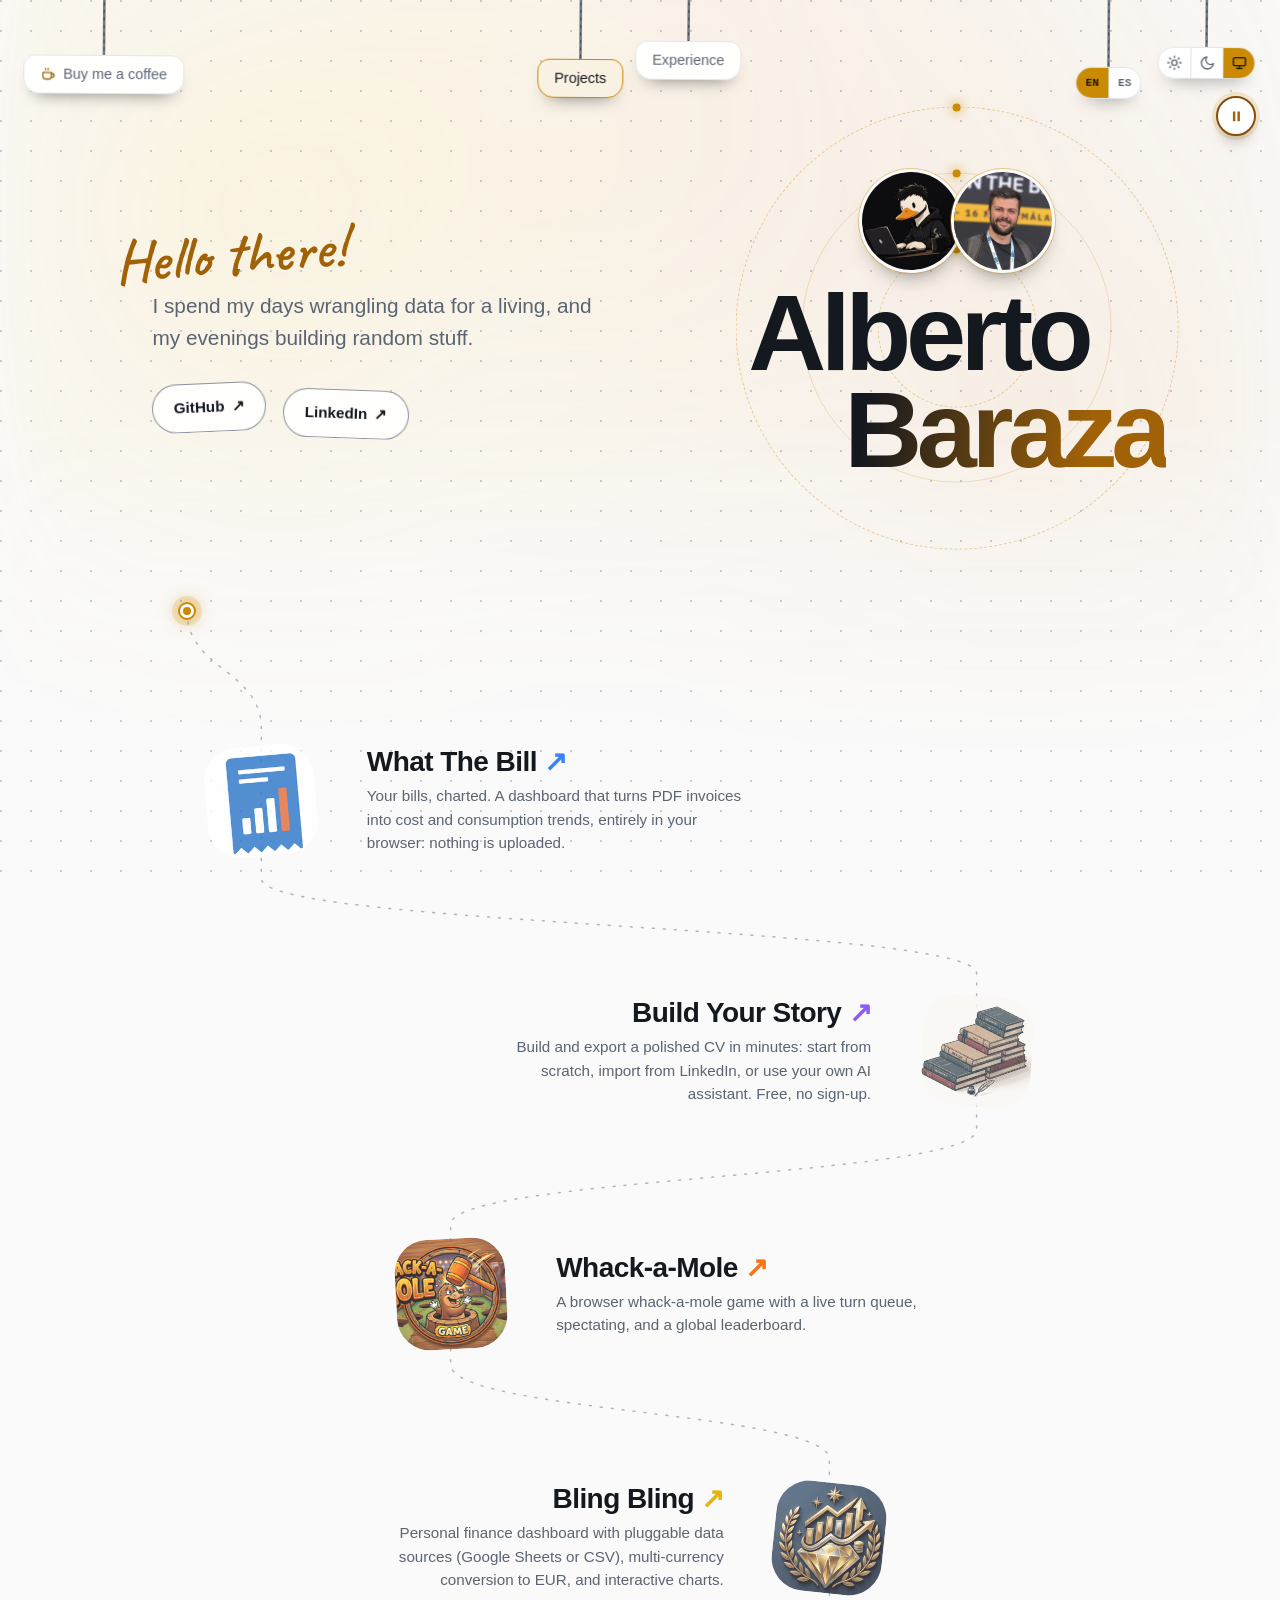
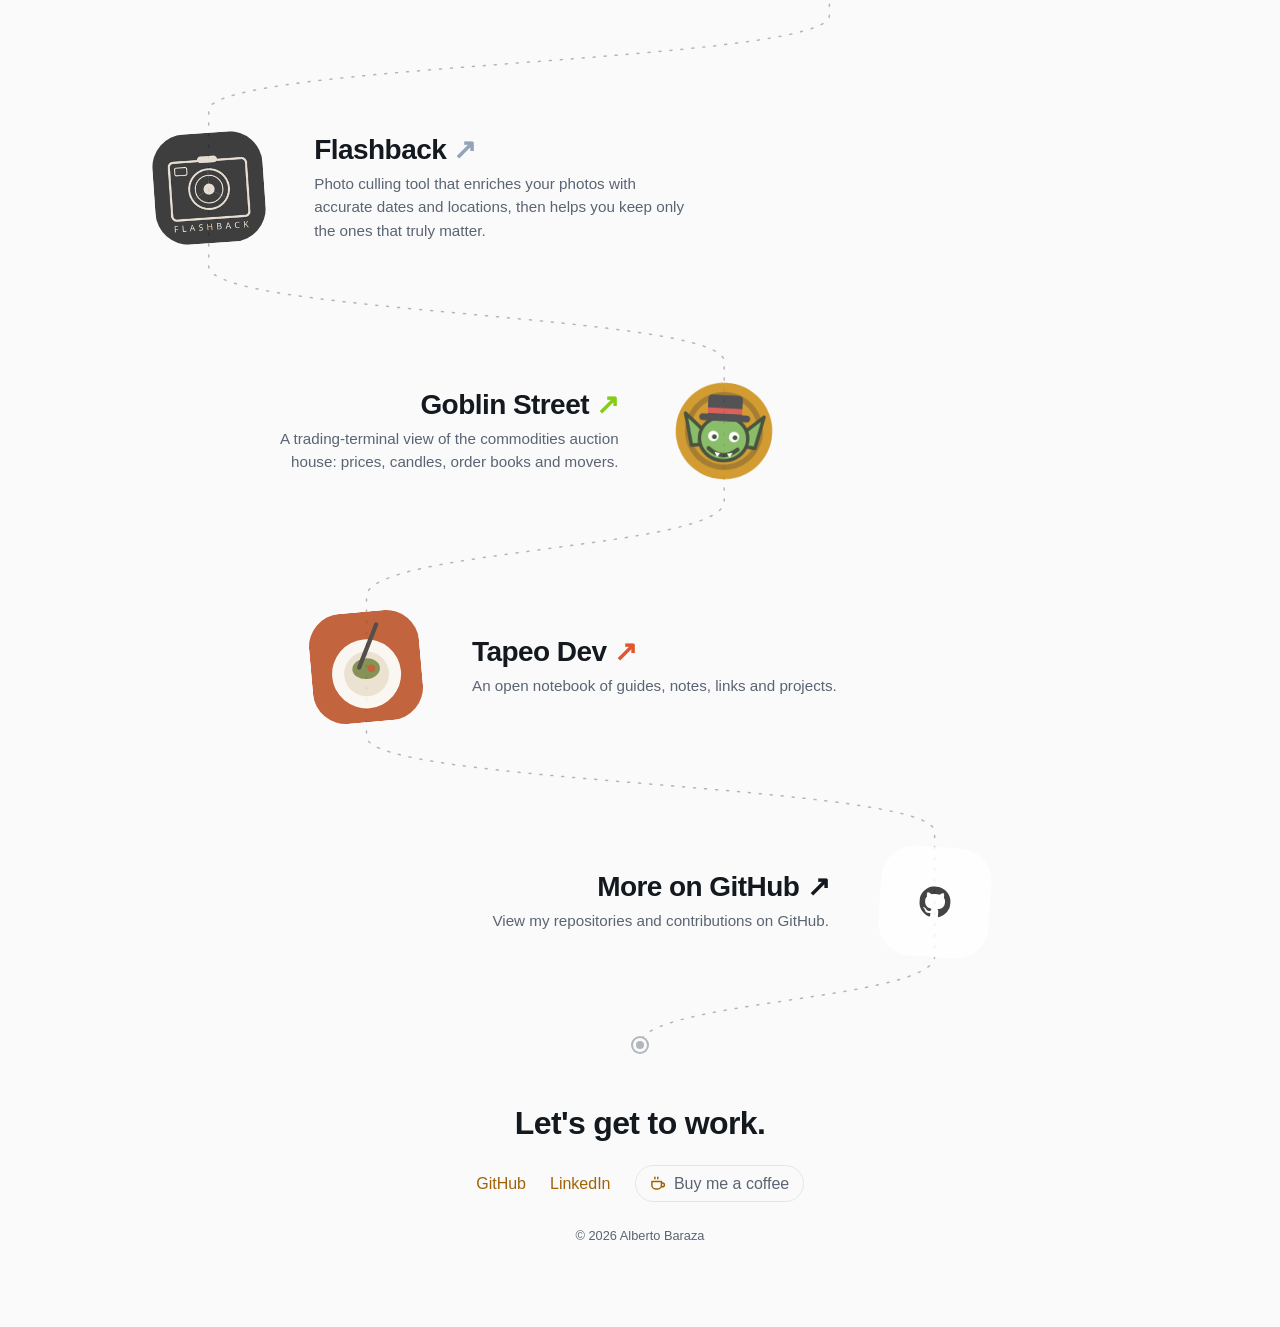
==== index.html @ 27800bb8 "feat: Home nav tag renamed to Projects (Inicio to Proyectos)" ====
<!doctype html>
<html lang="en">
<head>
  <meta charset="UTF-8">
  <meta name="viewport" content="width=device-width, initial-scale=1.0">
  <title data-i18n="meta-title">Alberto Baraza</title>
  <meta name="description" data-i18n-content="meta-description" content="Alberto Baraza, Senior Data Engineer. Clean pipelines, solid architecture, and systems that don't break.">
  <link rel="icon" href="https://github.com/albertobaraza.png?size=64" type="image/png">
  <link rel="stylesheet" href="css/style.css">
  <link rel="stylesheet" href="css/hero.css">
  <link rel="stylesheet" href="css/home.css">
  <noscript><style>
    .reveal{opacity:1!important;transform:none!important;}
  </style></noscript>
  <script>
    (function () {
      // About, Experience and Stack moved to their own page; keep old
      // single-page links (e.g. /#experience, /#exp-glovo-1) working.
      if (/^#(about|experience|stack|exp-[\w-]+)$/.test(location.hash)) {
        location.replace("experience.html" + location.hash);
        return;
      }

      // Storage can be blocked (strict privacy settings make it throw): then use the defaults
      var stored = null;
      var lang = null;
      try {
        stored = localStorage.getItem("theme");
        lang = localStorage.getItem("lang");
      } catch (e) {}

      if (stored === "light" || stored === "dark") {
        document.documentElement.setAttribute("data-theme", stored);
      }

      if (lang !== "en" && lang !== "es") {
        var nav = (navigator.language || (navigator.languages && navigator.languages[0]) || "en").toLowerCase();
        lang = nav.indexOf("es") === 0 ? "es" : "en";
      }
      document.documentElement.setAttribute("lang", lang);
    })();
  </script>
  <script data-goatcounter="https://albertobaraza.goatcounter.com/count"
          async src="//gc.zgo.at/count.js"></script>
</head>
<body class="home">
  <!-- Fixed dot grid; a second, accent-colored layer is revealed around the pointer. -->
  <div class="home-bg" aria-hidden="true"></div>

  <header class="nav">
    <svg class="nav__ropes" aria-hidden="true" focusable="false"></svg>
    <div class="nav__right">
      <a class="nav-tag nav-coffee hang hang--coffee" href="https://buymeacoffee.com/albertoww0y" target="_blank" rel="noopener noreferrer" data-i18n-aria="coffee-label" aria-label="Buy me a coffee (opens in a new tab)">
        <svg class="coffee-icon" viewBox="0 0 24 24" aria-hidden="true" focusable="false"><path d="M4 9h13v5a5 5 0 0 1-5 5H9a5 5 0 0 1-5-5z"/><path d="M17 11h1.5a2.5 2.5 0 0 1 0 5H17"/><path d="M8 3v2"/><path d="M12 3v2"/></svg>
        <span data-i18n="coffee-short">Buy me a coffee</span>
      </a>
      <nav class="nav__links" aria-label="Pages">
        <a href="index.html" class="nav-tag hang" data-i18n="nav-projects" aria-current="page">Projects</a>
        <a href="experience.html" class="nav-tag hang" data-i18n="nav-experience">Experience</a>
        <a class="nav-tag nav-coffee hang hang--coffee-compact" href="https://buymeacoffee.com/albertoww0y" target="_blank" rel="noopener noreferrer" data-i18n-aria="coffee-label" aria-label="Buy me a coffee (opens in a new tab)">
          <svg class="coffee-icon" viewBox="0 0 24 24" aria-hidden="true" focusable="false"><path d="M4 9h13v5a5 5 0 0 1-5 5H9a5 5 0 0 1-5-5z"/><path d="M17 11h1.5a2.5 2.5 0 0 1 0 5H17"/><path d="M8 3v2"/><path d="M12 3v2"/></svg>
        </a>
      </nav>
      <div class="nav__toggles">
        <div class="hang hang--lang">
          <div class="lang-toggle" id="lang-toggle" role="group" aria-label="Language">
            <button type="button" class="lang-toggle__btn" data-lang="en" aria-label="English" title="English">EN</button>
            <button type="button" class="lang-toggle__btn" data-lang="es" aria-label="Español" title="Español">ES</button>
          </div>
        </div>
        <div class="hang hang--theme">
          <div class="theme-toggle" id="theme-toggle" role="group" aria-label="Theme">
            <button type="button" class="theme-toggle__btn" data-theme-value="light" data-i18n-aria="theme-light" title="Light theme">
              <svg viewBox="0 0 24 24" fill="none" stroke="currentColor" stroke-width="2" stroke-linecap="round"><circle cx="12" cy="12" r="4"/><path d="M12 2v2M12 20v2M4.9 4.9l1.4 1.4M17.7 17.7l1.4 1.4M2 12h2M20 12h2M4.9 19.1l1.4-1.4M17.7 6.3l1.4-1.4"/></svg>
            </button>
            <button type="button" class="theme-toggle__btn" data-theme-value="dark" data-i18n-aria="theme-dark" title="Dark theme">
              <svg viewBox="0 0 24 24" fill="none" stroke="currentColor" stroke-width="2" stroke-linecap="round" stroke-linejoin="round"><path d="M21 12.8A9 9 0 1 1 11.2 3 7 7 0 0 0 21 12.8Z"/></svg>
            </button>
            <button type="button" class="theme-toggle__btn" data-theme-value="system" data-i18n-aria="theme-system" title="System theme">
              <svg viewBox="0 0 24 24" fill="none" stroke="currentColor" stroke-width="2" stroke-linecap="round" stroke-linejoin="round"><rect x="3" y="4" width="18" height="12" rx="2"/><path d="M8 20h8M12 16v4"/></svg>
            </button>
          </div>
        </div>
      </div>
    </div>
  </header>

  <main class="home-main">
    <!-- The pipeline: drawn by home.js through the hero pin, every app icon and the projects pin. -->
    <svg class="flow" aria-hidden="true" focusable="false">
      <path class="flow__track"/>
      <path class="flow__glow" pathLength="1"/>
      <path class="flow__line" pathLength="1"/>
      <circle class="flow__beam" r="5"/>
    </svg>

    <section id="top" class="hero">
      <div class="hero__deco" aria-hidden="true">
        <div class="hero__glow"></div>
      </div>

      <!-- The name hangs in the middle of the orbit rings; the greeting sits on the bio, so it reads as being said by Alberto -->
      <div class="hero__stage">
        <div class="hero__orbit" aria-hidden="true"><i></i><i></i><i></i></div>
        <!-- This page is the merge of the GitHub and LinkedIn profiles, so both pictures sit together above the name -->
        <div class="hero__avatars" aria-hidden="true">
          <img class="hero__avatar hero__avatar--github" src="assets/profile/github.webp" alt="" width="256" height="256" decoding="async">
          <img class="hero__avatar hero__avatar--linkedin" src="assets/profile/linkedin.webp" alt="" width="256" height="256" decoding="async">
        </div>
        <h1 class="hero__name"><span class="hero__first reveal" style="--i:0">Alberto</span> <span class="hero__last reveal" style="--i:1">Baraza</span></h1>
      </div>

      <div class="hero__intro">
        <div class="hero__hello reveal" style="--i:2">
          <p class="hero__note" data-i18n="hero-hi">Hello there!</p>
        </div>
        <p class="hero__lede reveal" style="--i:3" data-i18n="hero-lede">
          I spend my days wrangling data for a living, and my evenings building random stuff.
        </p>
        <div class="hero__links reveal" style="--i:4">
        <a href="https://github.com/albertobaraza" target="_blank" rel="noopener" class="btn">GitHub <span class="btn__arrow" aria-hidden="true">↗</span></a>
        <a href="https://www.linkedin.com/in/alberto-baraza-barnes" target="_blank" rel="noopener" class="btn">LinkedIn <span class="btn__arrow" aria-hidden="true">↗</span></a>
        </div>
      </div>

      <span class="flow-pin hero__pin" aria-hidden="true"></span>
    </section>

    <section class="journey">
      <div class="journey__map">
        <a class="station" style="--i:1; --node-color:#3b82f6" href="https://what-the-bill.app" data-lang-key="what-the-bill" data-version-url="https://what-the-bill.app/version.json" target="_blank" rel="noopener">
          <span class="station__icon">
            <span class="station__orbit"></span>
            <img src="assets/projects/what-the-bill.png" alt="" loading="lazy">
          </span>
          <div class="station__body reveal">
            <span class="station__date"></span>
            <h2 class="station__title">What The Bill <span class="station__arrow">↗</span></h2>
            <p data-i18n="apps-what-the-bill-desc">Your bills, charted. A dashboard that turns PDF invoices into cost and consumption trends, entirely in your browser: nothing is uploaded.</p>
          </div>
        </a>
        <a class="station" style="--i:2; --node-color:#8b5cf6" href="https://build-your-story.app" data-lang-key="build-your-story" data-version-url="https://build-your-story.app/version.json" target="_blank" rel="noopener">
          <span class="station__icon">
            <span class="station__orbit"></span>
            <img src="assets/projects/build-your-story.png" alt="" loading="lazy">
          </span>
          <div class="station__body reveal">
            <span class="station__date"></span>
            <h2 class="station__title">Build Your Story <span class="station__arrow">↗</span></h2>
            <p data-i18n="apps-build-your-story-desc">Build and export a polished CV in minutes: start from scratch, import from LinkedIn, or use your own AI assistant. Free, no sign-up.</p>
          </div>
        </a>
        <a class="station" style="--i:3; --node-color:#f97316" href="https://whack-a-mole.app" data-lang-key="whack-a-mole" data-version-url="https://whack-a-mole.app/version.json" target="_blank" rel="noopener">
          <span class="station__icon">
            <span class="station__orbit"></span>
            <img src="assets/projects/whack-a-mole.png" alt="" loading="lazy">
          </span>
          <div class="station__body reveal">
            <span class="station__date"></span>
            <h2 class="station__title">Whack-a-Mole <span class="station__arrow">↗</span></h2>
            <p data-i18n="apps-whack-a-mole-desc">A browser whack-a-mole game with a live turn queue, spectating, and a global leaderboard.</p>
          </div>
        </a>
        <a class="station" style="--i:4; --node-color:#eab308" href="https://bling-bling.app" data-lang-key="bling-bling" data-version-url="https://bling-bling.app/version.json" target="_blank" rel="noopener">
          <span class="station__icon">
            <span class="station__orbit"></span>
            <img src="assets/projects/bling-bling.png" alt="" loading="lazy">
          </span>
          <div class="station__body reveal">
            <span class="station__date"></span>
            <h2 class="station__title">Bling Bling <span class="station__arrow">↗</span></h2>
            <p data-i18n="apps-bling-bling-desc">Personal finance dashboard with pluggable data sources (Google Sheets or CSV), multi-currency conversion to EUR, and interactive charts.</p>
          </div>
        </a>
        <a class="station" style="--i:5; --node-color:#94a3b8" href="https://flash-back.app" data-lang-key="flash-back" data-version-url="https://flash-back.app/version.json" target="_blank" rel="noopener">
          <span class="station__icon">
            <span class="station__orbit"></span>
            <img src="assets/projects/flashback.png" alt="" loading="lazy">
          </span>
          <div class="station__body reveal">
            <span class="station__date"></span>
            <h2 class="station__title">Flashback <span class="station__arrow">↗</span></h2>
            <p data-i18n="apps-flashback-desc">Photo culling tool that enriches your photos with accurate dates and locations, then helps you keep only the ones that truly matter.</p>
          </div>
        </a>
        <a class="station" style="--i:6; --node-color:#84cc16" href="https://goblin-street.app" data-lang-key="goblin-street" data-version-url="https://goblin-street.app/version.json" target="_blank" rel="noopener">
          <span class="station__icon">
            <span class="station__orbit"></span>
            <img src="assets/projects/goblin-street.png" alt="" loading="lazy">
          </span>
          <div class="station__body reveal">
            <span class="station__date"></span>
            <h2 class="station__title">Goblin Street <span class="station__arrow">↗</span></h2>
            <p data-i18n="apps-goblin-street-desc">A trading-terminal view of the commodities auction house: prices, candles, order books and movers.</p>
          </div>
        </a>
        <a class="station station--project" style="--i:7; --node-color:#e2572b" href="https://tapeo.dev" data-lang-key="tapeo-dev" target="_blank" rel="noopener">
          <span class="station__icon">
            <span class="station__orbit"></span>
            <img src="assets/projects/tapeo-dev.svg" alt="" loading="lazy">
          </span>
          <div class="station__body reveal">
            <span class="station__date"></span>
            <h2 class="station__title">Tapeo Dev <span class="station__arrow">↗</span></h2>
            <p data-i18n="proj-tapeo-dev-desc">An open notebook of guides, notes, links and projects.</p>
          </div>
        </a>
        <!-- home.js inserts the live GitHub repo stations here, just before this last stop -->
        <a class="station station--more" style="--i:8; --node-color:var(--text)" href="https://github.com/albertobaraza" target="_blank" rel="noopener">
          <span class="station__icon">
            <span class="station__orbit"></span>
            <span class="station__thumb" style="background:#fff">
              <svg width="34" height="34" viewBox="0 0 16 16" fill="#181717"><path d="M8 0C3.58 0 0 3.58 0 8c0 3.54 2.29 6.53 5.47 7.59.4.07.55-.17.55-.38 0-.19-.01-.82-.01-1.49-2.01.37-2.53-.49-2.69-.94-.09-.23-.48-.94-.82-1.13-.28-.15-.68-.52-.01-.53.63-.01 1.08.58 1.23.82.72 1.21 1.87.87 2.33.66.07-.52.28-.87.51-1.07-1.78-.2-3.64-.89-3.64-3.95 0-.87.31-1.59.82-2.15-.08-.2-.36-1.02.08-2.12 0 0 .67-.21 2.2.82.64-.18 1.32-.27 2-.27.68 0 1.36.09 2 .27 1.53-1.04 2.2-.82 2.2-.82.44 1.1.16 1.92.08 2.12.51.56.82 1.27.82 2.15 0 3.07-1.87 3.75-3.65 3.95.29.25.54.73.54 1.48 0 1.07-.01 1.93-.01 2.2 0 .21.15.46.55.38A8.013 8.013 0 0 0 16 8c0-4.42-3.58-8-8-8z"/></svg>
            </span>
          </span>
          <div class="station__body reveal">
            <span class="station__date"></span>
            <h2 class="station__title" data-i18n="proj-more-title">More on GitHub <span class="station__arrow">↗</span></h2>
            <p data-i18n="proj-more-desc">View my repositories and contributions on GitHub.</p>
          </div>
        </a>
      </div>
    </section>

    <!-- The journey ends here, right above the footer call to action -->
    <span class="flow-pin journey__pin" aria-hidden="true"></span>
  </main>

  <footer id="contact" class="footer">
    <p data-i18n="footer-cta">Let's talk data.</p>
    <div class="footer__links">
      <a href="https://github.com/albertobaraza" target="_blank" rel="noopener">GitHub</a>
      <a href="https://www.linkedin.com/in/alberto-baraza-barnes" target="_blank" rel="noopener">LinkedIn</a>
      <a class="footer__coffee" href="https://buymeacoffee.com/albertoww0y" target="_blank" rel="noopener noreferrer" data-i18n-aria="coffee-label" aria-label="Buy me a coffee (opens in a new tab)">
        <svg class="coffee-icon" viewBox="0 0 24 24" aria-hidden="true" focusable="false"><path d="M4 9h13v5a5 5 0 0 1-5 5H9a5 5 0 0 1-5-5z"/><path d="M17 11h1.5a2.5 2.5 0 0 1 0 5H17"/><path d="M8 3v2"/><path d="M12 3v2"/></svg>
        <span data-i18n="coffee-short">Buy me a coffee</span>
      </a>
    </div>
    <p class="footer__copy">© <span id="year"></span> Alberto Baraza</p>
    <p class="footer__count" id="visit-count" hidden></p>
  </footer>

  <script src="js/i18n.js"></script>
  <script src="js/main.js"></script>
  <script src="js/nav.js"></script>
  <script src="js/home.js"></script>
</body>
</html>
---- css/style.css ----
:root {
  --bg: #0b0f14;
  --bg-elevated: #111722;
  --border: #1e2732;
  --text: #e6edf3;
  /* Grey text on dark was hard to read, most of all the bio over the amber glow (4.8:1), so it is
     lighter than it was (#8b98a5); about 7.6:1 there, and still clearly softer than --text. */
  --text-muted: #b8c2cd;
  /* the old grey, kept for what is only decoration (dots, tracks, ropes, button outlines) */
  --deco-grey: #8b98a5;
  --accent: #fbbf24;
  --accent-ink: #fbbf24;
  --accent-dim: #c8920a;
  --accent-line: #fbbf24; /* outlines that must stand out from the page */
  --btn-primary-text: #1c1400;
  --hero-glow-opacity: 1;
  --radius: 10px;
  --max-width: 780px;
  --font: -apple-system, BlinkMacSystemFont, "Segoe UI", Roboto, Helvetica, Arial, sans-serif;
  --font-mono: ui-monospace, SFMono-Regular, "SF Mono", Menlo, Consolas, monospace;
  --font-hand: "Caveat", "Segoe Print", "Bradley Hand", cursive;
  /* Tap feedback: how far a pressed control dips, and the springy curve it returns on */
  --press: 0.94;
  --press-icon: 0.86;
  --spring: cubic-bezier(0.34, 1.56, 0.64, 1);
}

@font-face {
  font-family: "Caveat";
  font-style: normal;
  font-weight: 600;
  font-display: swap;
  src: url("../assets/fonts/caveat-600.woff2") format("woff2");
}

* {
  box-sizing: border-box;
}

html {
  scroll-behavior: smooth;
  overflow-x: hidden;
  /* Phones paint a hard-edged box over whatever is tapped. Off everywhere (the property is
     inherited); a pressed control answers with its own :active style instead. */
  -webkit-tap-highlight-color: transparent;
}

body {
  margin: 0;
  background: var(--bg);
  color: var(--text);
  font-family: var(--font);
  line-height: 1.6;
  -webkit-font-smoothing: antialiased;
}

a {
  color: var(--accent-ink);
  text-decoration: none;
}

a:hover {
  text-decoration: underline;
}

/* Nav: there is no bar. Every control hangs from the top edge of the window on its own rope.
   nav.js simulates the ropes (and moves the controls); without JS the ropes are plain CSS lines
   and the controls just hang still. The controls are ordinary links and buttons either way. */

body {
  padding-top: 4.5rem;
}

.nav {
  --rope-color: color-mix(in srgb, var(--deco-grey) 85%, var(--bg));
  --tag-shadow: 0 10px 18px -12px color-mix(in srgb, #000 60%, transparent);
  position: fixed;
  top: 0;
  left: 0;
  right: 0;
  z-index: 20;
  display: flex;
  align-items: flex-start;
  justify-content: space-between;
  height: 0;
  /* On a wide window the nav lives in a centered 1500px frame, so the toggles hang a little in
     from the edge instead of in the corner (the page tags are centered either way). Narrower
     windows keep the plain 1.5rem. */
  padding: 0 max(1.5rem, calc((100vw - 1500px) / 2));
  pointer-events: none; /* only the hanging controls take pointer events */
}

/* Three columns: empty | page tags (centered in the window) | toggles (right) */
.nav__right {
  flex: 1;
  display: grid;
  grid-template-columns: 1fr auto 1fr;
  align-items: start;
}

.nav__links,
.nav__toggles {
  display: flex;
  align-items: flex-start;
}

.nav__links {
  grid-column: 2;
  gap: 0.75rem;
}

.nav__toggles {
  grid-column: 3;
  justify-self: end;
  gap: 1rem;
}

.nav__ropes {
  position: absolute;
  top: 0;
  left: 0;
  width: 100%;
  height: 320px;
  overflow: visible;
  pointer-events: none;
}

.nav__ropes .rope {
  fill: none;
  stroke: var(--rope-color);
  stroke-width: calc(2.6px * var(--thin, 1)); /* nav.js thins a stretched rope */
  stroke-linecap: round;
  stroke-linejoin: round;
}

/* a lighter, dashed strand on top of the rope gives it a twisted-thread look */
.nav__ropes .rope--twist {
  stroke: color-mix(in srgb, var(--text) 40%, transparent);
  stroke-width: calc(1.3px * var(--thin, 1));
  stroke-dasharray: calc(2px * var(--stretch, 1)) calc(5.5px * var(--stretch, 1));
}

/* A hanging control. Its top edge is where the rope attaches; --rope is how far below the top of
   the window that is. nav.js rotates/translates it around that point. */
.hang {
  position: relative;
  margin-top: var(--rope, 40px);
  transform-origin: 50% 0;
  pointer-events: auto;
  user-select: none;
  -webkit-user-select: none;
  -webkit-touch-callout: none; /* no link preview sheet on a long press (iOS) */
  touch-action: none; /* a finger on a control drags it instead of scrolling the page */
  will-change: transform;
}

/* no-JS fallback: a straight rope up to the top edge */
.nav:not(.has-ropes) .hang::after {
  content: "";
  position: absolute;
  bottom: 100%;
  left: 50%;
  width: 1.5px;
  height: var(--rope, 40px);
  margin-left: -0.75px;
  background: var(--rope-color);
  pointer-events: none;
}

.nav__links .hang:nth-child(1) { --rope: 58px; }
.nav__links .hang:nth-child(2) { --rope: 40px; }
.hang--lang { --rope: 66px; }
.hang--theme { --rope: 46px; }

.nav-tag {
  display: block;
  padding: 0.45rem 1rem;
  border: 1px solid var(--border);
  border-radius: 12px 12px 16px 16px;
  background: color-mix(in srgb, var(--bg-elevated) 94%, transparent);
  box-shadow: var(--tag-shadow);
  backdrop-filter: blur(6px);
  color: var(--text-muted);
  font-size: 0.9rem;
  font-weight: 500;
  transition: color 0.15s ease, border-color 0.15s ease, background 0.15s ease;
}

.nav-tag:hover,
.nav-tag:focus-visible {
  color: var(--text);
  border-color: var(--accent);
  text-decoration: none;
}

/* Pressed: the tag takes the colours of the current page. No scale here, because nav.js owns the
   tag's transform and a finger pressing it is usually about to drag it. */
.nav-tag:active {
  color: var(--text);
  border-color: var(--accent);
  background: color-mix(in srgb, var(--accent) 22%, var(--bg-elevated));
}

.nav-tag[aria-current="page"] {
  color: var(--text);
  border-color: var(--accent);
  background: color-mix(in srgb, var(--accent) 12%, var(--bg-elevated));
}

.hang .theme-toggle,
.hang .lang-toggle {
  box-shadow: var(--tag-shadow);
}

/* Buy me a coffee. It is only a link out: nothing from that site is loaded into this page. Wide
   screens hang a tag with the cup and the words in the nav's empty left column, mirroring the
   toggles on the right; narrow screens hang the cup alone as a third page tag instead (only one of
   the two is ever shown). The footer has the same link as a pill. */
.coffee-icon {
  flex: none;
  width: 1.1em;
  height: 1.1em;
  fill: none;
  stroke: currentColor;
  stroke-width: 2;
  stroke-linecap: round;
  stroke-linejoin: round;
  color: var(--accent-ink);
}

.nav-coffee {
  display: inline-flex;
  align-items: center;
  gap: 0.45rem;
}

.hang--coffee {
  grid-column: 1;
  justify-self: start;
  --rope: 54px;
}

.hang--coffee-compact {
  display: none; /* narrow screens only, see the media query below */
}

/* Still ropes (the motion switched off, or reduced motion asked for): a finger on a tag is just a
   finger on a link, so it must still be able to scroll the page */
.nav-still .hang {
  touch-action: auto;
}

/* The small floating switch for the hanging buttons' motion (nav.js makes it). It shows what
   pressing it does: pause while the buttons swing, play while they are still. It sits right under
   the hanging toggles, at their right edge (the same frame as the nav), so it reads as theirs. */
.motion-toggle {
  position: fixed;
  top: 6rem;
  right: max(1.5rem, calc((100vw - 1500px) / 2));
  z-index: 15;
  display: grid;
  place-items: center;
  width: 2.5rem;
  height: 2.5rem;
  padding: 0;
  /* A clear outline in the accent colour (the strong one: --accent-line), and a soft halo, so it is
     plainly a button and not part of the page */
  border: 2px solid var(--accent-line);
  border-radius: 50%;
  background: var(--bg-elevated);
  box-shadow:
    0 0 0 4px color-mix(in srgb, var(--accent) 16%, transparent),
    0 10px 18px -10px color-mix(in srgb, #000 60%, transparent);
  color: var(--accent-ink);
  cursor: pointer;
  transition: box-shadow 0.15s ease, color 0.15s ease, scale var(--press-time, 0.4s) var(--spring);
}

.motion-toggle svg {
  width: 1.05rem;
  height: 1.05rem;
  fill: currentColor;
}

.motion-toggle__play,
.motion-toggle[aria-pressed="false"] .motion-toggle__pause {
  display: none;
}

.motion-toggle[aria-pressed="false"] .motion-toggle__play {
  display: block;
}

/* switched off: the outline stays (it is still a button), the icon goes quiet */
.motion-toggle[aria-pressed="false"] {
  color: var(--text);
}

.motion-toggle:hover,
.motion-toggle:focus-visible {
  box-shadow:
    0 0 0 6px color-mix(in srgb, var(--accent) 26%, transparent),
    0 10px 18px -10px color-mix(in srgb, #000 60%, transparent);
}

.motion-toggle:focus-visible {
  outline: 2px solid var(--accent);
  outline-offset: 2px;
}

.motion-toggle:active {
  scale: var(--press);
  --press-time: 0.09s;
}

@media print {
  .motion-toggle {
    display: none;
  }
}

/* While a control is being dragged with the mouse or a finger */
.is-dragging-hang,
.is-dragging-hang * {
  cursor: grabbing !important;
}

/* Segmented controls (theme, language): a shared pill-shaped outer border
   with no gap between segments, so they read as one connected control
   rather than independent buttons. The container owns the rounding and
   clips its children via overflow-hidden; each button contributes only a
   fill color plus a divider (skipped on the first segment). */
.theme-toggle,
.lang-toggle {
  display: inline-flex;
  height: 32px;
  flex-shrink: 0;
  border: 1px solid var(--border);
  border-radius: 999px;
  background: var(--bg-elevated);
  overflow: hidden;
}

.theme-toggle__btn,
.lang-toggle__btn {
  display: inline-flex;
  align-items: center;
  justify-content: center;
  width: 32px;
  border: none;
  border-left: 1px solid var(--border);
  background: transparent;
  color: var(--text-muted);
  cursor: pointer;
  padding: 0;
  appearance: none;
  transition: background-color 0.15s ease, color 0.15s ease;
}

.theme-toggle__btn:first-child,
.lang-toggle__btn:first-child {
  border-left: none;
}

.theme-toggle__btn:hover,
.lang-toggle__btn:hover {
  color: var(--text);
}

/* Pressed: a wash of the accent. Before .is-active so the selected segment stays solid. */
.theme-toggle__btn:active,
.lang-toggle__btn:active {
  background-color: color-mix(in srgb, var(--accent) 35%, transparent);
  color: var(--text);
}

.theme-toggle__btn.is-active,
.lang-toggle__btn.is-active {
  background: var(--accent);
  color: var(--btn-primary-text);
}

.theme-toggle__btn svg {
  width: 16px;
  height: 16px;
}

.lang-toggle__btn {
  font-family: var(--font-mono);
  font-size: 0.68rem;
  font-weight: 700;
  letter-spacing: 0.02em;
}

/* Layout */

main {
  max-width: var(--max-width);
  margin: 0 auto;
  padding: 0 1.5rem;
}

.section {
  padding: 3.5rem 0;
  border-top: 1px solid var(--border);
}

.section__title {
  font-size: 0.85rem;
  text-transform: uppercase;
  letter-spacing: 0.12em;
  color: var(--accent-ink);
  margin: 0 0 1.75rem;
  font-family: var(--font-mono);
}

/* About */

.about__text {
  color: var(--text-muted);
  font-size: 1.1rem;
}

.pipeline-bleed {
  position: relative;
  width: 100vw;
  margin-top: 2.25rem;
  margin-left: calc(50% - 50vw);
  margin-right: calc(50% - 50vw);
}

.pipeline {
  position: relative;
  display: flex;
  align-items: center;
  max-width: 1000px;
  margin: 0 auto;
  overflow-x: auto;
  padding: 6px 1.5rem 0.25rem;
}

@media (min-width: 901px) {
  .pipeline {
    /* Content fits with no scrolling at this width (verified), so let overflow
       go back to fully visible - an element can't clip one axis without also
       clipping the other, which would cut off the annotation above the current node. */
    overflow-x: visible;
  }
}

.pipeline__node {
  position: relative;
  z-index: 1;
  flex-shrink: 0;
  font-family: var(--font-mono);
  font-size: 0.75rem;
  color: var(--text-muted);
  border: 1px solid var(--border);
  border-radius: var(--radius);
  background: var(--bg-elevated);
  padding: 0.5rem 0.85rem;
  white-space: nowrap;
  cursor: pointer;
  appearance: none;
  transition: border-color 0.15s ease, color 0.15s ease, transform 0.15s ease, scale var(--press-time, 0.4s) var(--spring);
}

.pipeline__node:hover {
  border-color: var(--accent);
  color: var(--text);
  transform: translateY(-1px);
}

.pipeline__node:active {
  scale: var(--press);
  --press-time: 0.09s; /* dips quickly, springs back slowly */
}

.pipeline__link {
  flex: 1 1 32px;
  min-width: 24px;
  height: 2px;
  background: var(--border);
}

.pipeline__beam {
  position: absolute;
  z-index: 0;
  top: 50%;
  left: 0;
  width: 9px;
  height: 9px;
  margin-top: -4px;
  border-radius: 50%;
  background: var(--accent);
  box-shadow: 0 0 6px 2px var(--accent), 0 0 16px 4px color-mix(in srgb, var(--accent) 45%, transparent);
  animation: pipelineBeam 5s linear infinite;
  pointer-events: none;
}

.pipeline__hint {
  margin: 0.6rem 0 0;
  font-size: 0.8rem;
  color: var(--text-muted);
  font-style: italic;
}

@keyframes pipelineBeam {
  0%, 3% {
    left: 0;
    opacity: 0;
  }
  8% {
    opacity: 1;
  }
  92% {
    opacity: 1;
  }
  97%, 100% {
    left: calc(100% - 9px);
    opacity: 0;
  }
}

@keyframes pipelineBeamVertical {
  0%, 3% {
    top: 0;
    opacity: 0;
  }
  8% {
    opacity: 1;
  }
  92% {
    opacity: 1;
  }
  97%, 100% {
    top: calc(100% - 9px);
    opacity: 0;
  }
}

/* Applied by JS the moment the horizontal row would overflow, regardless of
   viewport width - a long browser-zoom or a wide-but-short window can trigger
   it just as easily as a narrow phone. See updatePipelineLayout in main.js. */
.pipeline--vertical {
  /* Stacked, the newest role comes first, like the timeline below it. The wide row stays oldest
     to newest, left to right. (The markup is oldest first, so this only changes how it is drawn.) */
  flex-direction: column-reverse;
  align-items: center;
  max-width: none;
  overflow-x: visible;
  padding: 0.25rem 0;
}

.pipeline--vertical .pipeline__link {
  width: 2px;
  height: 28px;
  flex: 0 0 auto;
  min-width: 0;
}

.pipeline--vertical .pipeline__beam {
  top: 0;
  left: 50%;
  margin-top: 0;
  margin-left: -4px;
  animation-name: pipelineBeamVertical;
  animation-direction: reverse; /* still travels from the oldest role towards the current one, now upwards */
}

.pipeline-annotation {
  position: absolute;
  left: 50%;
  bottom: calc(100% + 10px);
  width: 0;
  height: 0;
  color: var(--text-muted);
  pointer-events: none;
}

.pipeline-annotation__text {
  position: absolute;
  left: 34px;
  bottom: 16px;
  font-family: var(--font-hand);
  font-size: 1.2rem;
  line-height: 1;
  white-space: nowrap;
  transform: rotate(4deg);
}

.pipeline-annotation__arrow {
  position: absolute;
  left: 0;
  bottom: 0;
  width: 30px;
  height: 37px;
}

/* Timeline */

.timeline {
  list-style: none;
  margin: 0;
  padding: 0;
  display: flex;
  flex-direction: column;
  gap: 2.25rem;
}

.timeline__item {
  display: grid;
  grid-template-columns: 140px 1fr;
  gap: 1.5rem;
  transition: opacity 0.3s ease;
}

.timeline.has-filter .timeline__item {
  opacity: 0.35;
}

.timeline.has-filter .timeline__item.is-match {
  opacity: 1;
}

.timeline__stack mark {
  background: none;
  color: var(--accent-ink);
  font-weight: 700;
}

.timeline__item.is-jumped {
  border-radius: var(--radius);
  animation: timelineJumpPulse 1.1s ease;
}

@keyframes timelineJumpPulse {
  0%, 100% {
    box-shadow: none;
  }
  30% {
    box-shadow: 0 0 0 4px color-mix(in srgb, var(--accent) 30%, transparent);
  }
}

.timeline__meta {
  /* Optical alignment: the heading's line-height leaves more space above its
     glyphs than the smaller mono date text, so the date visually sits a few
     px higher than the heading despite both boxes sharing the same grid row
     start. Nudge down to compensate (measured, not a guess). */
  margin-top: 3px;
}

.timeline__period {
  display: flex;
  flex-direction: column;
  align-items: center;
  gap: 0.3rem;
  font-family: var(--font-mono);
  font-size: 0.8rem;
  line-height: 1.3;
  color: var(--text-muted);
}

.timeline__period-arrow {
  font-size: 1rem;
  line-height: 1;
  opacity: 0.6;
}

.timeline__body h3 {
  margin: 0 0 0.15rem;
  font-size: 1.05rem;
}

.timeline__org {
  margin: 0 0 0.6rem;
  font-size: 0.9rem;
  color: var(--text-muted);
}

.timeline__body ul {
  margin: 0 0 0.75rem;
  padding-left: 1.1rem;
  color: var(--text-muted);
  font-size: 0.92rem;
}

.timeline__body li {
  margin-bottom: 0.35rem;
}

.timeline__stack {
  margin: 0;
  font-family: var(--font-mono);
  font-size: 0.78rem;
  color: var(--text-muted);
}

.timeline__toggle {
  display: inline-flex;
  align-items: center;
  gap: 0.3rem;
  margin: 0 0 0.5rem;
  padding: 0;
  border: none;
  background: none;
  color: var(--accent-dim);
  font-family: var(--font);
  font-size: 0.85rem;
  cursor: pointer;
  appearance: none;
  transition: color 0.15s ease, scale var(--press-time, 0.4s) var(--spring);
}

.timeline__toggle:hover {
  color: var(--accent-ink);
}

.timeline__toggle:active {
  color: var(--accent-ink);
  scale: var(--press);
  --press-time: 0.09s;
}

.timeline__chevron {
  width: 14px;
  height: 14px;
  transition: transform 0.25s ease;
}

.timeline__item.is-expanded .timeline__chevron {
  transform: rotate(180deg);
}

.timeline__collapsible {
  display: grid;
  grid-template-rows: 0fr;
  transition: grid-template-rows 0.35s ease;
}

.timeline__collapsible-inner {
  overflow: hidden;
  min-height: 0;
}

.timeline__item.is-expanded .timeline__collapsible {
  grid-template-rows: 1fr;
}

.timeline__badge {
  display: inline-block;
  font-size: 0.65rem;
  text-transform: uppercase;
  letter-spacing: 0.06em;
  color: var(--text-muted);
  border: 1px solid var(--border);
  border-radius: 4px;
  padding: 0.1rem 0.4rem;
  margin-left: 0.4rem;
  vertical-align: middle;
}

/* Stack */

.stack {
  display: flex;
  flex-direction: column;
  gap: 1.25rem;
}

.stack__group {
  display: flex;
  flex-direction: column;
  gap: 0.6rem;
}

.stack__group-label {
  margin: 0;
  font-family: var(--font-mono);
  font-size: 0.7rem;
  text-transform: uppercase;
  letter-spacing: 0.1em;
  color: var(--text-muted);
  font-weight: 600;
}

.stack__chips {
  display: flex;
  flex-wrap: wrap;
  gap: 0.6rem;
}

.chip {
  font-family: var(--font-mono);
  font-size: 0.8rem;
  padding: 0.4rem 0.75rem;
  border: 1px solid var(--border);
  border-radius: 999px;
  color: var(--text-muted);
  background: var(--bg-elevated);
  cursor: pointer;
  appearance: none;
  transition: border-color 0.15s ease, color 0.15s ease, opacity 0.25s ease, transform 0.15s ease, scale var(--press-time, 0.4s) var(--spring);
}

.chip:hover {
  border-color: var(--accent);
  color: var(--text);
}

.chip:active {
  scale: var(--press);
  --press-time: 0.09s;
}

.chip.is-active {
  border-color: var(--accent);
  background: var(--accent);
  color: var(--btn-primary-text);
  font-weight: 600;
}

.stack.has-active .chip:not(.is-active) {
  opacity: 0.5;
}

.stack__hint {
  margin: 0.75rem 0 0;
  font-size: 0.8rem;
  color: var(--text-muted);
  font-style: italic;
}

/* Footer */

.footer {
  max-width: var(--max-width);
  margin: 0 auto;
  padding: 3rem 1.5rem 4rem;
  border-top: 1px solid var(--border);
  text-align: center;
}

.footer p {
  color: var(--text-muted);
  margin: 0 0 1rem;
}

.footer__links {
  display: flex;
  align-items: center;
  justify-content: center;
  gap: 1.5rem;
  margin-bottom: 1.5rem;
  flex-wrap: wrap;
}

/* Plain text links just fade while pressed */
.footer__links a,
.timeline__org a {
  transition: opacity 0.15s ease;
}

.footer__links a:active,
.timeline__org a:active {
  opacity: 0.55;
}

.footer__links .footer__coffee {
  display: inline-flex;
  align-items: center;
  gap: 0.45rem;
  padding: 0.3rem 0.85rem;
  border: 1px solid var(--border);
  border-radius: 999px;
  color: var(--text-muted);
  transition: border-color 0.15s ease, color 0.15s ease, scale var(--press-time, 0.4s) var(--spring);
}

.footer__links .footer__coffee:hover {
  border-color: var(--accent);
  color: var(--text);
  text-decoration: none;
}

.footer__links .footer__coffee:active {
  opacity: 1; /* a pill dips instead of fading like the plain links */
  scale: var(--press);
  --press-time: 0.09s;
}

.footer__copy {
  font-size: 0.8rem;
  margin: 0;
}

/* The visit counter, very small, under the copyright line. That line keeps the footer's 1rem
   bottom margin (so nothing changes while the counter is hidden); pulling the counter up by 0.7rem
   collapses the two margins to the 0.3rem that is wanted between them. */
.footer .footer__count {
  margin: -0.7rem 0 0;
  font-size: 0.7rem;
  opacity: 0.75;
  font-variant-numeric: tabular-nums;
}

/* Responsive */

@media (max-width: 600px) {
  .timeline__item {
    /* Switch from grid to a float layout: a grid column reserves its width
       for the full row height, leaving a tall empty gutter next to the
       bullet list below. Floating the date lets it sit beside just the
       title/company (which wrap around it) while everything after clears
       it and spans the full width. flow-root keeps the float contained
       within this list item instead of bleeding into the next one. */
    display: flow-root;
  }

  .timeline__meta {
    float: right;
    width: 68px;
    margin: 3px 0 0.5rem 0.75rem;
  }

  .timeline__period {
    font-size: 0.72rem;
  }

  /* Narrow screens, two tiers: the toggles hang from short ropes at the far left and right, and
     the two page tags hang centered between them on longer ropes. The tags' ropes pass through the
     free gap between the toggles. display: contents lets the toggles join the nav's grid. */
  body {
    padding-top: 6.4rem;
  }

  .nav {
    padding: 0 1rem;
  }

  .nav__right {
    grid-template-columns: auto 1fr auto;
  }

  .nav__toggles {
    display: contents;
  }

  .nav__links {
    grid-column: 1 / -1;
    grid-row: 1;
    justify-self: center;
    gap: 0.5rem;
  }

  .hang--lang {
    grid-column: 1;
    grid-row: 1;
  }

  .hang--theme {
    grid-column: 3;
    grid-row: 1;
    justify-self: end;
  }

  .nav-tag {
    padding: 0.38rem 0.8rem;
    font-size: 0.82rem;
  }

  .nav__links .hang:nth-child(1) { --rope: 58px; }
  .nav__links .hang:nth-child(2) { --rope: 70px; }
  .nav__links .hang:nth-child(3) { --rope: 62px; }

  .hang--coffee {
    display: none;
  }

  /* the toggles hang on shorter ropes here, so the switch sits closer under them */
  .motion-toggle {
    top: 4.6rem;
    right: 1rem;
  }

  /* Hangs at the left end of the row (the room beside the language toggle), but stays last in the
     tab order, after the two pages. */
  .hang--coffee-compact {
    display: inline-flex;
    order: -1;
    margin-right: 0.6rem; /* on top of the row's gap, so the cup is clearly apart from Home */
    padding: 0.38rem 0.65rem;
  }
  .hang--lang { --rope: 22px; }
  .hang--theme { --rope: 34px; }

  .theme-toggle,
  .lang-toggle {
    height: 30px;
  }

  .theme-toggle__btn,
  .lang-toggle__btn {
    width: 28px;
  }
}

@media (max-width: 380px) {
  .nav {
    padding: 0 0.75rem;
  }

  .nav__links {
    gap: 0.35rem;
  }

  .hang--coffee-compact {
    margin-right: 0.4rem;
  }

  .motion-toggle {
    right: 0.75rem;
  }

  .nav-tag {
    padding: 0.32rem 0.6rem;
    font-size: 0.78rem;
  }

  .theme-toggle__btn,
  .lang-toggle__btn {
    width: 26px;
  }
}

@media (max-width: 1180px) {
  .pipeline-annotation {
    /* Below this, the last node sits too close to the viewport edge for the
       mirrored text to have room, regardless of font-size/offset tuning. */
    display: none;
  }
}

/* Theme: light (manual toggle) */

:root[data-theme="light"] {
  --bg: #fafafa;
  --bg-elevated: #ffffff;
  --border: #e2e5e9;
  --text: #14181f;
  --text-muted: #5a6472;
  --deco-grey: #5a6472;
  --accent: #ca8a04;
  --accent-ink: #a16207;
  --accent-dim: #854d0e;
  --accent-line: #854d0e;
  --btn-primary-text: #1c1400;
  --hero-glow-opacity: 0.6;
}

/* Theme: dark (manual toggle, forces dark even when OS prefers light) */

:root[data-theme="dark"] {
  --bg: #0b0f14;
  --bg-elevated: #111722;
  --border: #1e2732;
  --text: #e6edf3;
  --text-muted: #b8c2cd;
  --deco-grey: #8b98a5;
  --accent: #fbbf24;
  --accent-ink: #fbbf24;
  --accent-dim: #c8920a;
  --accent-line: #fbbf24;
  --btn-primary-text: #1c1400;
  --hero-glow-opacity: 1;
}

/* Theme: no manual choice yet, follow OS preference */

@media (prefers-color-scheme: light) {
  :root:not([data-theme="dark"]) {
    --bg: #fafafa;
    --bg-elevated: #ffffff;
    --border: #e2e5e9;
    --text: #14181f;
    --text-muted: #5a6472;
    --deco-grey: #5a6472;
    --accent: #ca8a04;
    --accent-ink: #a16207;
    --accent-dim: #854d0e;
    --accent-line: #854d0e;
    --btn-primary-text: #1c1400;
    --hero-glow-opacity: 0.6;
  }
}

/* Scroll reveal */

.reveal {
  opacity: 0;
  transform: translateY(24px);
  transition: opacity 0.6s ease, transform 0.6s ease;
  transition-delay: calc(var(--i, 0) * 80ms);
}

.reveal.is-visible {
  opacity: 1;
  transform: translateY(0);
}

@media (prefers-reduced-motion: reduce) {
  /* A pressed control still changes colour, but doesn't dip */
  :root {
    --press: 1;
    --press-icon: 1;
  }

  .reveal {
    transition: none;
    opacity: 1;
    transform: none;
  }

  .pipeline__beam {
    animation: none;
    opacity: 0;
  }

  .timeline__item.is-jumped {
    animation: none;
  }

  html {
    scroll-behavior: auto;
  }
}
---- css/hero.css ----
/* Shared hero: the big name, the role line and the one-sentence lede. Used by the home page
   (with extra playful pieces from home.css) and by the Experience page. Every color is derived
   from the theme tokens. */

/* Hero */

.hero {
  position: relative;
  z-index: 1;
  padding: 2.5rem 0 3.5rem;
  --indent: clamp(0rem, 11vw, 9rem);
}

/* A page hero with no greeting note above the name (Experience) needs a little more air on top */
.hero--page {
  padding-top: clamp(3.5rem, 8vw, 5.5rem);
}

/* The glow of the hero bleeds a little past its bottom edge; make sure the sections that
   follow paint above it instead of being tinted by it. */
.hero ~ .section {
  position: relative;
  z-index: 1;
}

.hero__name,
.hero__title,
.hero__lede {
  position: relative;
  z-index: 1;
}

/* Full-bleed layer behind the hero. It clips its own contents, so the glow can fill the
   viewport (and the home page's orbit can hang off the edge) without widening the page. */
.hero__deco {
  position: absolute;
  z-index: 0;
  top: -40%;
  bottom: -20%;
  left: 50%;
  width: 100vw;
  margin-left: -50vw;
  overflow: hidden;
  overflow: clip;
  pointer-events: none;
  /* fade out at the bottom so the glow never ends in a visible edge */
  -webkit-mask-image: linear-gradient(to bottom, #000 62%, transparent);
  mask-image: linear-gradient(to bottom, #000 62%, transparent);
}

.hero__glow {
  position: absolute;
  inset: 0;
  background:
    radial-gradient(circle at 22% 40%, rgba(251, 191, 36, 0.2), transparent 52%),
    radial-gradient(circle at 80% 60%, rgba(217, 119, 6, 0.15), transparent 50%),
    radial-gradient(circle at 58% 14%, rgba(251, 146, 60, 0.11), transparent 42%);
  filter: blur(40px);
  opacity: var(--hero-glow-opacity);
  animation: heroGlowDrift 16s ease-in-out infinite alternate;
}

@keyframes heroGlowDrift {
  0% {
    transform: translate(0, 0) scale(1);
  }
  100% {
    transform: translate(3%, -4%) scale(1.08);
  }
}



.hero__name {
  margin: 0;
  font-size: clamp(3rem, 11.5vw, 7.75rem);
  font-weight: 800;
  line-height: 0.9;
  letter-spacing: -0.05em;
}

.hero__first,
.hero__last {
  display: block;
  width: fit-content;
}

.hero__last {
  margin-left: clamp(1rem, 7.5vw, 6rem);
  background: linear-gradient(100deg, var(--text) 8%, var(--accent-ink) 75%);
  -webkit-background-clip: text;
  background-clip: text;
  color: transparent;
  /* the descender of "z" would be clipped by the tight line-height otherwise */
  padding-bottom: 0.08em;
}

.hero__title {
  display: flex;
  align-items: center;
  gap: 0.8rem;
  margin: 1.4rem 0 0;
  font-family: var(--font-mono);
  font-size: clamp(0.95rem, 2.3vw, 1.15rem);
  color: var(--text-muted);
}

.hero__title::before {
  content: "";
  flex: none;
  width: 0.6rem;
  height: 0.6rem;
  border-radius: 50%;
  background: var(--accent);
  box-shadow: 0 0 0 4px color-mix(in srgb, var(--accent) 22%, transparent);
}

.hero__title::after {
  content: "";
  flex: none;
  width: clamp(48px, 12vw, 140px);
  height: 8px;
  background: var(--accent);
  opacity: 0.75;
  -webkit-mask: url("data:image/svg+xml,%3Csvg xmlns='http://www.w3.org/2000/svg' viewBox='0 0 140 8' preserveAspectRatio='none'%3E%3Cpath d='M0 4Q8.75 0 17.5 4T35 4T52.5 4T70 4T87.5 4T105 4T122.5 4T140 4' fill='none' stroke='black' stroke-width='1.8' stroke-linecap='round'/%3E%3C/svg%3E") center / 100% 100% no-repeat;
  mask: url("data:image/svg+xml,%3Csvg xmlns='http://www.w3.org/2000/svg' viewBox='0 0 140 8' preserveAspectRatio='none'%3E%3Cpath d='M0 4Q8.75 0 17.5 4T35 4T52.5 4T70 4T87.5 4T105 4T122.5 4T140 4' fill='none' stroke='black' stroke-width='1.8' stroke-linecap='round'/%3E%3C/svg%3E") center / 100% 100% no-repeat;
}

.hero__lede {
  max-width: 38ch;
  margin: 1.6rem 0 0 var(--indent);
  font-size: clamp(1.05rem, 2.2vw, 1.3rem);
  line-height: 1.55;
  color: var(--text-muted);
}

@media (prefers-reduced-motion: reduce) {
  .hero__glow {
    animation: none;
  }
}
---- css/home.css ----
/* Home page only (loaded after style.css). The Experience page deliberately
   keeps the plain, structured CV look from style.css; everything expressive
   lives here, scoped under body.home or to home-only class names. Every color
   is derived from the theme tokens, so light/dark/system all work. */

.home {
  --dot: color-mix(in srgb, var(--deco-grey) 30%, transparent);
  --track: color-mix(in srgb, var(--deco-grey) 45%, transparent);
  --glow: color-mix(in srgb, var(--accent) 70%, transparent);
}

/* Background: dot grid + accent dots revealed around the pointer */

.home-bg {
  position: fixed;
  inset: 0;
  z-index: -1;
  pointer-events: none;
  background-image: radial-gradient(circle at 1px 1px, var(--dot) 1px, transparent 1.6px);
  background-size: 30px 30px;
}

.home-bg::after {
  content: "";
  position: absolute;
  inset: 0;
  background-image: radial-gradient(circle at 1px 1px, var(--accent) 1.5px, transparent 2.1px);
  background-size: 30px 30px;
  -webkit-mask-image: radial-gradient(circle 200px at var(--mx, -400px) var(--my, -400px), #000 0%, transparent 100%);
  mask-image: radial-gradient(circle 200px at var(--mx, -400px) var(--my, -400px), #000 0%, transparent 100%);
}

/* Layout */

.home-main {
  position: relative;
  max-width: 1100px;
  /* room for the closing pin of the journey, right above the footer */
  padding-bottom: 7rem;
}

/* Flow: the pipeline that runs through the page */

.flow {
  position: absolute;
  top: 0;
  left: 0;
  z-index: 0;
  overflow: visible;
  pointer-events: none;
}

.flow__track {
  fill: none;
  stroke: var(--track);
  stroke-width: 1.5;
  stroke-dasharray: 2 9;
  stroke-linecap: round;
}

.flow__line,
.flow__glow {
  fill: none;
  stroke: var(--accent);
  stroke-dasharray: 1;
  stroke-dashoffset: 1;
}

.flow__line {
  stroke-width: 2.5;
}

/* A wide faint stroke under the line; much cheaper to repaint on scroll than a blur filter
   over the full height of the page. */
.flow__glow {
  stroke-width: 9;
  opacity: 0.16;
}

.flow__beam {
  fill: var(--accent);
  opacity: 0;
  filter: drop-shadow(0 0 5px var(--accent)) drop-shadow(0 0 12px var(--accent));
}

.flow-pin {
  position: absolute;
  z-index: 2;
  width: 18px;
  height: 18px;
  border-radius: 50%;
  border: 2px solid var(--track);
  background: var(--bg);
  transition: border-color 0.4s ease, box-shadow 0.4s ease;
}

.flow-pin::after {
  content: "";
  position: absolute;
  inset: 3px;
  border-radius: 50%;
  background: var(--track);
  transition: background 0.4s ease;
}

.hero__pin,
.flow-pin.is-lit {
  border-color: var(--accent);
  box-shadow: 0 0 0 6px color-mix(in srgb, var(--accent) 16%, transparent), 0 0 18px var(--glow);
}

.hero__pin::after,
.flow-pin.is-lit::after {
  background: var(--accent);
}

/* Hero extras that only the home page has (the shared hero is in hero.css). */

/* The name hangs in the middle of the orbit rings, and the greeting sits right above the bio, so
   "Hello there!" reads as Alberto saying it and not as someone greeting him. Wide: the intro
   (greeting, bio, buttons) on the left and the name with its rings on the right. Narrow: stacked,
   the name first, then the greeting and the bio. */
.home .hero {
  display: grid;
  gap: 1.75rem;
  /* Room below the buttons for the flow's starting pin */
  padding-bottom: 7rem;
  /* how far the bio and the buttons step in from the greeting's edge */
  --intro-indent: clamp(0rem, 3vw, 2.5rem);
}

.hero__stage {
  position: relative;
  display: grid;
  align-content: center;
  justify-items: start;
  width: fit-content;
  /* The size of the name (it takes this size, below), so the rings can be sized in em and always wrap it */
  font-size: clamp(2.6rem, 10vw, 6.75rem);
  min-height: 3.4em;
  /* The rings spin, and a spinning circle's box swings out to its corners, which would widen the
     page on narrower windows. Clipping sideways stops that; the padding (taken back by the
     margin) leaves the rings, which overhang the name a little, room to show in full. */
  overflow-x: clip;
  --bleed: min(0.2em, 1.4rem); /* never more than the page's own side padding, or the stage would stick out of it */
  padding-inline: var(--bleed);
  margin-inline: calc(var(--bleed) * -1);
}

/* The two profile pictures, overlapping like two circles that merge, just above the name */
.hero__avatars {
  position: relative;
  z-index: 1;
  display: flex;
  align-items: center;
  /* centered above the name, whichever side of the page the name is on */
  justify-self: center;
  margin-bottom: 0.1em;
  /* its own size, not the name's, so making the name smaller doesn't shrink the faces; never too
     small to read as a face */
  --avatar: max(3.5rem, min(9.66vw, 6.51rem));
}

.hero__avatar {
  width: var(--avatar);
  height: var(--avatar);
  border-radius: 50%;
  object-fit: cover;
  background: var(--bg-elevated);
  border: 3px solid var(--bg);
  box-shadow:
    0 0 0 1px color-mix(in srgb, var(--accent) 40%, transparent),
    0 12px 22px -12px color-mix(in srgb, #000 55%, transparent);
}

.hero__avatar--github {
  rotate: -6deg;
}

/* in front of the first, just touching it */
.hero__avatar--linkedin {
  margin-left: calc(var(--avatar) * -0.12);
  rotate: 5deg;
}

.home .hero__name {
  font-size: 1em; /* the stage's size, not the larger one the Experience page's hero uses */
}

.hero__intro {
  position: relative;
  z-index: 1;
  display: flex;
  flex-direction: column;
  align-items: flex-start;
}

/* the bio follows straight on from the greeting above it */
.home .hero__lede {
  margin: 0 0 0 var(--intro-indent);
}

.hero__orbit {
  position: absolute;
  left: 50%;
  top: 50%;
  width: 4.1em;
  aspect-ratio: 1;
  translate: -50% -50%;
  opacity: 0.75;
  pointer-events: none;
}

/* Too narrow for the two side by side: the name, with its pictures and rings, hugs the right edge,
   and the greeting, the bio and the buttons stay on the left below it. */
@media (max-width: 720px) {
  .hero__stage {
    justify-self: end;
    justify-items: end;
  }
}

@media (min-width: 721px) {
  .home .hero {
    grid-template-columns: minmax(0, 1fr) auto;
    align-items: center;
    column-gap: clamp(1rem, 3vw, 3rem);
  }

  .hero__stage {
    grid-column: 2;
    grid-row: 1;
    min-height: 4em;
  }

  .hero__intro {
    grid-column: 1;
    grid-row: 1;
  }

  .hero__orbit {
    opacity: 1;
  }
}

.hero__orbit i {
  position: absolute;
  inset: 0;
  border-radius: 50%;
  border: 1px dashed color-mix(in srgb, var(--accent) 38%, transparent);
  animation: orbitSpin 70s linear infinite;
}

.hero__orbit i:nth-child(2) {
  inset: 15%;
  border-style: solid;
  border-color: color-mix(in srgb, var(--accent) 22%, transparent);
  animation-duration: 44s;
  animation-direction: reverse;
}

.hero__orbit i:nth-child(3) {
  inset: 32%;
  animation-duration: 30s;
}

.hero__orbit i::after {
  content: "";
  position: absolute;
  top: -4px;
  left: 50%;
  width: 8px;
  height: 8px;
  margin-left: -4px;
  border-radius: 50%;
  background: var(--accent);
  box-shadow: 0 0 12px var(--accent);
}

@keyframes orbitSpin {
  to {
    transform: rotate(360deg);
  }
}

.hero__hello,
.hero__links {
  position: relative;
  z-index: 1;
}

.hero__hello {
  display: flex;
  align-items: flex-end;
  gap: 0.4rem;
  width: fit-content;
  margin-bottom: 0.4rem;
  color: var(--accent-ink);
  rotate: -4deg;
}

.hero__note {
  margin: 0;
  font-family: var(--font-hand);
  font-size: clamp(2.3rem, 6.4vw, 3.7rem);
  line-height: 1;
  white-space: nowrap;
}

.hero__links {
  display: flex;
  flex-wrap: wrap;
  gap: 0.9rem 1rem;
  margin: 1.75rem 0 0 var(--intro-indent);
}

.hero__pin {
  left: calc(var(--intro-indent) + 1.6rem);
  bottom: 2.25rem;
}

.btn {
  display: inline-flex;
  align-items: center;
  gap: 0.45rem;
  padding: 0.7rem 1.3rem;
  border-radius: 999px;
  border: 1px solid color-mix(in srgb, var(--deco-grey) 70%, transparent);
  background: color-mix(in srgb, var(--bg-elevated) 85%, transparent);
  backdrop-filter: blur(6px);
  color: var(--text);
  font-size: 0.95rem;
  font-weight: 600;
  transition: rotate 0.25s ease, translate 0.25s ease, background 0.2s ease, border-color 0.2s ease, color 0.2s ease, scale var(--press-time, 0.4s) var(--spring);
}

.btn:nth-child(odd) {
  rotate: -2.5deg;
}

.btn:nth-child(even) {
  rotate: 2deg;
  translate: 0 0.4rem;
}

.btn:hover,
.btn:focus-visible {
  rotate: 0deg;
  translate: 0 -2px;
  background: var(--accent);
  border-color: var(--accent);
  color: var(--btn-primary-text);
  text-decoration: none;
}

.btn:active {
  scale: var(--press);
  --press-time: 0.09s; /* dips quickly, springs back slowly */
}

.btn__arrow {
  display: inline-block;
  transition: transform 0.2s ease;
}

.btn:hover .btn__arrow {
  transform: translate(2px, -2px);
}

/* Journey: every app and project is a station on the same line (mobile-first; the
   staggered desktop composition is in the media query below). */

.journey {
  position: relative;
  z-index: 1;
  padding-top: clamp(2.5rem, 6vw, 5rem);
}

.journey__map {
  display: flex;
  flex-direction: column;
  gap: clamp(2.4rem, 9vw, 8rem);
}

.station {
  --icon: 76px;
  position: relative;
  isolation: isolate;
  display: flex;
  align-items: center;
  gap: 1.1rem;
  width: fit-content;
  max-width: 100%;
  color: var(--text);
}

.station:nth-child(even) {
  margin-left: 20px;
}

.station:hover {
  text-decoration: none;
}

/* Hover panel around the whole station. It's a pseudo-element because .reveal puts a staggered
   transition-delay on the body, which would otherwise delay the hover feedback too. */
.station::before {
  content: "";
  position: absolute;
  inset: -0.7rem -1rem;
  z-index: -1;
  border-radius: 30px 10px 30px 10px;
  background: color-mix(in srgb, var(--node-color) 8%, var(--bg-elevated));
  box-shadow:
    0 0 0 1px color-mix(in srgb, var(--node-color) 45%, transparent),
    0 22px 50px -24px color-mix(in srgb, var(--node-color) 60%, transparent);
  opacity: 0;
  transition: opacity 0.3s ease;
}

.station:hover::before,
.station:focus-visible::before,
.station--multi:has(.station__stretch:focus-visible)::before {
  opacity: 1;
}

.station:focus-visible {
  outline: none;
}

.station__icon {
  position: relative;
  flex: none;
  width: var(--icon);
  height: var(--icon);
  border-radius: 30%;
  rotate: var(--tilt, -4deg);
  scale: 0.92;
  transition: scale 0.45s cubic-bezier(0.34, 1.56, 0.64, 1), rotate 0.35s ease;
}

.station:nth-child(6n + 1) { --tilt: -5deg; }
.station:nth-child(6n + 2) { --tilt: 4deg; }
.station:nth-child(6n + 3) { --tilt: -3deg; }
.station:nth-child(6n + 4) { --tilt: 6deg; }
.station:nth-child(6n + 5) { --tilt: -4deg; }
.station:nth-child(6n + 6) { --tilt: 3deg; }

/* The artwork: an app icon, or a generated tile (repo initials / GitHub mark) */
.station__icon > img,
.station__thumb {
  position: relative;
  z-index: 1;
  display: block;
  width: 100%;
  height: 100%;
  border-radius: inherit;
  opacity: 0.8;
  transition: opacity 0.4s ease;
}

.station__icon > img {
  object-fit: cover;
}

.station__thumb {
  display: flex;
  align-items: center;
  justify-content: center;
  overflow: hidden;
  font-family: var(--font-mono);
  font-size: calc(var(--icon) * 0.28);
  font-weight: 700;
  letter-spacing: 0.02em;
}

.station__thumb img {
  display: block;
  width: 100%;
  height: 100%;
  object-fit: cover;
}

/* Halo behind the icon, switched on when the pipeline reaches this station */
.station__icon::before {
  content: "";
  position: absolute;
  inset: -22%;
  border-radius: 50%;
  background: radial-gradient(circle, color-mix(in srgb, var(--node-color) 55%, transparent), transparent 68%);
  opacity: 0;
  scale: 0.6;
  transition: opacity 0.5s ease, scale 0.6s ease;
}

.station__orbit {
  position: absolute;
  inset: -13%;
  z-index: 0;
  border-radius: 50%;
  border: 1px dashed color-mix(in srgb, var(--node-color) 65%, transparent);
  opacity: 0;
  transition: opacity 0.5s ease;
  animation: orbitSpin 26s linear infinite;
  animation-play-state: var(--orbit-state, running);
  pointer-events: none;
}

.station__orbit::after {
  content: "";
  position: absolute;
  top: -3px;
  left: 50%;
  width: 6px;
  height: 6px;
  margin-left: -3px;
  border-radius: 50%;
  background: var(--node-color);
  box-shadow: 0 0 8px var(--node-color);
}

/* A repo's orbit is its language mix: a segmented ring (background set by home.js). The mask cuts
   it to a band --ring wide, growing inward from a fixed outer edge so the chart card still opens
   at the same distance. */
.station__orbit--langs {
  --ring: 3.5px;
  inset: -14%;
  border: 0;
  -webkit-mask: radial-gradient(farthest-side, transparent calc(100% - var(--ring) - 1px), #000 calc(100% - var(--ring)));
  mask: radial-gradient(farthest-side, transparent calc(100% - var(--ring) - 1px), #000 calc(100% - var(--ring)));
  animation-duration: 50s;
  pointer-events: auto;
}

.station__orbit--langs::after {
  display: none;
}

/* Language chart: a card that opens from the icon toward the text and spells out the ring. The
   station sets --peek (0 closed, 1 open) and everything below derives from it, so the card, its
   bars and the faded text can't drift apart. Only repo stations with language data have one. */
.station--langs {
  --peek: 0;
}

/* Keyboard focus opens it everywhere, and so does .is-peeking, which home.js sets when a touch
   screen taps the icon (there is no hover on a phone). Hover only on real pointers, so a tap
   doesn't leave a sticky card behind. When the chart opens beside the card, hovering anywhere on
   the card (icon or text) opens it. When there was no room and it opens across the text, only the
   icon does: otherwise hovering the text to read it would cover what you're reading. (The
   multi-link station's icon is its own link above the stretched one, so it can still be hovered
   on its own.) */
.station--langs:is(:focus-visible, :has(.station__stretch:focus-visible), .is-peeking) {
  --peek: 1;
  --orbit-state: paused;
}

@media (hover: hover) {
  .station--langs:not([data-chart-over]):hover,
  .station--langs[data-chart-over]:has(.station__icon:hover) {
    --peek: 1;
    --orbit-state: paused;
  }
}

/* Lift an open station above its neighbours so the card never slides under their text */
.station--langs:is(:hover, :focus-within, .is-peeking) {
  z-index: calc(var(--peek) * 4);
}

.station--multi .station__icon {
  z-index: 2;
  text-decoration: none; /* it's a link here, and shouldn't underline the initials */
}

.station__langs {
  /* Distance from the station's edge to the chart's near edge. --out opens on the side with no
     text (past the icon and its ring); --over opens across the text, from just beside the icon.
     home.js picks which, and which side, from the room the window has (placeLanguageCharts). */
  --out: calc(100% + var(--icon) * 0.14 + 0.55rem);
  --over: calc(var(--icon) * 1.14 + 0.55rem);
  --slide: -12px;
  position: absolute;
  top: 50%;
  left: var(--over);
  z-index: 3;
  width: var(--langs-w, clamp(10.5rem, 52vw, 13.5rem));
  padding: 0.65rem 0.7rem 0.7rem;
  border-radius: 18px 7px 18px 7px;
  border: 1px solid color-mix(in srgb, var(--node-color) 50%, var(--border));
  background: color-mix(in srgb, var(--node-color) 7%, var(--bg-elevated));
  box-shadow:
    0 2px 8px rgb(0 0 0 / 0.18),
    0 22px 44px -20px color-mix(in srgb, var(--node-color) 60%, transparent);
  opacity: var(--peek);
  translate: calc((1 - var(--peek)) * var(--slide)) -50%;
  scale: calc(0.94 + var(--peek) * 0.06);
  transform-origin: left center;
  transition:
    opacity 0.2s ease,
    translate 0.35s cubic-bezier(0.34, 1.56, 0.64, 1),
    scale 0.35s cubic-bezier(0.34, 1.56, 0.64, 1);
  pointer-events: none; /* never traps the pointer: clicks fall through to the station's link */
}

/* Little tail pointing back at the icon */
.station__langs::before {
  content: "";
  position: absolute;
  top: 50%;
  left: -6px;
  width: 10px;
  height: 10px;
  margin-top: -5px;
  rotate: 45deg;
  border-left: 1px solid color-mix(in srgb, var(--node-color) 50%, var(--border));
  border-bottom: 1px solid color-mix(in srgb, var(--node-color) 50%, var(--border));
  background: color-mix(in srgb, var(--node-color) 7%, var(--bg-elevated));
}

.station__langs-title {
  margin: 0 0 0.35rem 0.1rem;
  font-family: var(--font);
  font-size: 0.82rem;
  font-weight: 600;
  line-height: 1.2;
  color: color-mix(in srgb, var(--node-color) 70%, var(--text));
}

.station__langs-list {
  display: grid;
  gap: 3px;
  margin: 0;
  padding: 0;
  list-style: none;
}

.station__langs-list li {
  position: relative;
  isolation: isolate;
  display: grid;
  grid-template-columns: auto 1fr auto;
  align-items: center;
  gap: 0.45rem;
  padding: 0.12rem 0.45rem;
  border-radius: 5px;
  font-family: var(--font-mono);
  font-size: 0.72rem;
  line-height: 1.5;
  color: var(--text);
}

/* The bar: this language's share of the repo, growing in from the left, one row after another */
.station__langs-list li::before {
  content: "";
  position: absolute;
  inset: 0 auto 0 0;
  z-index: -1;
  width: calc(var(--p) * 1%);
  min-width: 5px;
  border-radius: inherit;
  /* a faint neutral base keeps very dark language colors (Dockerfile) visible on a dark card */
  background: color-mix(in srgb, var(--c) 34%, color-mix(in srgb, var(--text) 10%, transparent));
  transform-origin: left center;
  scale: var(--peek) 1;
  transition: scale 0.55s cubic-bezier(0.2, 0.8, 0.2, 1) calc(var(--n) * 55ms + 90ms);
}

.station__langs-list i {
  width: 0.55rem;
  height: 0.55rem;
  border-radius: 50%;
  background: var(--c);
  box-shadow: 0 0 0 1px color-mix(in srgb, var(--text) 28%, transparent); /* hairline so dark dots read on dark */
}

.station__langs-list span {
  overflow: hidden;
  text-overflow: ellipsis;
  white-space: nowrap;
}

.station__langs-list b {
  font-weight: 600;
  font-variant-numeric: tabular-nums;
  color: var(--text-muted);
}

/* Which side of the station the chart sits on (the default above is the right). Beyond the icon,
   it lies outside the station and the text stays untouched. */
.station--langs[data-chart-side="right"]:not([data-chart-over]) .station__langs {
  left: var(--out);
}

.station--langs[data-chart-side="left"] .station__langs {
  left: auto;
  right: var(--over);
  transform-origin: right center;
  --slide: 12px;
}

.station--langs[data-chart-side="left"]:not([data-chart-over]) .station__langs {
  right: var(--out);
}

.station--langs[data-chart-side="left"] .station__langs::before {
  left: auto;
  right: -6px;
  border-left: 0;
  border-bottom: 0;
  border-right: 1px solid color-mix(in srgb, var(--node-color) 50%, var(--border));
  border-top: 1px solid color-mix(in srgb, var(--node-color) 50%, var(--border));
}

/* Only when there was no room beside the icon does the chart open across the text, and then the
   text steps back so a half-covered line never competes with it */
.station--langs[data-chart-over] .station__body > * {
  opacity: calc(1 - var(--peek) * 0.8);
  transition: opacity 0.25s ease;
}

.station.is-lit .station__icon {
  scale: 1;
}

.station.is-lit .station__icon > img,
.station.is-lit .station__thumb {
  opacity: 1;
}

.station.is-lit .station__icon::before {
  opacity: 0.85;
  scale: 1;
}

.station.is-lit .station__orbit {
  opacity: 1;
}

.station:hover .station__icon,
.station:focus-visible .station__icon {
  scale: 1.08;
  rotate: 0deg;
}

/* Pressed: the icon squashes in and springs back out (it only gets the quick timing on the way in) */
.station:active .station__icon {
  scale: var(--press-icon);
  rotate: 0deg;
  transition: scale 0.1s ease-out, rotate 0.1s ease-out;
}

/* Version (apps) or license (repos), pinned to the icon */
.station__badge {
  position: absolute;
  right: -0.5rem;
  bottom: -0.35rem;
  z-index: 2;
  padding: 0.2rem 0.55rem;
  border-radius: 999px;
  border: 1px solid color-mix(in srgb, var(--node-color) 60%, var(--border));
  background: var(--bg);
  color: var(--text);
  font-family: var(--font-mono);
  font-size: 0.68rem;
  font-weight: 700;
  letter-spacing: 0.02em;
  rotate: 4deg;
}

.station__body {
  position: relative;
  max-width: 26rem;
  padding: 0.85rem 1.1rem;
}

/* Handwritten line above the title: release date (apps) or last commit (repos) */
.station__date {
  display: block;
  margin-bottom: 0.1rem;
  font-family: var(--font-hand);
  font-size: 1.3rem;
  line-height: 1.1;
  color: color-mix(in srgb, var(--node-color) 70%, var(--text));
  rotate: -2deg;
  transform-origin: left center;
}

.station__date:empty {
  display: none;
}

.station__title {
  margin: 0 0 0.35rem;
  font-size: clamp(1.3rem, 3vw, 1.75rem);
  font-weight: 700;
  letter-spacing: -0.02em;
  line-height: 1.15;
}

.station__arrow {
  display: inline-block;
  color: var(--node-color);
  transition: transform 0.2s ease;
}

.station:hover .station__arrow {
  transform: translate(3px, -3px);
}

.station__body p {
  margin: 0;
  color: var(--text-muted);
  font-size: 0.95rem;
  line-height: 1.55;
}

/* A station with extra links can't be one big <a> (links can't nest), so it is a div whose
   title link is stretched over the whole station, and the extra links sit above it. */
.station--multi .station__body {
  position: static;
}

/* Once revealed, drop the transform: a transformed body would become the containing block for
   the stretched link and shrink it to just the text. */
.station--multi .station__body.is-visible {
  transform: none;
}

.station__stretch {
  color: inherit;
}

.station__stretch:hover {
  text-decoration: none;
}

.station__stretch::after {
  content: "";
  position: absolute;
  inset: 0;
  z-index: 1;
}

.station__links {
  position: relative;
  z-index: 2;
  display: flex;
  flex-wrap: wrap;
  gap: 0.25rem 1rem;
  margin: 0.55rem 0 0;
  font-family: var(--font-mono);
  font-size: 0.75rem;
}

/* The journey's closing node, just above the footer call to action */
.journey__pin {
  left: 50%;
  bottom: 1.25rem;
  margin-left: -9px;
}

/* Footer */

.home .footer {
  position: relative;
  z-index: 1;
  margin-top: 0;
  padding-top: 1.5rem;
  border-top: none;
}

.home .footer > p:first-child {
  font-size: clamp(1.4rem, 4vw, 2rem);
  font-weight: 700;
  letter-spacing: -0.02em;
  color: var(--text);
}

/* Desktop: the staggered composition. Odd stations sit left of the line's swerve with the text
   on the right; even ones mirror that. --x is where the icon's center lands (% of the column). */

@media (min-width: 721px) {
  .station {
    --icon: clamp(92px, 11vw, 120px);
    gap: 1.75rem;
    margin-left: calc(var(--x) - var(--icon) / 2);
  }

  .station:nth-child(even) {
    flex-direction: row-reverse;
    margin-left: auto;
    margin-right: calc(100% - var(--x) - var(--icon) / 2);
  }

  .station:nth-child(even) .station__body {
    text-align: right;
  }

  .station:nth-child(even) .station__links {
    justify-content: flex-end;
  }

  .station:nth-child(12n + 1) { --x: 14%; }
  .station:nth-child(12n + 2) { --x: 82%; }
  .station:nth-child(12n + 3) { --x: 32%; }
  .station:nth-child(12n + 4) { --x: 68%; }
  .station:nth-child(12n + 5) { --x: 9%; }
  .station:nth-child(12n + 6) { --x: 58%; }
  .station:nth-child(12n + 7) { --x: 24%; }
  .station:nth-child(12n + 8) { --x: 78%; }
  .station:nth-child(12n + 9) { --x: 12%; }
  .station:nth-child(12n + 10) { --x: 64%; }
  .station:nth-child(12n + 11) { --x: 36%; }
  .station:nth-child(12n + 12) { --x: 72%; }
}

/* Touch devices have no pointer to light the grid with */
@media (hover: none), (pointer: coarse) {
  .home-bg::after {
    display: none;
  }
}

@media (prefers-reduced-motion: reduce) {
  .hero__orbit i,
  .station__orbit {
    animation: none;
  }

  .station__icon,
  .station:active .station__icon,
  .station__icon > img,
  .station__thumb,
  .station__icon::before,
  .station__langs,
  .station__langs-list li::before,
  .station--langs[data-chart-over] .station__body > *,
  .btn {
    transition: none;
  }

  .home-bg::after {
    display: none;
  }
}
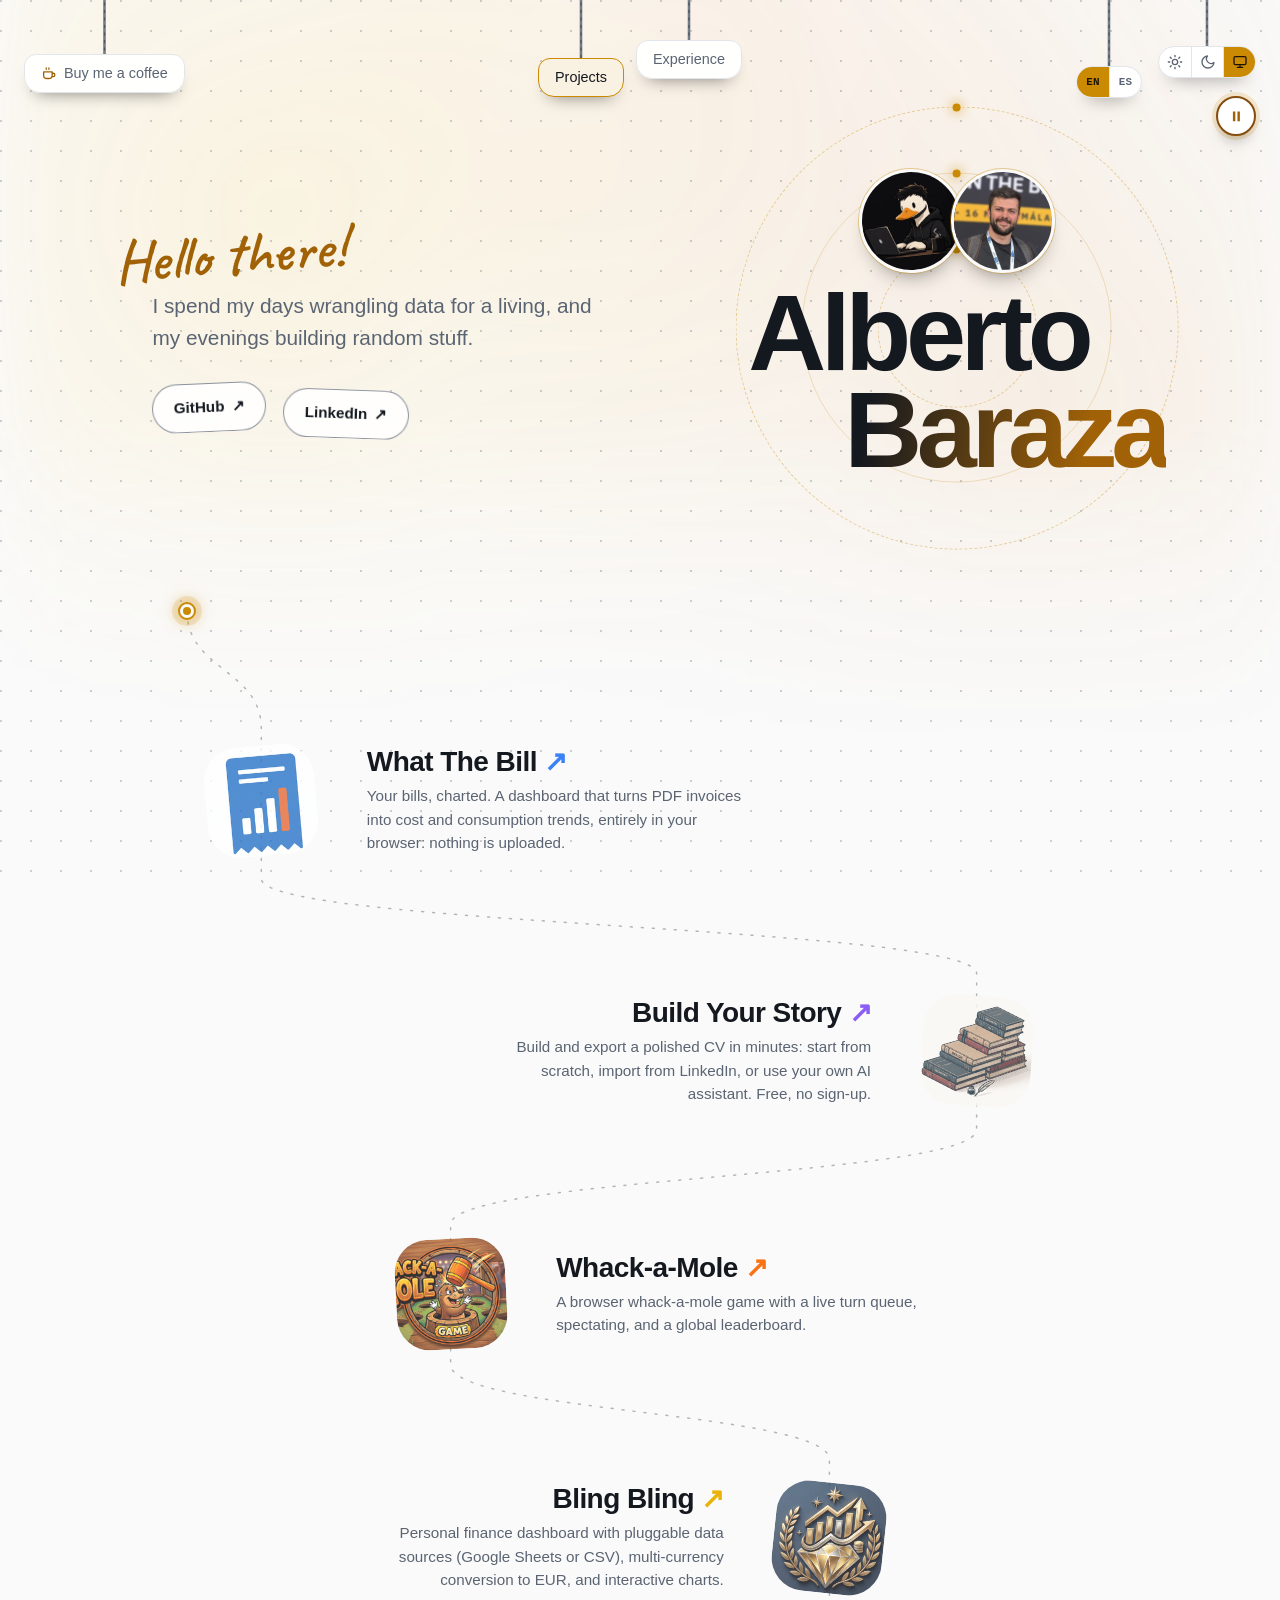
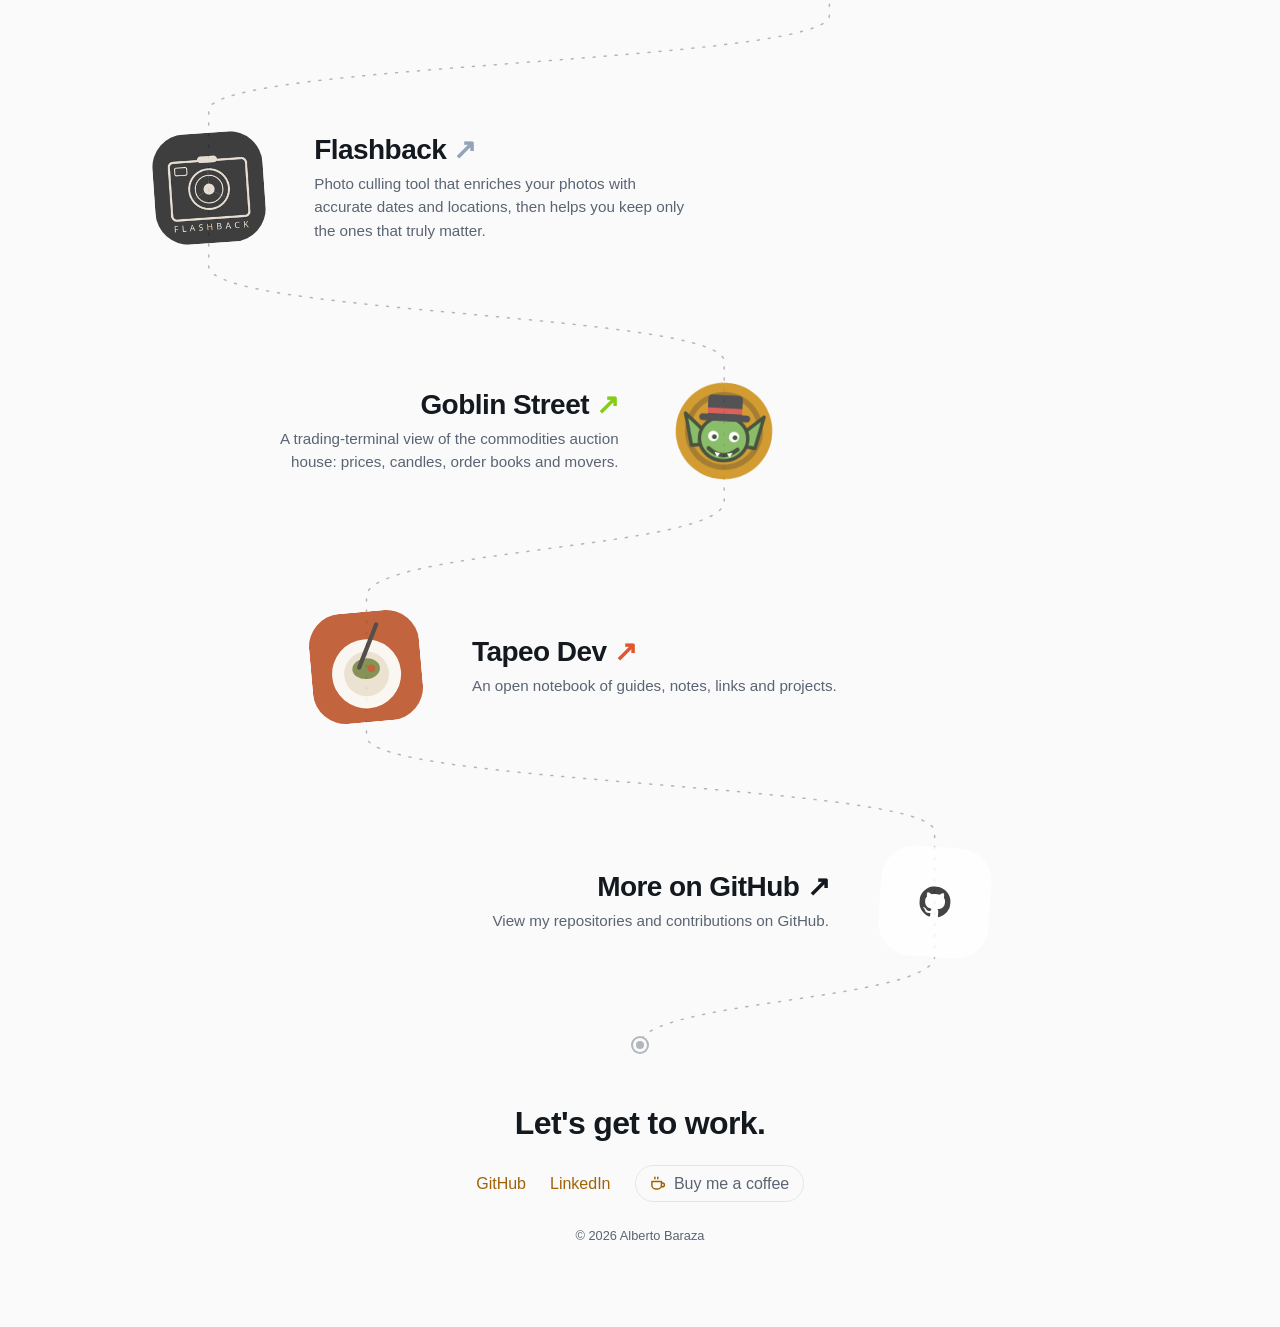
==== commit 9e7e8e70: "feat: Experience hero rebuilt as the Projects hero with the role as a handwritten note and the GitHu" ====
--- a/index.html
+++ b/index.html
@@ -94,7 +94,7 @@
       <circle class="flow__beam" r="5"/>
     </svg>
 
-    <section id="top" class="hero">
+    <section id="top" class="hero hero--split">
       <div class="hero__deco" aria-hidden="true">
         <div class="hero__glow"></div>
       </div>
@@ -111,12 +111,20 @@
       </div>
 
       <div class="hero__intro">
-        <div class="hero__hello reveal" style="--i:2">
-          <p class="hero__note" data-i18n="hero-hi">Hello there!</p>
-        </div>
-        <p class="hero__lede reveal" style="--i:3" data-i18n="hero-lede">
-          I spend my days wrangling data for a living, and my evenings building random stuff.
-        </p>
+        <div class="hero__text">
+          <div class="hero__hello reveal" style="--i:2">
+            <p class="hero__note" data-i18n="hero-hi">Hello there!</p>
+          </div>
+          <div class="hero__slot">
+            <p class="hero__lede reveal" style="--i:3" data-i18n="hero-lede">
+              I spend my days wrangling data for a living, and my evenings building random stuff.
+            </p>
+            <!-- Invisible: the Experience page's tagline, so this block is as tall as that page's (see .hero__slot) -->
+            <p class="hero__lede hero__lede--ghost" aria-hidden="true" data-i18n="experience-lede">
+              Well-defined workflows and a clear objective. The foundation of a great project.
+            </p>
+          </div>
+        </div>
         <div class="hero__links reveal" style="--i:4">
         <a href="https://github.com/albertobaraza" target="_blank" rel="noopener" class="btn">GitHub <span class="btn__arrow" aria-hidden="true">↗</span></a>
         <a href="https://www.linkedin.com/in/alberto-baraza-barnes" target="_blank" rel="noopener" class="btn">LinkedIn <span class="btn__arrow" aria-hidden="true">↗</span></a>
--- a/css/style.css
+++ b/css/style.css
@@ -405,6 +405,18 @@
   border-top: 1px solid var(--border);
 }
 
+/* The Experience page is framed like Projects (a 1100px frame, see .home-main), so its hero, with
+   the name that stays still when the page slides, lines up with the Projects one. Everything after
+   the hero keeps the narrower column it always had: --max-width includes the main's side padding. */
+.experience-main {
+  max-width: 1100px;
+}
+
+.experience-main > .section {
+  max-width: calc(var(--max-width) - 3rem);
+  margin-inline: auto;
+}
+
 .section__title {
   font-size: 0.85rem;
   text-transform: uppercase;
--- a/css/hero.css
+++ b/css/hero.css
@@ -1,6 +1,8 @@
-/* Shared hero: the big name, the role line and the one-sentence lede. Used by the home page
-   (with extra playful pieces from home.css) and by the Experience page. Every color is derived
-   from the theme tokens. */
+/* Shared hero: the big name with its rings and pictures, and an intro beside it (a handwritten
+   note and a lede). Used by the Projects page (home, with extra playful pieces from home.css) and
+   by the Experience page. Both use the same split layout, so the name sits in exactly the same
+   place on both: that is what lets the page-to-page slide (style.css) keep the name still while
+   the rest of the page slides. Every color is derived from the theme tokens. */
 
 /* Hero */
 
@@ -9,11 +11,6 @@
   z-index: 1;
   padding: 2.5rem 0 3.5rem;
   --indent: clamp(0rem, 11vw, 9rem);
-}
-
-/* A page hero with no greeting note above the name (Experience) needs a little more air on top */
-.hero--page {
-  padding-top: clamp(3.5rem, 8vw, 5.5rem);
 }
 
 /* The glow of the hero bleeds a little past its bottom edge; make sure the sections that
@@ -24,7 +21,6 @@
 }
 
 .hero__name,
-.hero__title,
 .hero__lede {
   position: relative;
   z-index: 1;
@@ -43,14 +39,17 @@
   overflow: hidden;
   overflow: clip;
   pointer-events: none;
-  /* fade out at the bottom so the glow never ends in a visible edge */
-  -webkit-mask-image: linear-gradient(to bottom, #000 62%, transparent);
-  mask-image: linear-gradient(to bottom, #000 62%, transparent);
 }
 
 .hero__glow {
   position: absolute;
   inset: 0;
+  /* Fade out at the bottom so the glow never ends in a visible edge. This mask is on the glow itself
+     and not on the box that clips it: with it on the box, the page slide (style.css) sometimes
+     showed nothing at all for the first half of the slide in Chromium. Same look: the mask is applied
+     after the blur either way, and the glow only drifts a few percent. */
+  -webkit-mask-image: linear-gradient(to bottom, #000 62%, transparent);
+  mask-image: linear-gradient(to bottom, #000 62%, transparent);
   background:
     radial-gradient(circle at 22% 40%, rgba(251, 191, 36, 0.2), transparent 52%),
     radial-gradient(circle at 80% 60%, rgba(217, 119, 6, 0.15), transparent 50%),
@@ -95,37 +94,6 @@
   padding-bottom: 0.08em;
 }
 
-.hero__title {
-  display: flex;
-  align-items: center;
-  gap: 0.8rem;
-  margin: 1.4rem 0 0;
-  font-family: var(--font-mono);
-  font-size: clamp(0.95rem, 2.3vw, 1.15rem);
-  color: var(--text-muted);
-}
-
-.hero__title::before {
-  content: "";
-  flex: none;
-  width: 0.6rem;
-  height: 0.6rem;
-  border-radius: 50%;
-  background: var(--accent);
-  box-shadow: 0 0 0 4px color-mix(in srgb, var(--accent) 22%, transparent);
-}
-
-.hero__title::after {
-  content: "";
-  flex: none;
-  width: clamp(48px, 12vw, 140px);
-  height: 8px;
-  background: var(--accent);
-  opacity: 0.75;
-  -webkit-mask: url("data:image/svg+xml,%3Csvg xmlns='http://www.w3.org/2000/svg' viewBox='0 0 140 8' preserveAspectRatio='none'%3E%3Cpath d='M0 4Q8.75 0 17.5 4T35 4T52.5 4T70 4T87.5 4T105 4T122.5 4T140 4' fill='none' stroke='black' stroke-width='1.8' stroke-linecap='round'/%3E%3C/svg%3E") center / 100% 100% no-repeat;
-  mask: url("data:image/svg+xml,%3Csvg xmlns='http://www.w3.org/2000/svg' viewBox='0 0 140 8' preserveAspectRatio='none'%3E%3Cpath d='M0 4Q8.75 0 17.5 4T35 4T52.5 4T70 4T87.5 4T105 4T122.5 4T140 4' fill='none' stroke='black' stroke-width='1.8' stroke-linecap='round'/%3E%3C/svg%3E") center / 100% 100% no-repeat;
-}
-
 .hero__lede {
   max-width: 38ch;
   margin: 1.6rem 0 0 var(--indent);
@@ -134,8 +102,302 @@
   color: var(--text-muted);
 }
 
+/* The split hero (Projects and Experience). The name hangs in the middle of the orbit rings, and
+   the intro sits beside it: on Projects the greeting, the bio and the buttons, on Experience the
+   role and the tagline. Wide: the intro on the left and the name with its rings on the right.
+   Narrow: stacked, the name first, then the intro. */
+.hero--split {
+  display: grid;
+  gap: 1.75rem;
+  /* how far the bio and the buttons step in from the greeting's edge */
+  --intro-indent: clamp(0rem, 3vw, 2.5rem);
+}
+
+.hero__stage {
+  position: relative;
+  display: grid;
+  align-content: center;
+  justify-items: start;
+  width: fit-content;
+  /* The size of the name (it takes this size, below), so the rings can be sized in em and always wrap it */
+  font-size: clamp(2.6rem, 10vw, 6.75rem);
+  /* The rings spin, and a spinning circle's box swings out to its corners, which would widen the
+     page on narrower windows. Clipping sideways stops that; the padding (taken back by the
+     margin) leaves the rings, which overhang the name a little, room to show in full. */
+  overflow-x: clip;
+  --bleed: min(0.2em, 1.4rem); /* never more than the page's own side padding, or the stage would stick out of it */
+  /* The same room above and below: the rings are a touch taller than the stage, and the page slide
+     takes a picture of the stage cut to its box, which must not cut them. */
+  --bleed-y: 0.1em;
+  padding: var(--bleed-y) var(--bleed);
+  margin: calc(var(--bleed-y) * -1) calc(var(--bleed) * -1);
+  min-height: calc(3.4em + var(--bleed-y) * 2);
+}
+
+/* The two profile pictures, overlapping like two circles that merge, just above the name */
+.hero__avatars {
+  position: relative;
+  z-index: 1;
+  display: flex;
+  align-items: center;
+  /* centered above the name, whichever side of the page the name is on */
+  justify-self: center;
+  margin-bottom: 0.1em;
+  /* its own size, not the name's, so making the name smaller doesn't shrink the faces; never too
+     small to read as a face */
+  --avatar: max(3.5rem, min(9.66vw, 6.51rem));
+}
+
+.hero__avatar {
+  width: var(--avatar);
+  height: var(--avatar);
+  border-radius: 50%;
+  object-fit: cover;
+  background: var(--bg-elevated);
+  border: 3px solid var(--bg);
+  box-shadow:
+    0 0 0 1px color-mix(in srgb, var(--accent) 40%, transparent),
+    0 12px 22px -12px color-mix(in srgb, #000 55%, transparent);
+}
+
+.hero__avatar--github {
+  rotate: -6deg;
+}
+
+/* in front of the first, just touching it */
+.hero__avatar--linkedin {
+  margin-left: calc(var(--avatar) * -0.12);
+  rotate: 5deg;
+}
+
+.hero--split .hero__name {
+  font-size: 1em; /* the stage's size */
+}
+
+.hero__intro {
+  position: relative;
+  z-index: 1;
+  display: flex;
+  flex-direction: column;
+  align-items: flex-start;
+}
+
+/* the lede follows straight on from what is above it (the greeting, or the role) */
+.hero--split .hero__lede {
+  margin: 0 0 0 var(--intro-indent);
+}
+
+/* The note and the lede together. In the page slide this is the part of the hero that fades into the
+   other page's: everything else in the hero stays put. A named element is photographed cut to its
+   own box, and the tilted note reaches a little outside its box, so this has room all round (taken
+   back by the negative margin, so nothing moves). It is as wide as the column on both pages, so the
+   two pictures are the same size and nothing has to be stretched. */
+.hero__text {
+  align-self: stretch;
+  padding: 0.6rem 0.75rem;
+  margin: -0.6rem -0.75rem;
+}
+
+/* The lede and, hidden in the same grid cell, the other page's lede: the cell is as tall as the
+   taller of the two, on both pages. Without it a language where one page's lede wraps to a line
+   more than the other's would centre the two intros differently, and the buttons below would sit
+   at different heights on the two pages (they must stay exactly still in the page slide). */
+.hero__slot {
+  display: grid;
+}
+
+.hero__slot > * {
+  grid-area: 1 / 1;
+  align-self: start;
+}
+
+.hero__lede--ghost {
+  visibility: hidden;
+  pointer-events: none;
+  user-select: none;
+}
+
+/* The handwritten note above the lede: "Hello there!" on Projects, the role on Experience. The same
+   markup and the same rules on both, so the one that takes the other's place after the slide is
+   exactly the same size. */
+.hero__hello {
+  position: relative;
+  z-index: 1;
+  display: flex;
+  align-items: flex-end;
+  gap: 0.4rem;
+  width: fit-content;
+  margin-bottom: 0.4rem;
+  color: var(--accent-ink);
+  rotate: -4deg;
+}
+
+.hero__note {
+  margin: 0;
+  font-family: var(--font-hand);
+  font-size: clamp(2.3rem, 6.4vw, 3.7rem);
+  line-height: 1;
+  white-space: nowrap;
+}
+
+/* The two buttons under the lede (GitHub, LinkedIn): the same on Projects and Experience, in the
+   same place, so the page-to-page slide keeps them still. */
+.hero__links {
+  position: relative;
+  z-index: 1;
+  display: flex;
+  flex-wrap: wrap;
+  gap: 0.9rem 1rem;
+  /* Room all round, for the page slide's picture of this row (see .hero__text): the buttons are
+     tilted and the second sits lower than the row. The negative margin takes it back. */
+  padding: 0.75rem 1rem 1.25rem;
+  margin: calc(1.75rem - 0.75rem) -1rem -1.25rem calc(var(--intro-indent) - 1rem);
+}
+
+.btn {
+  display: inline-flex;
+  align-items: center;
+  gap: 0.45rem;
+  padding: 0.7rem 1.3rem;
+  border-radius: 999px;
+  border: 1px solid color-mix(in srgb, var(--deco-grey) 70%, transparent);
+  background: color-mix(in srgb, var(--bg-elevated) 85%, transparent);
+  backdrop-filter: blur(6px);
+  color: var(--text);
+  font-size: 0.95rem;
+  font-weight: 600;
+  transition: rotate 0.25s ease, translate 0.25s ease, background 0.2s ease, border-color 0.2s ease, color 0.2s ease, scale var(--press-time, 0.4s) var(--spring);
+}
+
+.btn:nth-child(odd) {
+  rotate: -2.5deg;
+}
+
+.btn:nth-child(even) {
+  rotate: 2deg;
+  translate: 0 0.4rem;
+}
+
+.btn:hover,
+.btn:focus-visible {
+  rotate: 0deg;
+  translate: 0 -2px;
+  background: var(--accent);
+  border-color: var(--accent);
+  color: var(--btn-primary-text);
+  text-decoration: none;
+}
+
+.btn:active {
+  scale: var(--press);
+  --press-time: 0.09s; /* dips quickly, springs back slowly */
+}
+
+.btn__arrow {
+  display: inline-block;
+  transition: transform 0.2s ease;
+}
+
+.btn:hover .btn__arrow {
+  transform: translate(2px, -2px);
+}
+
+.hero__orbit {
+  position: absolute;
+  left: 50%;
+  top: 50%;
+  width: 4.1em;
+  aspect-ratio: 1;
+  translate: -50% -50%;
+  opacity: 0.75;
+  pointer-events: none;
+}
+
+/* Too narrow for the two side by side: the name, with its pictures and rings, hugs the right edge,
+   and the intro stays on the left below it. */
+@media (max-width: 720px) {
+  .hero__stage {
+    justify-self: end;
+    justify-items: end;
+  }
+}
+
+@media (min-width: 721px) {
+  .hero--split {
+    grid-template-columns: minmax(0, 1fr) auto;
+    align-items: center;
+    column-gap: clamp(1rem, 3vw, 3rem);
+  }
+
+  .hero__stage {
+    grid-column: 2;
+    grid-row: 1;
+    min-height: calc(4em + var(--bleed-y) * 2);
+  }
+
+  .hero__intro {
+    grid-column: 1;
+    grid-row: 1;
+  }
+
+  .hero__orbit {
+    opacity: 1;
+  }
+}
+
+/* The rings turn on the clock, not on when this page loaded: the head script of each page puts the
+   time (in seconds, wrapped at the common multiple of the three periods) in --orbit-t, so the
+   Experience page's rings carry on from where the Projects page's were when the page slides. */
+.hero__orbit i {
+  position: absolute;
+  inset: 0;
+  border-radius: 50%;
+  border: 1px dashed color-mix(in srgb, var(--accent) 38%, transparent);
+  animation: orbitSpin 70s linear infinite;
+  animation-delay: calc(-1s * mod(var(--orbit-t, 0), 70));
+}
+
+.hero__orbit i:nth-child(2) {
+  inset: 15%;
+  border-style: solid;
+  border-color: color-mix(in srgb, var(--accent) 22%, transparent);
+  animation-duration: 44s;
+  animation-direction: reverse;
+  animation-delay: calc(-1s * mod(var(--orbit-t, 0), 44));
+}
+
+.hero__orbit i:nth-child(3) {
+  inset: 32%;
+  animation-duration: 30s;
+  animation-delay: calc(-1s * mod(var(--orbit-t, 0), 30));
+}
+
+.hero__orbit i::after {
+  content: "";
+  position: absolute;
+  top: -4px;
+  left: 50%;
+  width: 8px;
+  height: 8px;
+  margin-left: -4px;
+  border-radius: 50%;
+  background: var(--accent);
+  box-shadow: 0 0 12px var(--accent);
+}
+
+@keyframes orbitSpin {
+  to {
+    transform: rotate(360deg);
+  }
+}
+
 @media (prefers-reduced-motion: reduce) {
-  .hero__glow {
+  .hero__glow,
+  .hero__orbit i {
     animation: none;
   }
-}
+
+  .btn {
+    transition: none;
+  }
+}
--- a/css/home.css
+++ b/css/home.css
@@ -114,257 +114,17 @@
   background: var(--accent);
 }
 
-/* Hero extras that only the home page has (the shared hero is in hero.css). */
-
-/* The name hangs in the middle of the orbit rings, and the greeting sits right above the bio, so
-   "Hello there!" reads as Alberto saying it and not as someone greeting him. Wide: the intro
-   (greeting, bio, buttons) on the left and the name with its rings on the right. Narrow: stacked,
-   the name first, then the greeting and the bio. */
+/* Hero extras that only the home page has (the shared split hero, with the name, its rings and
+   pictures, is in hero.css). */
+
+/* Room below the buttons for the flow's starting pin */
 .home .hero {
-  display: grid;
-  gap: 1.75rem;
-  /* Room below the buttons for the flow's starting pin */
   padding-bottom: 7rem;
-  /* how far the bio and the buttons step in from the greeting's edge */
-  --intro-indent: clamp(0rem, 3vw, 2.5rem);
-}
-
-.hero__stage {
-  position: relative;
-  display: grid;
-  align-content: center;
-  justify-items: start;
-  width: fit-content;
-  /* The size of the name (it takes this size, below), so the rings can be sized in em and always wrap it */
-  font-size: clamp(2.6rem, 10vw, 6.75rem);
-  min-height: 3.4em;
-  /* The rings spin, and a spinning circle's box swings out to its corners, which would widen the
-     page on narrower windows. Clipping sideways stops that; the padding (taken back by the
-     margin) leaves the rings, which overhang the name a little, room to show in full. */
-  overflow-x: clip;
-  --bleed: min(0.2em, 1.4rem); /* never more than the page's own side padding, or the stage would stick out of it */
-  padding-inline: var(--bleed);
-  margin-inline: calc(var(--bleed) * -1);
-}
-
-/* The two profile pictures, overlapping like two circles that merge, just above the name */
-.hero__avatars {
-  position: relative;
-  z-index: 1;
-  display: flex;
-  align-items: center;
-  /* centered above the name, whichever side of the page the name is on */
-  justify-self: center;
-  margin-bottom: 0.1em;
-  /* its own size, not the name's, so making the name smaller doesn't shrink the faces; never too
-     small to read as a face */
-  --avatar: max(3.5rem, min(9.66vw, 6.51rem));
-}
-
-.hero__avatar {
-  width: var(--avatar);
-  height: var(--avatar);
-  border-radius: 50%;
-  object-fit: cover;
-  background: var(--bg-elevated);
-  border: 3px solid var(--bg);
-  box-shadow:
-    0 0 0 1px color-mix(in srgb, var(--accent) 40%, transparent),
-    0 12px 22px -12px color-mix(in srgb, #000 55%, transparent);
-}
-
-.hero__avatar--github {
-  rotate: -6deg;
-}
-
-/* in front of the first, just touching it */
-.hero__avatar--linkedin {
-  margin-left: calc(var(--avatar) * -0.12);
-  rotate: 5deg;
-}
-
-.home .hero__name {
-  font-size: 1em; /* the stage's size, not the larger one the Experience page's hero uses */
-}
-
-.hero__intro {
-  position: relative;
-  z-index: 1;
-  display: flex;
-  flex-direction: column;
-  align-items: flex-start;
-}
-
-/* the bio follows straight on from the greeting above it */
-.home .hero__lede {
-  margin: 0 0 0 var(--intro-indent);
-}
-
-.hero__orbit {
-  position: absolute;
-  left: 50%;
-  top: 50%;
-  width: 4.1em;
-  aspect-ratio: 1;
-  translate: -50% -50%;
-  opacity: 0.75;
-  pointer-events: none;
-}
-
-/* Too narrow for the two side by side: the name, with its pictures and rings, hugs the right edge,
-   and the greeting, the bio and the buttons stay on the left below it. */
-@media (max-width: 720px) {
-  .hero__stage {
-    justify-self: end;
-    justify-items: end;
-  }
-}
-
-@media (min-width: 721px) {
-  .home .hero {
-    grid-template-columns: minmax(0, 1fr) auto;
-    align-items: center;
-    column-gap: clamp(1rem, 3vw, 3rem);
-  }
-
-  .hero__stage {
-    grid-column: 2;
-    grid-row: 1;
-    min-height: 4em;
-  }
-
-  .hero__intro {
-    grid-column: 1;
-    grid-row: 1;
-  }
-
-  .hero__orbit {
-    opacity: 1;
-  }
-}
-
-.hero__orbit i {
-  position: absolute;
-  inset: 0;
-  border-radius: 50%;
-  border: 1px dashed color-mix(in srgb, var(--accent) 38%, transparent);
-  animation: orbitSpin 70s linear infinite;
-}
-
-.hero__orbit i:nth-child(2) {
-  inset: 15%;
-  border-style: solid;
-  border-color: color-mix(in srgb, var(--accent) 22%, transparent);
-  animation-duration: 44s;
-  animation-direction: reverse;
-}
-
-.hero__orbit i:nth-child(3) {
-  inset: 32%;
-  animation-duration: 30s;
-}
-
-.hero__orbit i::after {
-  content: "";
-  position: absolute;
-  top: -4px;
-  left: 50%;
-  width: 8px;
-  height: 8px;
-  margin-left: -4px;
-  border-radius: 50%;
-  background: var(--accent);
-  box-shadow: 0 0 12px var(--accent);
-}
-
-@keyframes orbitSpin {
-  to {
-    transform: rotate(360deg);
-  }
-}
-
-.hero__hello,
-.hero__links {
-  position: relative;
-  z-index: 1;
-}
-
-.hero__hello {
-  display: flex;
-  align-items: flex-end;
-  gap: 0.4rem;
-  width: fit-content;
-  margin-bottom: 0.4rem;
-  color: var(--accent-ink);
-  rotate: -4deg;
-}
-
-.hero__note {
-  margin: 0;
-  font-family: var(--font-hand);
-  font-size: clamp(2.3rem, 6.4vw, 3.7rem);
-  line-height: 1;
-  white-space: nowrap;
-}
-
-.hero__links {
-  display: flex;
-  flex-wrap: wrap;
-  gap: 0.9rem 1rem;
-  margin: 1.75rem 0 0 var(--intro-indent);
 }
 
 .hero__pin {
   left: calc(var(--intro-indent) + 1.6rem);
   bottom: 2.25rem;
-}
-
-.btn {
-  display: inline-flex;
-  align-items: center;
-  gap: 0.45rem;
-  padding: 0.7rem 1.3rem;
-  border-radius: 999px;
-  border: 1px solid color-mix(in srgb, var(--deco-grey) 70%, transparent);
-  background: color-mix(in srgb, var(--bg-elevated) 85%, transparent);
-  backdrop-filter: blur(6px);
-  color: var(--text);
-  font-size: 0.95rem;
-  font-weight: 600;
-  transition: rotate 0.25s ease, translate 0.25s ease, background 0.2s ease, border-color 0.2s ease, color 0.2s ease, scale var(--press-time, 0.4s) var(--spring);
-}
-
-.btn:nth-child(odd) {
-  rotate: -2.5deg;
-}
-
-.btn:nth-child(even) {
-  rotate: 2deg;
-  translate: 0 0.4rem;
-}
-
-.btn:hover,
-.btn:focus-visible {
-  rotate: 0deg;
-  translate: 0 -2px;
-  background: var(--accent);
-  border-color: var(--accent);
-  color: var(--btn-primary-text);
-  text-decoration: none;
-}
-
-.btn:active {
-  scale: var(--press);
-  --press-time: 0.09s; /* dips quickly, springs back slowly */
-}
-
-.btn__arrow {
-  display: inline-block;
-  transition: transform 0.2s ease;
-}
-
-.btn:hover .btn__arrow {
-  transform: translate(2px, -2px);
 }
 
 /* Journey: every app and project is a station on the same line (mobile-first; the
@@ -923,7 +683,6 @@
 }
 
 @media (prefers-reduced-motion: reduce) {
-  .hero__orbit i,
   .station__orbit {
     animation: none;
   }
@@ -935,8 +694,7 @@
   .station__icon::before,
   .station__langs,
   .station__langs-list li::before,
-  .station--langs[data-chart-over] .station__body > *,
-  .btn {
+  .station--langs[data-chart-over] .station__body > * {
     transition: none;
   }
 
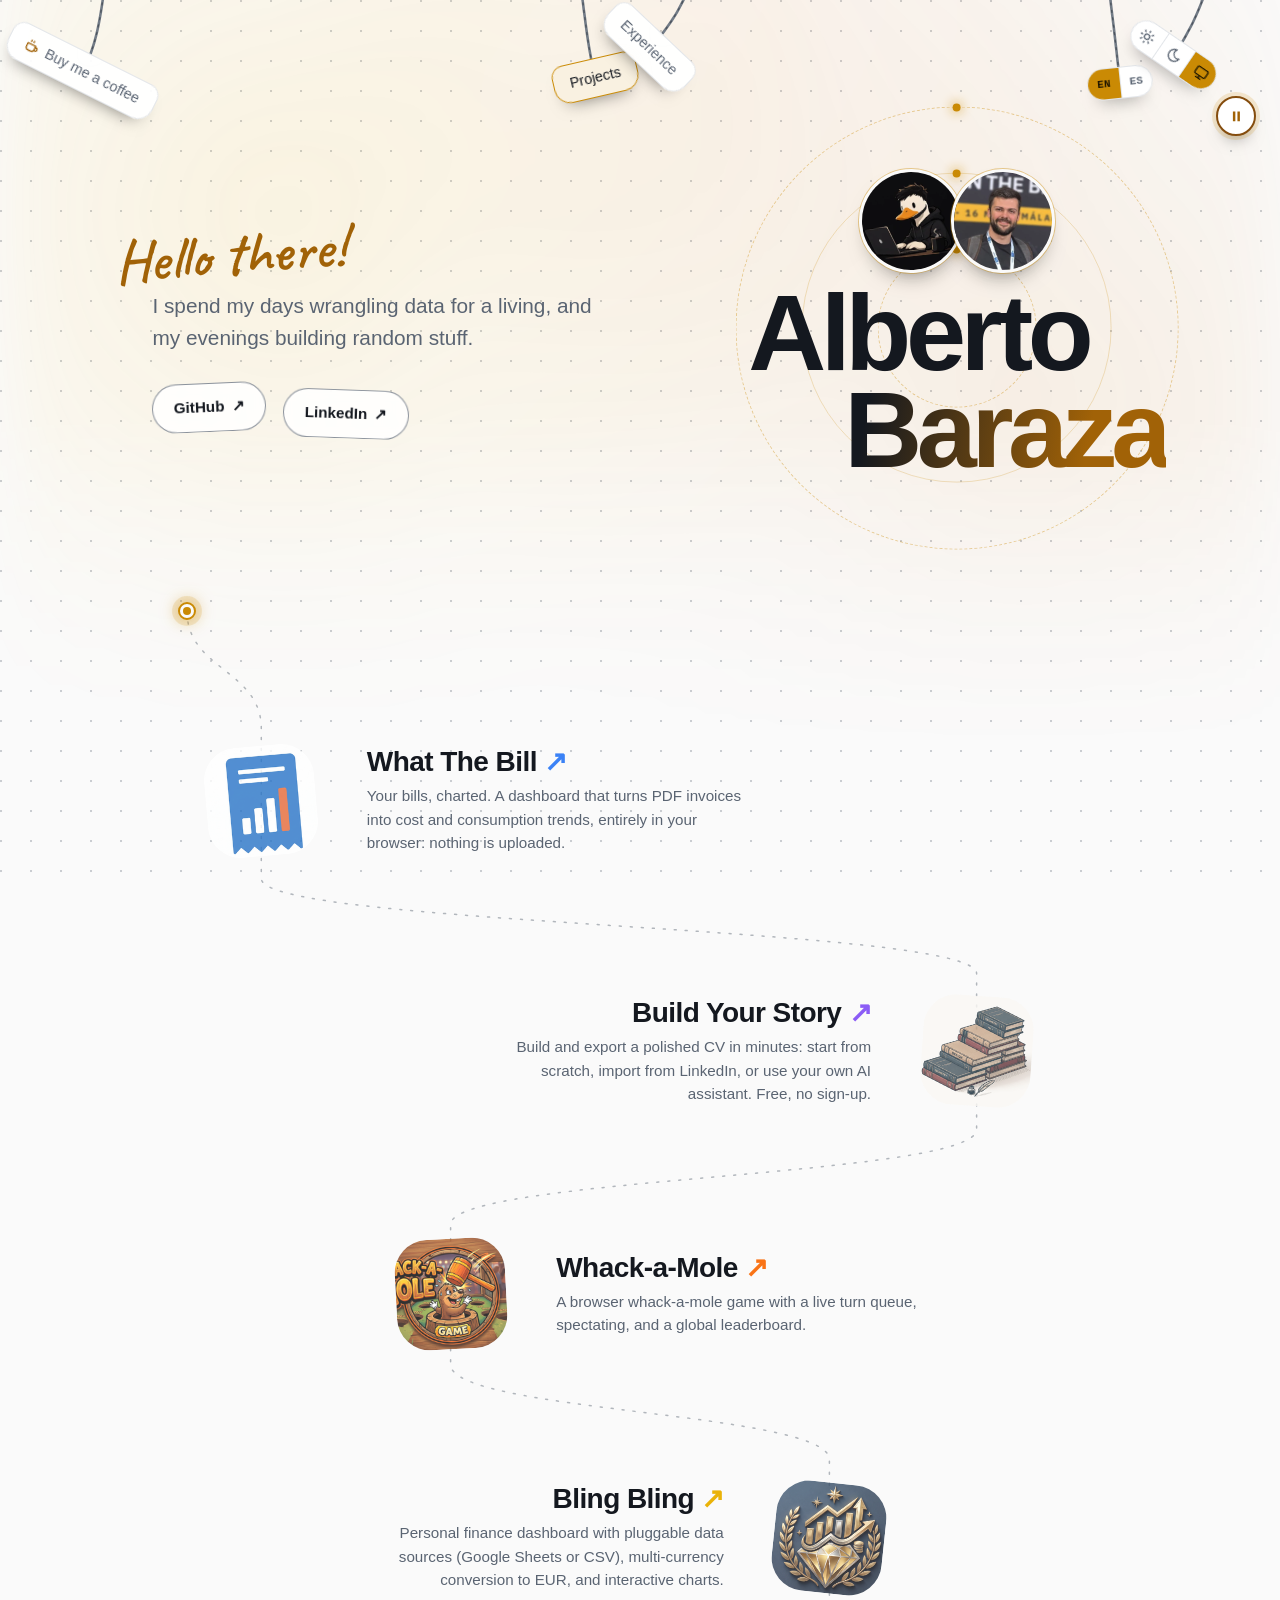
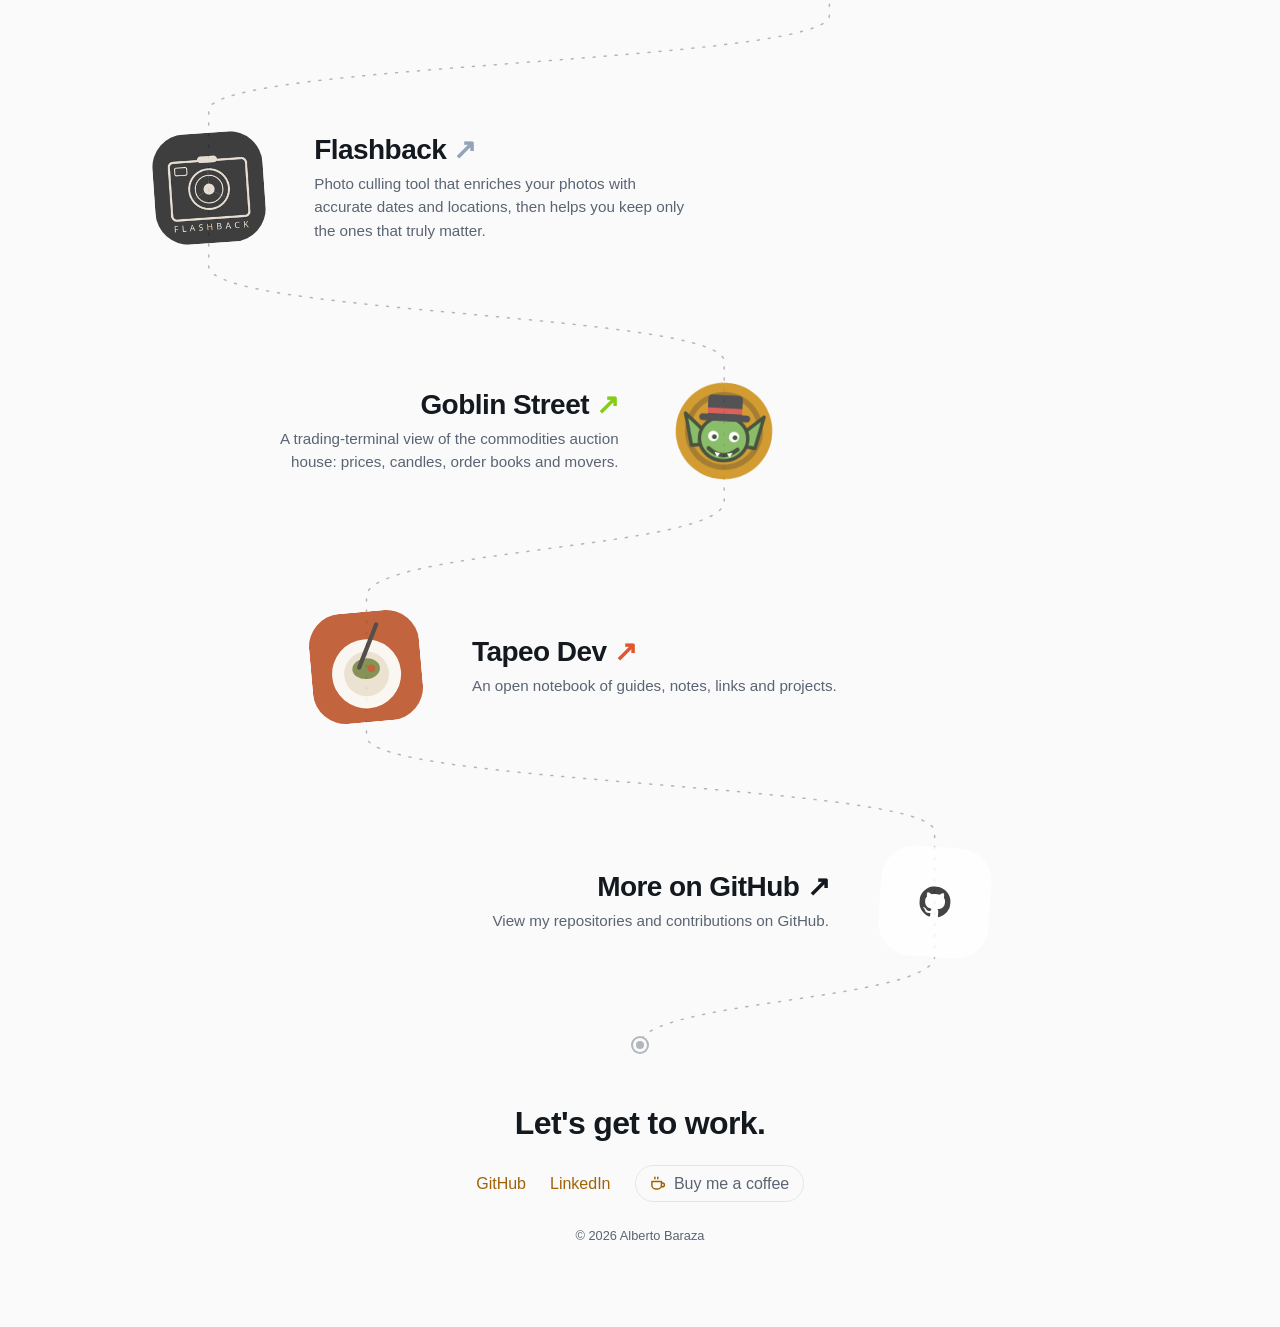
==== commit d834f1a3: "feat: sideways slide between Projects and Experience with the hero kept still and the hanging tags b" ====
--- a/index.html
+++ b/index.html
@@ -38,6 +38,30 @@
         lang = nav.indexOf("es") === 0 ? "es" : "en";
       }
       document.documentElement.setAttribute("lang", lang);
+
+      // The clock for the hero's orbit rings (see hero.css): they turn on it, so the next page's
+      // rings carry on from where this page's were. 4620 s is the common multiple of their periods.
+      document.documentElement.style.setProperty("--orbit-t", String((Date.now() / 1000) % 4620));
+
+      // The page we came from leaves a note (main.js) when it is sliding to this one. Read it here,
+      // before the first paint: the name stays still if the note says so (see the end of "Page-to-page
+      // slide" in style.css), and the first paint waits for the page's scripts (the marker at the end
+      // of the body is after them). Without that the slide would start from the bare markup: hanging
+      // tags straight, nothing highlighted, until the scripts ran a moment later. Only for a slide, so
+      // a normal visit isn't held back at all. (Browsers that don't know "expect" just skip the wait.)
+      try {
+        var note = (sessionStorage.getItem("slide-note") || "").split(":");
+        sessionStorage.removeItem("slide-note");
+        if (note[0] && Date.now() - Number(note[0]) < 5000) {
+          document.documentElement.classList.add("slide-in");
+          if (note[1] === "hero") document.documentElement.classList.add("slide-hero");
+          var wait = document.createElement("link");
+          wait.rel = "expect";
+          wait.href = "#page-end";
+          wait.setAttribute("blocking", "render");
+          document.head.appendChild(wait);
+        }
+      } catch (e) {}
     })();
   </script>
   <script data-goatcounter="https://albertobaraza.goatcounter.com/count"
@@ -252,5 +276,6 @@
   <script src="js/main.js"></script>
   <script src="js/nav.js"></script>
   <script src="js/home.js"></script>
+  <span id="page-end" hidden></span>
 </body>
 </html>
--- a/css/style.css
+++ b/css/style.css
@@ -255,6 +255,7 @@
    the hanging toggles, at their right edge (the same frame as the nav), so it reads as theirs. */
 .motion-toggle {
   position: fixed;
+  pointer-events: auto; /* it lives inside the nav, which takes no clicks itself */
   top: 6rem;
   right: max(1.5rem, calc((100vw - 1500px) / 2));
   z-index: 15;
@@ -1147,3 +1148,144 @@
     scroll-behavior: auto;
   }
 }
+
+/* Page-to-page slide. Projects and Experience are two halves of one canvas: Projects on the left,
+   Experience on the right, as in the menu. Following a link between them shifts the whole canvas
+   sideways instead of cutting. This is the browser's cross-document View Transition: both pages
+   opt in here, the browser keeps a picture of the old page, and the slide runs on pictures, so no
+   script is needed to move anything. Browsers without it just navigate as before. The direction
+   comes from the page being arrived on: arriving on Projects the canvas moves right, arriving on
+   Experience it moves left (Projects is the only page with body.home). main.js skips the slide
+   for a link to the page you are already on and when motion is switched off. */
+@view-transition {
+  navigation: auto;
+}
+
+/* How long the slide takes. One place: the fade of the note and the lede follows it (below), and
+   nav.js reads it for the wind the slide blows through the hanging tags. */
+:root {
+  --slide-time: 0.8s;
+}
+
+@media (prefers-reduced-motion: reduce) {
+  @view-transition {
+    navigation: none;
+  }
+}
+
+/* The hanging controls (and the motion switch, which nav.js puts inside the nav) are not part of
+   the canvas: they stay where they are (still swinging, the new page picks their motion up) while
+   the page slides behind them. Only the new page's copy is shown, live, so there is no second set
+   of tags fading out. */
+/* The picture the browser takes of a named element is cut to its box, and the nav's own box is 0
+   tall (everything hangs out of it), so the whole hanging area would be cut away. It gets a box
+   as tall as the rope layer. Nothing else changes: the nav takes no clicks itself and its
+   children are top-aligned. */
+.nav {
+  view-transition-name: site-nav;
+  height: 320px;
+}
+
+::view-transition-group(site-nav),
+::view-transition-new(site-nav) {
+  animation: none;
+}
+
+::view-transition-old(site-nav) {
+  display: none;
+}
+
+::view-transition-old(root),
+::view-transition-new(root) {
+  animation-duration: var(--slide-time);
+  animation-timing-function: cubic-bezier(0.7, 0, 0.2, 1);
+  animation-fill-mode: both;
+  mix-blend-mode: normal; /* the default blends the two pictures; this is a slide, not a fade */
+}
+
+html:has(body.home)::view-transition-old(root) {
+  animation-name: canvas-out-right;
+}
+
+html:has(body.home)::view-transition-new(root) {
+  animation-name: canvas-in-from-left;
+}
+
+html:not(:has(body.home))::view-transition-old(root) {
+  animation-name: canvas-out-left;
+}
+
+html:not(:has(body.home))::view-transition-new(root) {
+  animation-name: canvas-in-from-right;
+}
+
+@keyframes canvas-out-left {
+  to { transform: translateX(-100%); }
+}
+
+@keyframes canvas-out-right {
+  to { transform: translateX(100%); }
+}
+
+@keyframes canvas-in-from-left {
+  from { transform: translateX(-100%); }
+}
+
+@keyframes canvas-in-from-right {
+  from { transform: translateX(100%); }
+}
+
+/* The hero stays still. From the top of the page only what is below the hero slides; inside it the
+   name, its rings and the pictures, the buttons and the glow behind them stay exactly where they
+   are, and the note and the lede (the greeting on Projects, the role on Experience) fade into the
+   other page's instead of sliding. Each of those is a named layer, drawn by both pages with the
+   same styles (hero.css) in the same place: the old and the new picture of the stage, the buttons
+   and the glow are the same picture, so the browser's default cross-fade between them cannot be
+   seen, and the note and lede, which are different, are the part that visibly fades. main.js decides
+   when: only when the page is at the top (scrolled down, the hero is not on screen, and it would fly
+   in). It puts the class on the old page, and leaves a note that the head script of the new page
+   turns into the same class. */
+html.slide-hero .hero__deco {
+  view-transition-name: site-glow;
+}
+
+html.slide-hero .hero__stage {
+  view-transition-name: site-hero;
+}
+
+html.slide-hero .hero__text {
+  view-transition-name: site-text;
+}
+
+html.slide-hero .hero__links {
+  view-transition-name: site-links;
+}
+
+/* The stage and the buttons are the same picture on both pages, so there is nothing to fade between:
+   only the new page's, live and at full strength. (The default cross-fade dims them for a frame at
+   the start.) If the other page somehow has no such layer, the old one just goes at once. */
+::view-transition-old(site-hero),
+::view-transition-old(site-links) {
+  display: none;
+}
+
+::view-transition-new(site-hero),
+::view-transition-new(site-links) {
+  animation: none;
+}
+
+/* The note and the lede change, so they get a calm fade, a little shorter than the slide */
+::view-transition-group(site-text),
+::view-transition-old(site-text),
+::view-transition-new(site-text) {
+  animation-duration: calc(var(--slide-time) * 0.7);
+  animation-timing-function: ease;
+}
+
+/* The new page arrives finished: nothing of the hero fades or rises in while it slides in (that is
+   for when the page is opened on its own). Scrolling later reveals the rest as usual. */
+html:active-view-transition .hero .reveal {
+  opacity: 1;
+  transform: none;
+  transition: none;
+}
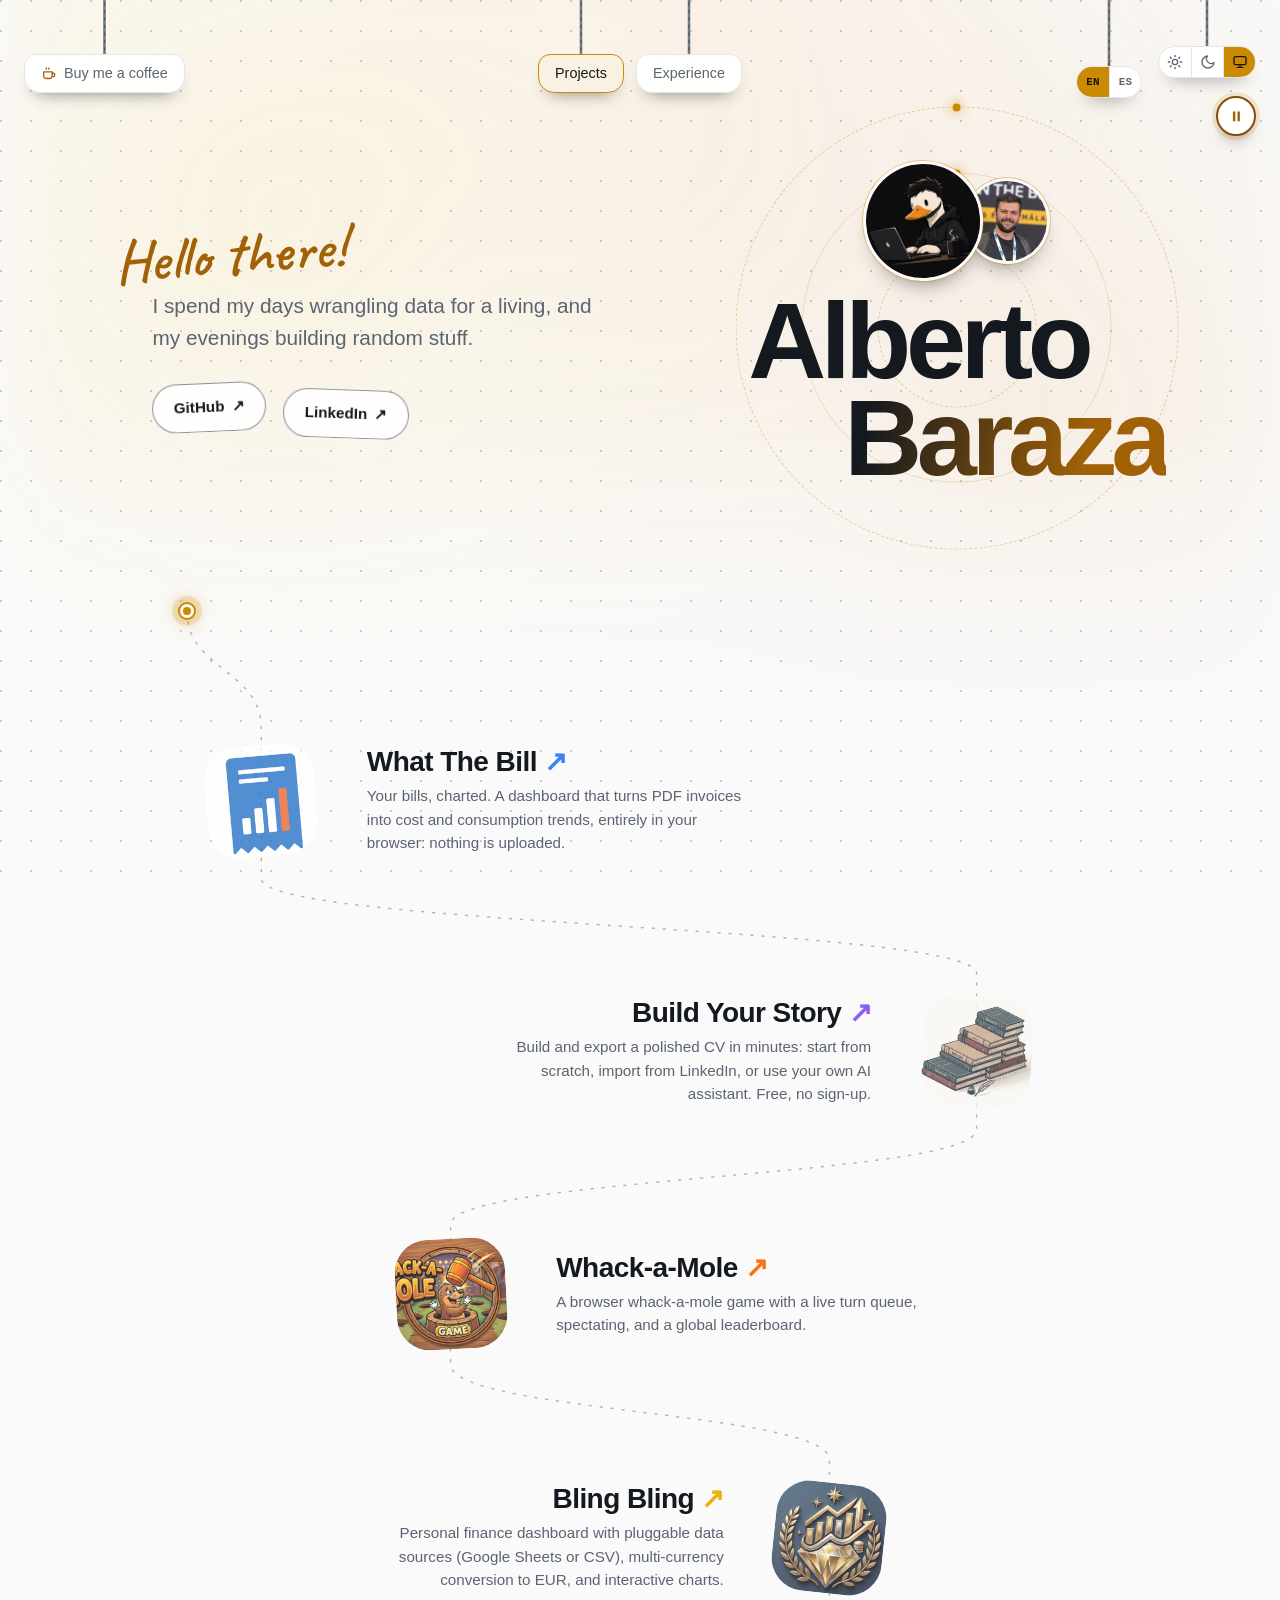
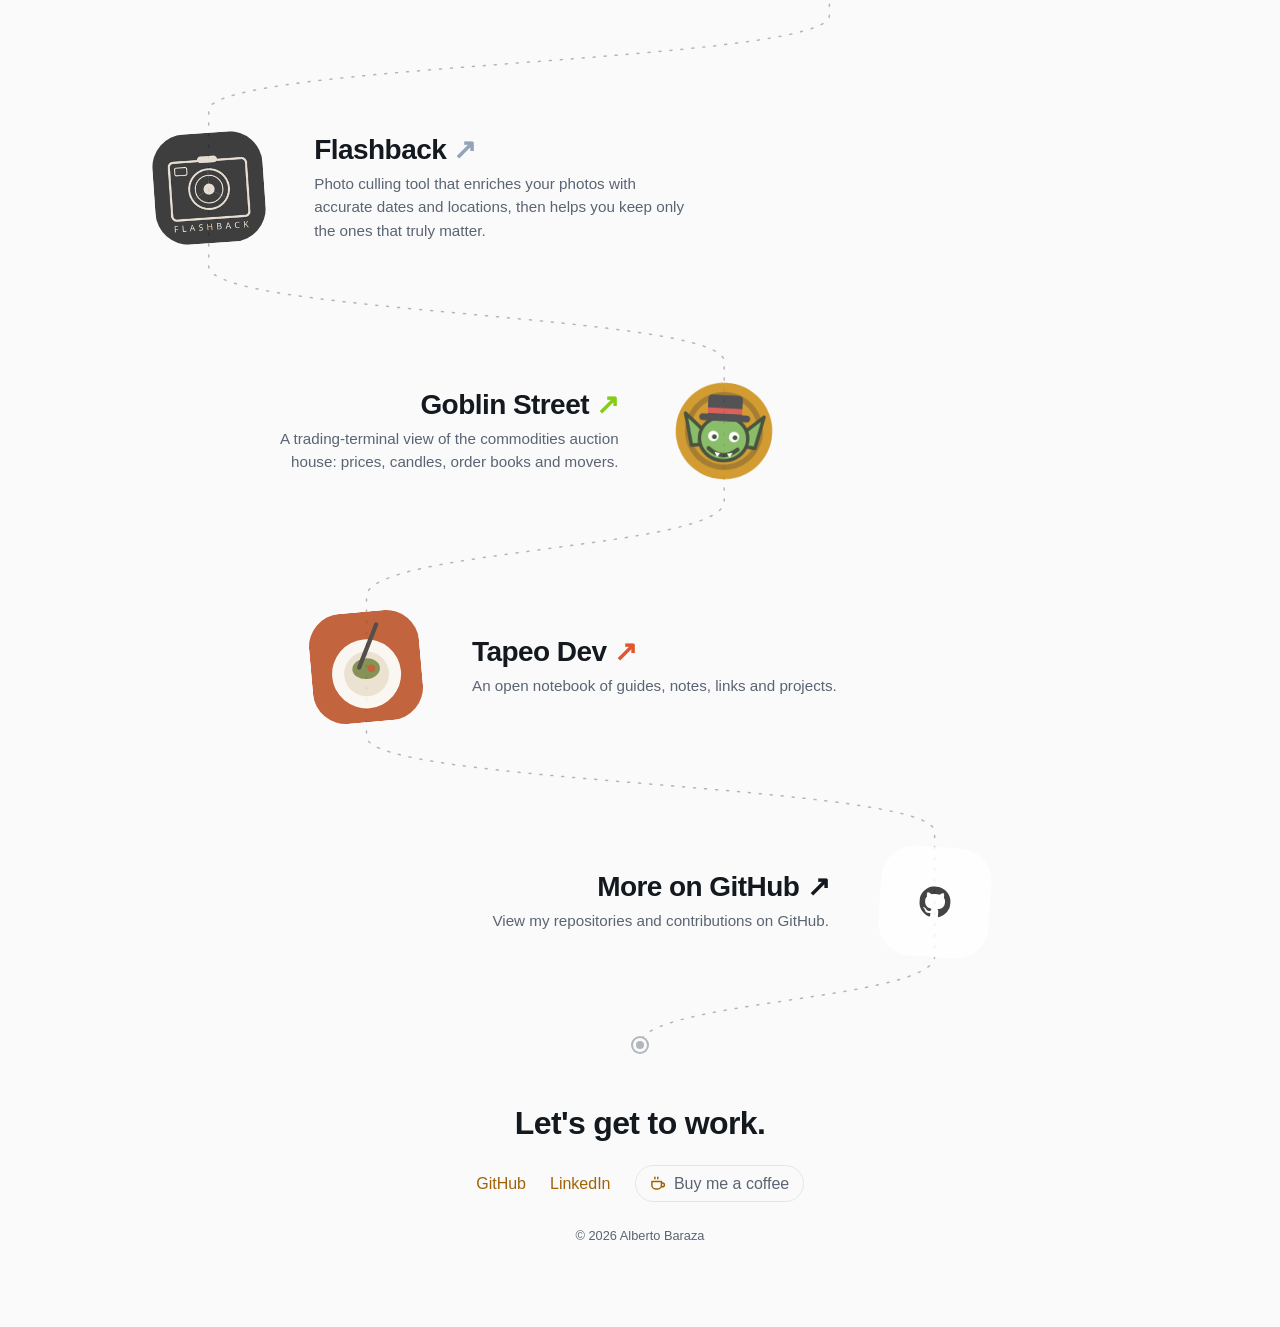
==== commit 6e39ebfa: "feat: profile pictures as two spheres side by side with the lead one changing during the page slide" ====
--- a/index.html
+++ b/index.html
@@ -128,7 +128,7 @@
         <div class="hero__orbit" aria-hidden="true"><i></i><i></i><i></i></div>
         <!-- This page is the merge of the GitHub and LinkedIn profiles, so both pictures sit together above the name -->
         <div class="hero__avatars" aria-hidden="true">
-          <img class="hero__avatar hero__avatar--github" src="assets/profile/github.webp" alt="" width="256" height="256" decoding="async">
+          <img class="hero__avatar hero__avatar--github is-lead" src="assets/profile/github.webp" alt="" width="256" height="256" decoding="async">
           <img class="hero__avatar hero__avatar--linkedin" src="assets/profile/linkedin.webp" alt="" width="256" height="256" decoding="async">
         </div>
         <h1 class="hero__name"><span class="hero__first reveal" style="--i:0">Alberto</span> <span class="hero__last reveal" style="--i:1">Baraza</span></h1>
--- a/css/style.css
+++ b/css/style.css
@@ -167,8 +167,10 @@
   pointer-events: none;
 }
 
-.nav__links .hang:nth-child(1) { --rope: 58px; }
-.nav__links .hang:nth-child(2) { --rope: 40px; }
+/* The two page tags hang at the same height (the same as the coffee tag's default), so the page
+   slide between them reads as sideways and parallel: one hanging lower would look off-level. */
+.nav__links .hang:nth-child(1),
+.nav__links .hang:nth-child(2) { --rope: 54px; }
 .hang--lang { --rope: 66px; }
 .hang--theme { --rope: 46px; }
 
@@ -983,8 +985,8 @@
     font-size: 0.82rem;
   }
 
-  .nav__links .hang:nth-child(1) { --rope: 58px; }
-  .nav__links .hang:nth-child(2) { --rope: 70px; }
+  .nav__links .hang:nth-child(1),
+  .nav__links .hang:nth-child(2) { --rope: 64px; } /* the page tags, level with each other */
   .nav__links .hang:nth-child(3) { --rope: 62px; }
 
   .hang--coffee {
@@ -1274,6 +1276,109 @@
   animation: none;
 }
 
+/* The two profile pictures keep their sides (GitHub left, LinkedIn right) and only change who is in
+   front: the one that leads grows and comes over the other, the other shrinks and tucks behind it
+   (hero.css has the two states). Each is a named layer of its own (a named element's own named
+   children are not part of its picture). The browser makes the straight move between the two boxes
+   (size and place of each); on top of that the pair eases a little apart and back together (the
+   image pair, which fills the box), so that at the half way point, where the stacking order flips
+   (the box's own z-index), they do not overlap and the flip cannot be seen. Everything stays on
+   the same centre line: the movement is horizontal. Arriving on Projects the GitHub picture
+   comes to the front, arriving on Experience the LinkedIn one does. */
+html.slide-hero .hero__avatar--github {
+  view-transition-name: site-avatar-github;
+}
+
+html.slide-hero .hero__avatar--linkedin {
+  view-transition-name: site-avatar-linkedin;
+}
+
+::view-transition-old(site-avatar-github),
+::view-transition-old(site-avatar-linkedin) {
+  display: none;
+}
+
+::view-transition-new(site-avatar-github),
+::view-transition-new(site-avatar-linkedin) {
+  animation: none;
+}
+
+::view-transition-group(site-avatar-github),
+::view-transition-group(site-avatar-linkedin),
+::view-transition-image-pair(site-avatar-github),
+::view-transition-image-pair(site-avatar-linkedin) {
+  animation-duration: var(--slide-time);
+  animation-timing-function: cubic-bezier(0.5, 0, 0.2, 1);
+  animation-fill-mode: both;
+}
+
+/* arriving on Projects: GitHub comes to the front, LinkedIn tucks behind it */
+html:has(body.home)::view-transition-group(site-avatar-github) {
+  animation-name: -ua-view-transition-group-anim-site-avatar-github, avatar-order-to-front;
+}
+
+html:has(body.home)::view-transition-image-pair(site-avatar-github) {
+  animation-name: avatar-github-to-front;
+}
+
+html:has(body.home)::view-transition-group(site-avatar-linkedin) {
+  animation-name: -ua-view-transition-group-anim-site-avatar-linkedin, avatar-order-to-back;
+}
+
+html:has(body.home)::view-transition-image-pair(site-avatar-linkedin) {
+  animation-name: avatar-linkedin-to-back;
+}
+
+/* arriving on Experience: LinkedIn comes to the front, GitHub tucks behind it */
+html:not(:has(body.home))::view-transition-group(site-avatar-linkedin) {
+  animation-name: -ua-view-transition-group-anim-site-avatar-linkedin, avatar-order-to-front;
+}
+
+html:not(:has(body.home))::view-transition-image-pair(site-avatar-linkedin) {
+  animation-name: avatar-linkedin-to-front;
+}
+
+html:not(:has(body.home))::view-transition-group(site-avatar-github) {
+  animation-name: -ua-view-transition-group-anim-site-avatar-github, avatar-order-to-back;
+}
+
+html:not(:has(body.home))::view-transition-image-pair(site-avatar-github) {
+  animation-name: avatar-github-to-back;
+}
+
+/* half way: GitHub (left) a little further left, LinkedIn (right) a little further right, the one
+   coming forward a touch bigger and the one going back a touch smaller */
+@keyframes avatar-github-to-front {
+  50% { translate: calc(var(--avatar) * -0.12) 0; scale: 1.06; }
+}
+
+@keyframes avatar-github-to-back {
+  50% { translate: calc(var(--avatar) * -0.12) 0; scale: 0.94; }
+}
+
+@keyframes avatar-linkedin-to-front {
+  50% { translate: calc(var(--avatar) * 0.12) 0; scale: 1.06; }
+}
+
+@keyframes avatar-linkedin-to-back {
+  50% { translate: calc(var(--avatar) * 0.12) 0; scale: 0.94; }
+}
+
+@keyframes avatar-order-to-front {
+  0%, 49.9% { z-index: 1; }
+  50%, 100% { z-index: 2; }
+}
+
+@keyframes avatar-order-to-back {
+  0%, 49.9% { z-index: 2; }
+  50%, 100% { z-index: 1; }
+}
+
+/* The pictures reach up toward the nav on a phone: the nav stays on top of them */
+::view-transition-group(site-nav) {
+  z-index: 10;
+}
+
 /* The note and the lede change, so they get a calm fade, a little shorter than the slide */
 ::view-transition-group(site-text),
 ::view-transition-old(site-text),
--- a/css/hero.css
+++ b/css/hero.css
@@ -135,22 +135,31 @@
 }
 
 /* The two profile pictures, overlapping like two circles that merge, just above the name */
+/* The size of the lead profile picture: its own size, not the name's, so making the name smaller
+   doesn't shrink the faces; never too small to read as a face. On :root because the page slide
+   (style.css) uses it for the pictures' movement, and its pieces can only see what :root has. */
+:root {
+  --avatar: max(4rem, min(11.1vw, 7.5rem));
+}
+
+/* The two profile pictures like two spheres side by side: GitHub always on the left and LinkedIn
+   always on the right, on a shared centre line. The lead one is big and in front, the other smaller
+   and tucked behind it, so which one leads is only a matter of size and overlap. Projects leads
+   with the GitHub picture and Experience with the LinkedIn one (the lead one is marked .is-lead);
+   in the page slide they ease apart and back together with the other one in front (style.css). The
+   row is as tall as the lead picture, so what is below it does not depend on which one leads. */
 .hero__avatars {
   position: relative;
   z-index: 1;
-  display: flex;
-  align-items: center;
+  width: calc(var(--avatar) * 1.56);
+  height: var(--avatar);
   /* centered above the name, whichever side of the page the name is on */
   justify-self: center;
   margin-bottom: 0.1em;
-  /* its own size, not the name's, so making the name smaller doesn't shrink the faces; never too
-     small to read as a face */
-  --avatar: max(3.5rem, min(9.66vw, 6.51rem));
 }
 
 .hero__avatar {
-  width: var(--avatar);
-  height: var(--avatar);
+  position: absolute;
   border-radius: 50%;
   object-fit: cover;
   background: var(--bg-elevated);
@@ -161,13 +170,28 @@
 }
 
 .hero__avatar--github {
+  left: 0;
   rotate: -6deg;
 }
 
-/* in front of the first, just touching it */
 .hero__avatar--linkedin {
-  margin-left: calc(var(--avatar) * -0.12);
+  right: 0;
   rotate: 5deg;
+}
+
+.hero__avatar.is-lead {
+  z-index: 2;
+  top: 0;
+  width: var(--avatar);
+  height: var(--avatar);
+}
+
+/* 0.72 of the lead's size, so 0.14 of it lower to share its centre line */
+.hero__avatar:not(.is-lead) {
+  z-index: 1;
+  top: calc(var(--avatar) * 0.14);
+  width: calc(var(--avatar) * 0.72);
+  height: calc(var(--avatar) * 0.72);
 }
 
 .hero--split .hero__name {
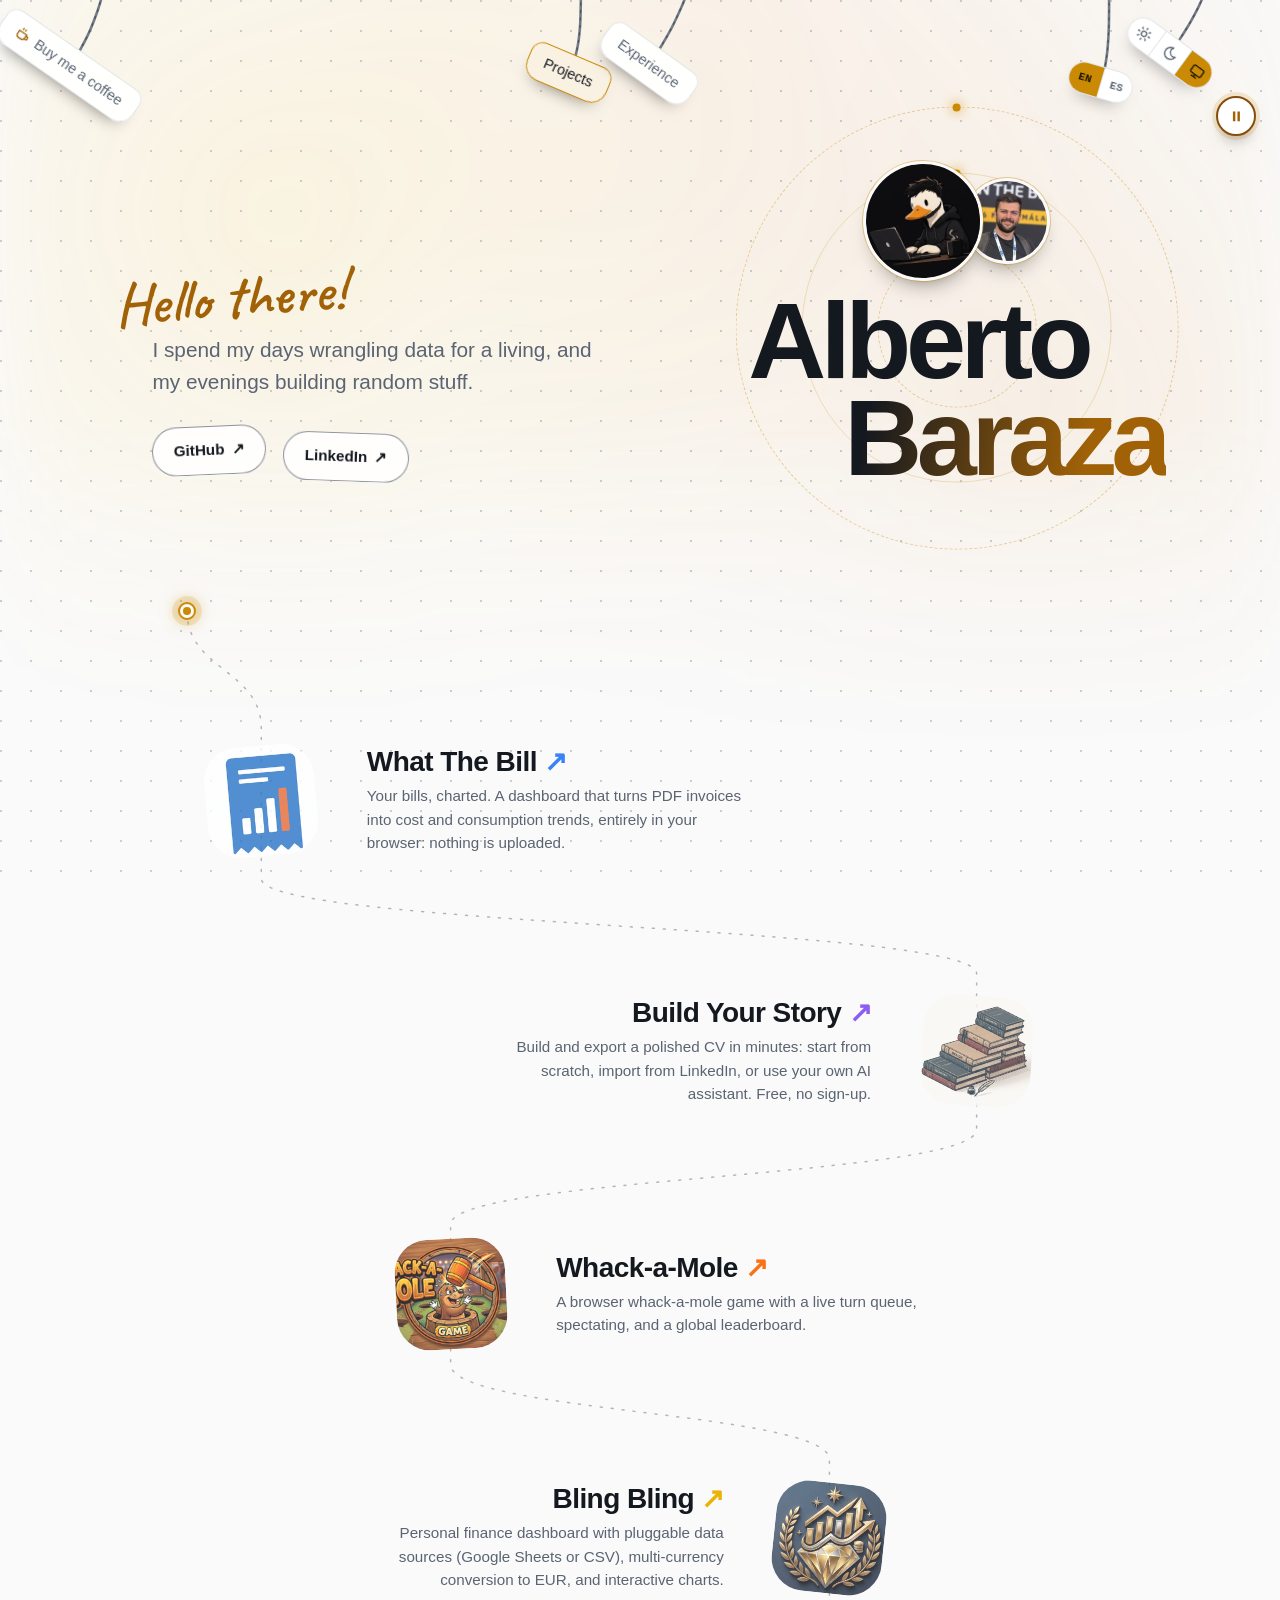
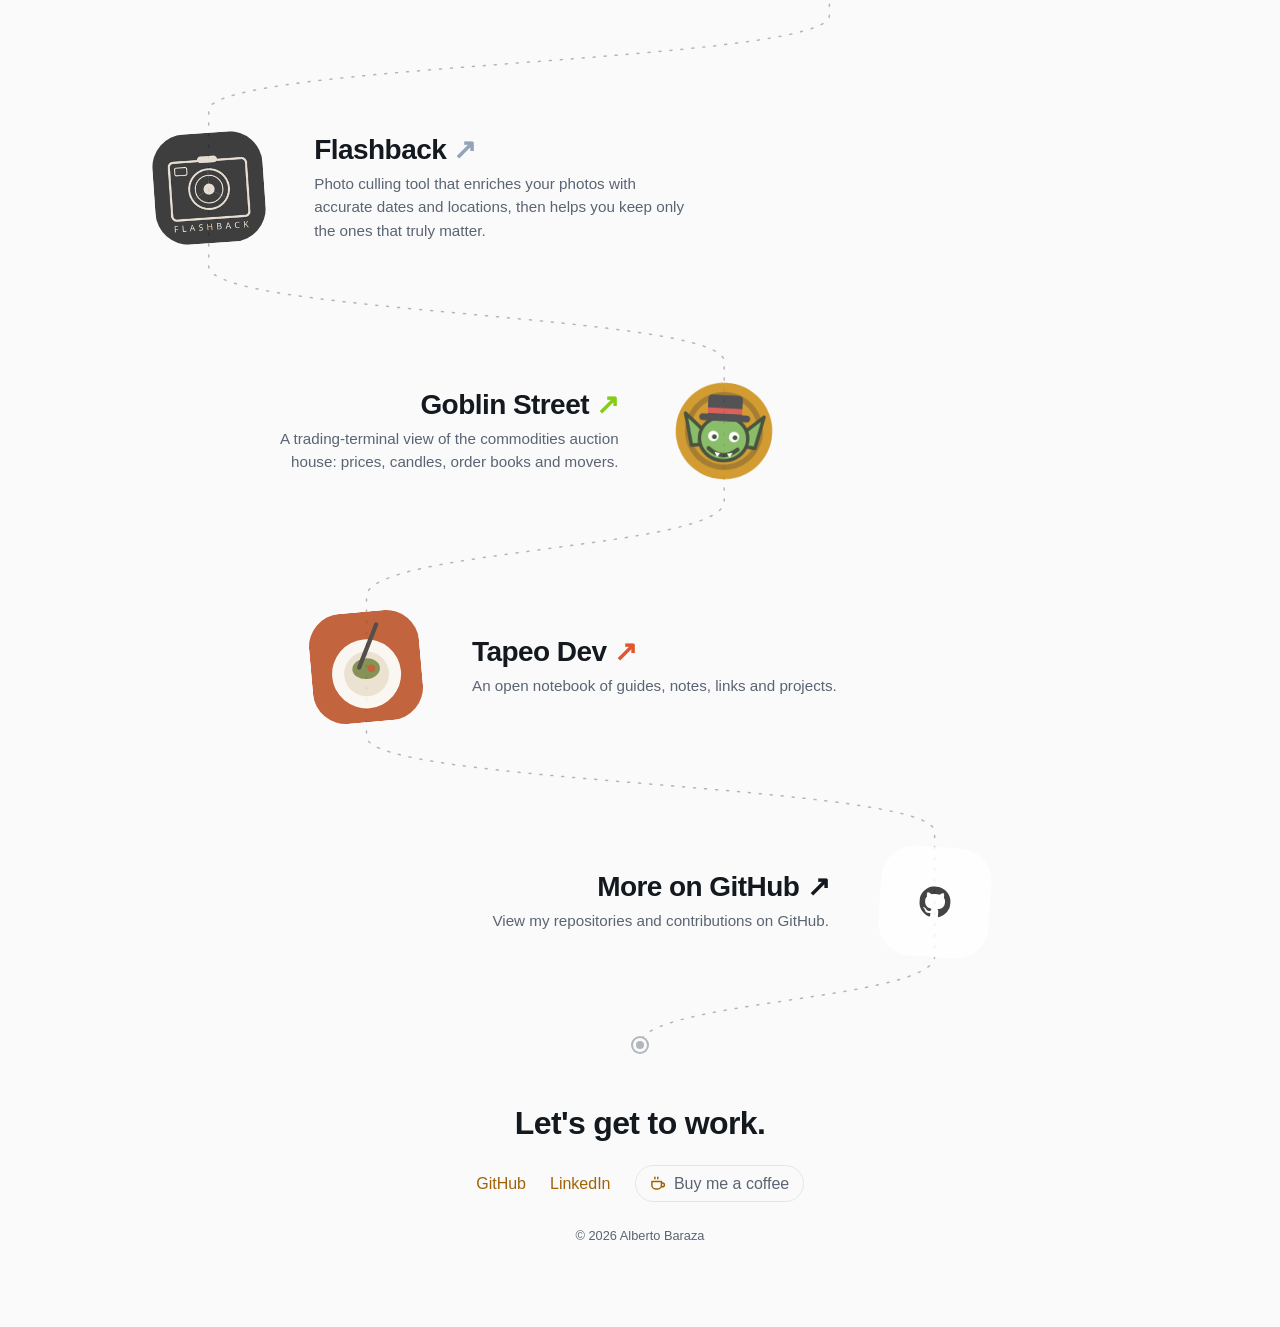
==== commit f282a817: "feat: easter egg added to Projects, a duck hiding under the bottom-right page corner that peels back" ====
--- a/index.html
+++ b/index.html
@@ -272,10 +272,60 @@
     <p class="footer__count" id="visit-count" hidden></p>
   </footer>
 
+  <!-- Easter egg: the very last corner of the page peels off, and a duck is hiding under it (js/duck.js). It stays folded over once pulled.
+       Everything is drawn in a 310 x 310 box whose bottom-right corner is the page's corner. -->
+  <div class="peel" id="peel">
+    <svg class="peel__art" viewBox="0 0 310 310" aria-hidden="true" focusable="false">
+      <defs>
+        <clipPath id="peel-hole-clip"><polygon id="peel-hole-poly" points=""/></clipPath>
+        <pattern id="peel-dots" width="9" height="9" patternUnits="userSpaceOnUse" patternTransform="rotate(30)">
+          <circle cx="4.5" cy="4.5" r="1.5" fill="#d97706" opacity=".3"/>
+        </pattern>
+        <linearGradient id="peel-hole-grad" gradientUnits="userSpaceOnUse">
+          <stop offset="0" stop-color="#000" stop-opacity=".42"/>
+          <stop offset="1" stop-color="#000" stop-opacity="0"/>
+        </linearGradient>
+        <linearGradient id="peel-flap-grad" gradientUnits="userSpaceOnUse">
+          <stop offset="0" stop-color="#000" stop-opacity=".24"/>
+          <stop offset=".45" stop-color="#000" stop-opacity=".05"/>
+          <stop offset="1" stop-color="#fff" stop-opacity=".07"/>
+        </linearGradient>
+        <filter id="peel-shadow" x="-30%" y="-30%" width="160%" height="160%">
+          <feDropShadow dx="0" dy="0" stdDeviation="3.5" flood-color="#000" flood-opacity=".38"/>
+        </filter>
+      </defs>
+
+      <!-- What is under the page: only the part inside the peeled triangle shows -->
+      <g clip-path="url(#peel-hole-clip)">
+        <rect width="310" height="310" fill="#fbbf24"/>
+        <path id="peel-rays" fill="#fcd34d"/>
+        <rect width="310" height="310" fill="url(#peel-dots)"/>
+
+        <!-- The duck. Its picture is only fetched once the corner is lifted (duck.js), so a visitor who never finds it never loads it.
+             It hops when it appears and then sways a little (home.css). -->
+        <g transform="translate(246 302)">
+          <ellipse cx="2" cy="1" rx="34" ry="4.5" fill="#000" opacity=".18"/>
+          <g class="peel__hop">
+            <image class="peel__sway" data-src="assets/easter-egg/duck.webp" x="-44" y="-125" width="88" height="125" preserveAspectRatio="xMidYMax meet"/>
+          </g>
+        </g>
+
+        <rect width="310" height="310" fill="url(#peel-hole-grad)"/>
+      </g>
+
+      <polygon class="peel__flap" id="peel-flap" points=""/>
+      <polygon id="peel-flap-shade" fill="url(#peel-flap-grad)" points=""/>
+    </svg>
+
+    <div class="peel__zone" aria-hidden="true"></div>
+    <p class="peel__say" role="status" data-i18n="duck-found" hidden>Quack! Congratulations, you found me!</p>
+  </div>
+
   <script src="js/i18n.js"></script>
   <script src="js/main.js"></script>
   <script src="js/nav.js"></script>
   <script src="js/home.js"></script>
+  <script src="js/duck.js"></script>
   <span id="page-end" hidden></span>
 </body>
 </html>
--- a/css/hero.css
+++ b/css/hero.css
@@ -111,6 +111,8 @@
   gap: 1.75rem;
   /* how far the bio and the buttons step in from the greeting's edge */
   --intro-indent: clamp(0rem, 3vw, 2.5rem);
+  /* the name's size (the stage takes it as its font-size); the intro uses it to line up with the name */
+  --stage-size: clamp(2.6rem, 10vw, 6.75rem);
 }
 
 .hero__stage {
@@ -120,7 +122,7 @@
   justify-items: start;
   width: fit-content;
   /* The size of the name (it takes this size, below), so the rings can be sized in em and always wrap it */
-  font-size: clamp(2.6rem, 10vw, 6.75rem);
+  font-size: var(--stage-size);
   /* The rings spin, and a spinning circle's box swings out to its corners, which would widen the
      page on narrower windows. Clipping sideways stops that; the padding (taken back by the
      margin) leaves the rings, which overhang the name a little, room to show in full. */
@@ -337,19 +339,32 @@
   pointer-events: none;
 }
 
-/* Too narrow for the two side by side: the name, with its pictures and rings, hugs the right edge,
-   and the intro stays on the left below it. */
+/* Too narrow for the two side by side: the name, with its pictures and rings, is centered (it
+   takes the width anyway, so hugging one edge only looked odd) and bigger, to fill the width it
+   has all to itself, and the intro stays on the left below it. The stage gets more room around the
+   name for the rings, which are wider than the name: there is no neighbour to bump into here. */
 @media (max-width: 720px) {
+  :root {
+    --avatar: max(4.25rem, min(19vw, 7.5rem));
+  }
+
+  .hero--split {
+    --stage-size: clamp(3.2rem, 17vw, 7.5rem);
+  }
+
   .hero__stage {
-    justify-self: end;
-    justify-items: end;
+    justify-self: center;
+    justify-items: center;
+    --bleed: min(0.4em, 3rem);
   }
 }
 
 @media (min-width: 721px) {
   .hero--split {
     grid-template-columns: minmax(0, 1fr) auto;
-    align-items: center;
+    /* Both columns hang from the bottom of the row: the intro ends where the name does (see
+       .hero__intro below), however tall either is. */
+    align-items: end;
     column-gap: clamp(1rem, 3vw, 3rem);
   }
 
@@ -359,9 +374,16 @@
     min-height: calc(4em + var(--bleed-y) * 2);
   }
 
+  /* The intro sits low, its last line (the buttons) standing on the same line as "Baraza". The name
+     is centred in the stage together with the pictures above it, so what is left under the name's
+     box is half of what the stage has to spare: (the stage's 4em - the pictures - their 0.1em gap -
+     the name's two lines of 0.9em and the 0.08em under the last one) / 2 = (2.02em - pictures) / 2;
+     and the baseline is another 0.185em above the bottom of that box, so that much more is left
+     under the intro. */
   .hero__intro {
     grid-column: 1;
     grid-row: 1;
+    margin-bottom: calc((2.39 * var(--stage-size) - var(--avatar)) / 2);
   }
 
   .hero__orbit {
--- a/css/home.css
+++ b/css/home.css
@@ -702,3 +702,159 @@
     display: none;
   }
 }
+
+/* Easter egg: a duck hides under the very last corner of the page (duck.js). The box is anchored to
+   the bottom-right of the document (not the window), so it is only on screen at the end of the
+   page and scrolls away with it like any other part of it. Everything inside is drawn in a
+   310 x 310 design box; duck.js sets --k to scale it down on narrow windows. */
+body.home {
+  position: relative;
+}
+
+.peel {
+  --k: 1;
+  position: absolute;
+  right: 0;
+  bottom: 0;
+  z-index: 3;
+  width: calc(310px * var(--k));
+  height: calc(310px * var(--k));
+  pointer-events: none;
+}
+
+.peel__art {
+  display: block;
+  width: 100%;
+  height: 100%;
+  overflow: visible;
+}
+
+/* The only part that takes the pointer: a small square in the very corner. A finger (which has no
+   hover) first taps it to lift the corner; only then does a drag on it stop scrolling the page. */
+.peel__zone {
+  position: absolute;
+  right: 0;
+  bottom: 0;
+  width: 80px;
+  height: 80px;
+  pointer-events: auto;
+  user-select: none;
+  -webkit-user-select: none;
+  -webkit-touch-callout: none;
+}
+
+.peel.is-armed .peel__zone {
+  touch-action: none;
+  cursor: grab;
+}
+
+.peel.is-held .peel__zone {
+  cursor: grabbing;
+}
+
+.peel.is-open .peel__zone {
+  pointer-events: none;
+}
+
+/* The back of the paper: the page's own colour, shaded where it bends, lifted off the page by a
+   soft shadow */
+.peel__flap {
+  fill: var(--bg-elevated);
+  stroke: var(--border);
+  stroke-width: 1;
+  stroke-linejoin: round;
+  filter: url(#peel-shadow);
+}
+
+/* The duck hops when the hole opens, then sways a little, as if it were pleased */
+.peel.is-open .peel__hop {
+  animation: peel-hop 0.9s 0.3s ease-out both;
+}
+
+.peel.is-open .peel__sway {
+  transform-box: fill-box;
+  transform-origin: 50% 100%;
+  animation: peel-sway 1.3s 1.2s ease-in-out infinite alternate;
+}
+
+@keyframes peel-hop {
+  0% { transform: translateY(0); }
+  35% { transform: translateY(-16px); }
+  65% { transform: translateY(0); }
+  82% { transform: translateY(-5px); }
+  100% { transform: translateY(0); }
+}
+
+@keyframes peel-sway {
+  from { transform: rotate(-1.8deg); }
+  to { transform: rotate(1.8deg); }
+}
+
+/* The duck's words: above the cut edge, its tail pointing down at its head */
+.peel__say {
+  position: absolute;
+  right: calc(26px * var(--k));
+  bottom: calc(190px * var(--k));
+  width: max-content;
+  max-width: min(15.5rem, 62vw);
+  margin: 0;
+  padding: 0.45rem 0.95rem 0.55rem;
+  font-family: var(--font-hand);
+  font-size: 1.6rem;
+  line-height: 1.1;
+  text-align: center;
+  color: var(--text);
+  background: var(--bg-elevated);
+  border: 2px solid var(--accent-line);
+  border-radius: 1rem;
+  box-shadow: 0 6px 18px color-mix(in srgb, #000 28%, transparent);
+  opacity: 0;
+  transform: translateY(10px) scale(0.5);
+  transform-origin: calc(100% - 2.4rem) 100%;
+  transition: opacity 0.25s ease, transform 0.5s var(--spring);
+}
+
+.peel__say[hidden] {
+  display: none;
+}
+
+.peel__say::after {
+  content: "";
+  position: absolute;
+  right: calc(38px * var(--k) - 7px);
+  bottom: -9px;
+  width: 14px;
+  height: 14px;
+  background: var(--bg-elevated);
+  border-right: 2px solid var(--accent-line);
+  border-bottom: 2px solid var(--accent-line);
+  transform: rotate(45deg);
+}
+
+.peel__say.is-shown {
+  opacity: 1;
+  transform: none;
+}
+
+/* After a while it goes quiet, so it doesn't sit on the footer for good */
+.peel__say.is-shown.is-quiet {
+  opacity: 0;
+  transition: opacity 1.2s ease;
+}
+
+@media (prefers-reduced-motion: reduce) {
+  .peel__say {
+    transition: none;
+  }
+
+  .peel.is-open .peel__hop,
+  .peel.is-open .peel__sway {
+    animation: none;
+  }
+}
+
+/* The switch that turns the swinging off turns this off too (also set for reduced motion) */
+.nav-still .peel.is-open .peel__hop,
+.nav-still .peel.is-open .peel__sway {
+  animation: none;
+}
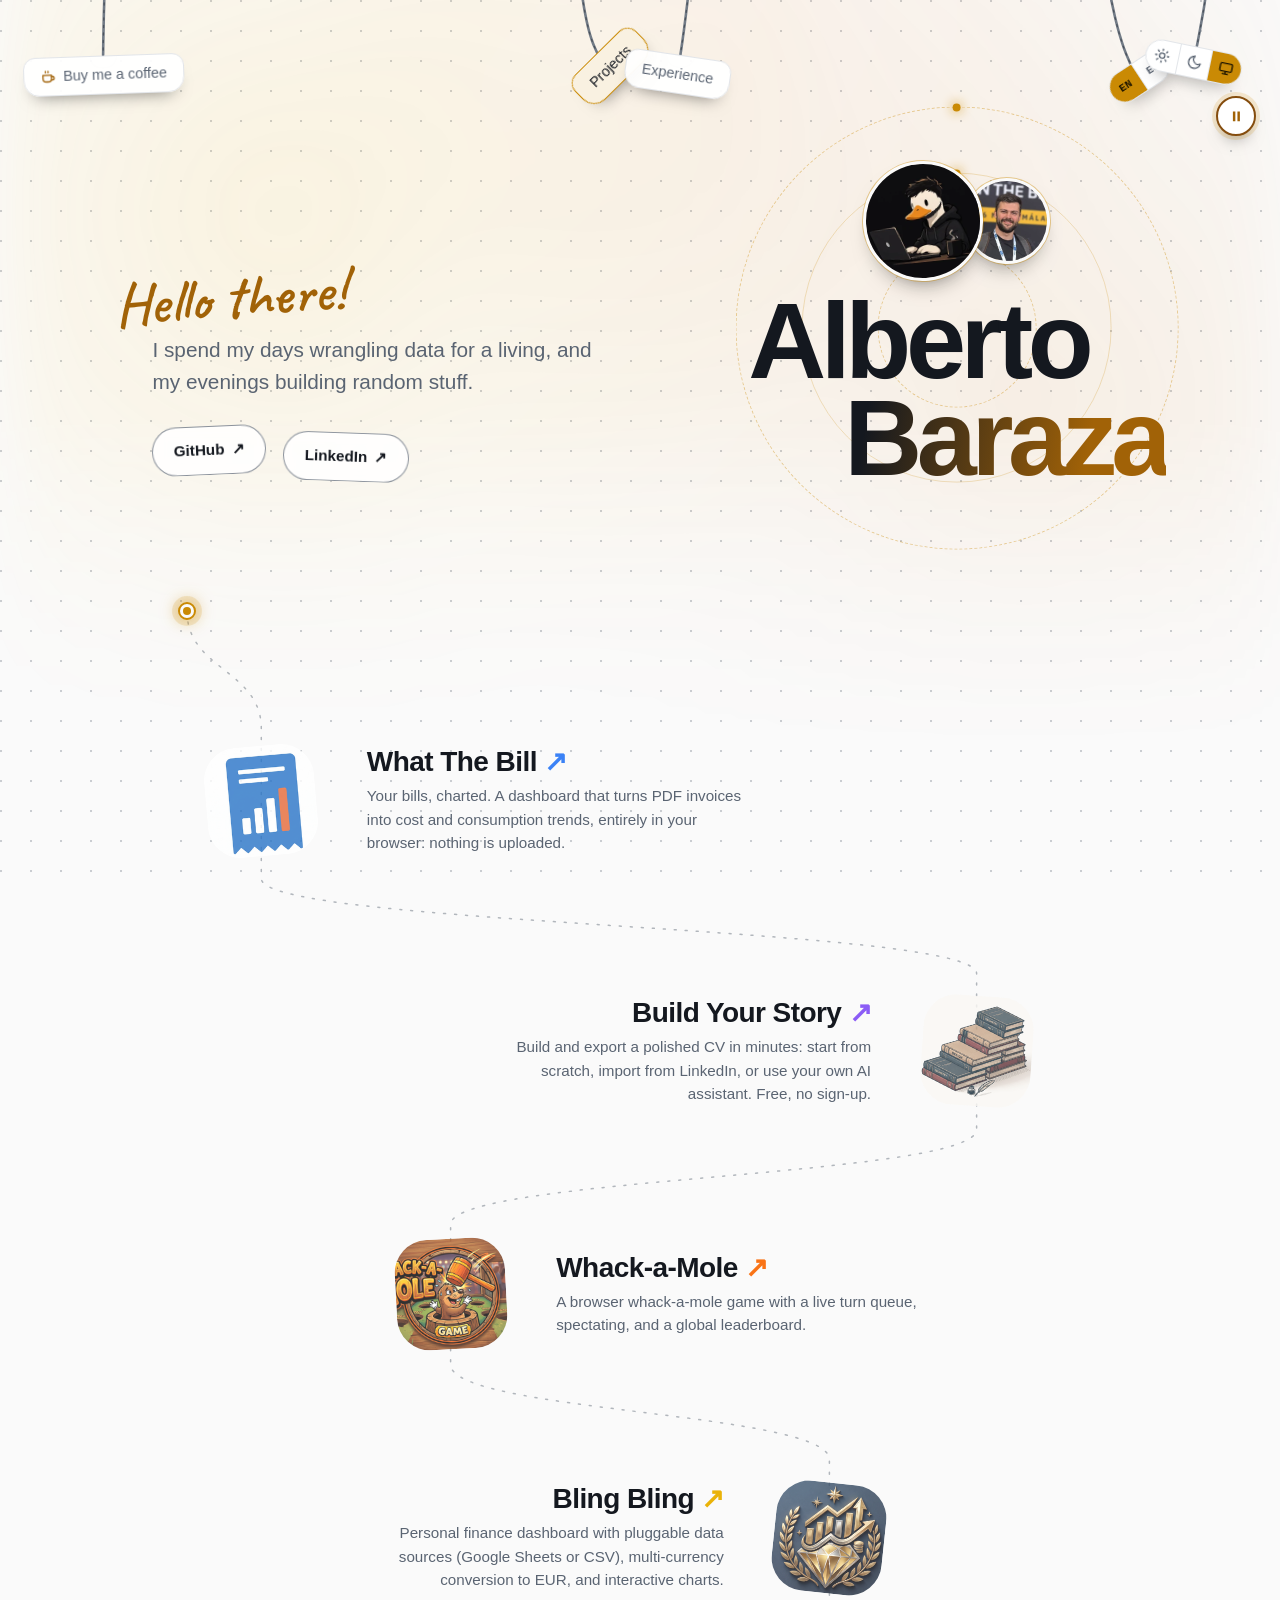
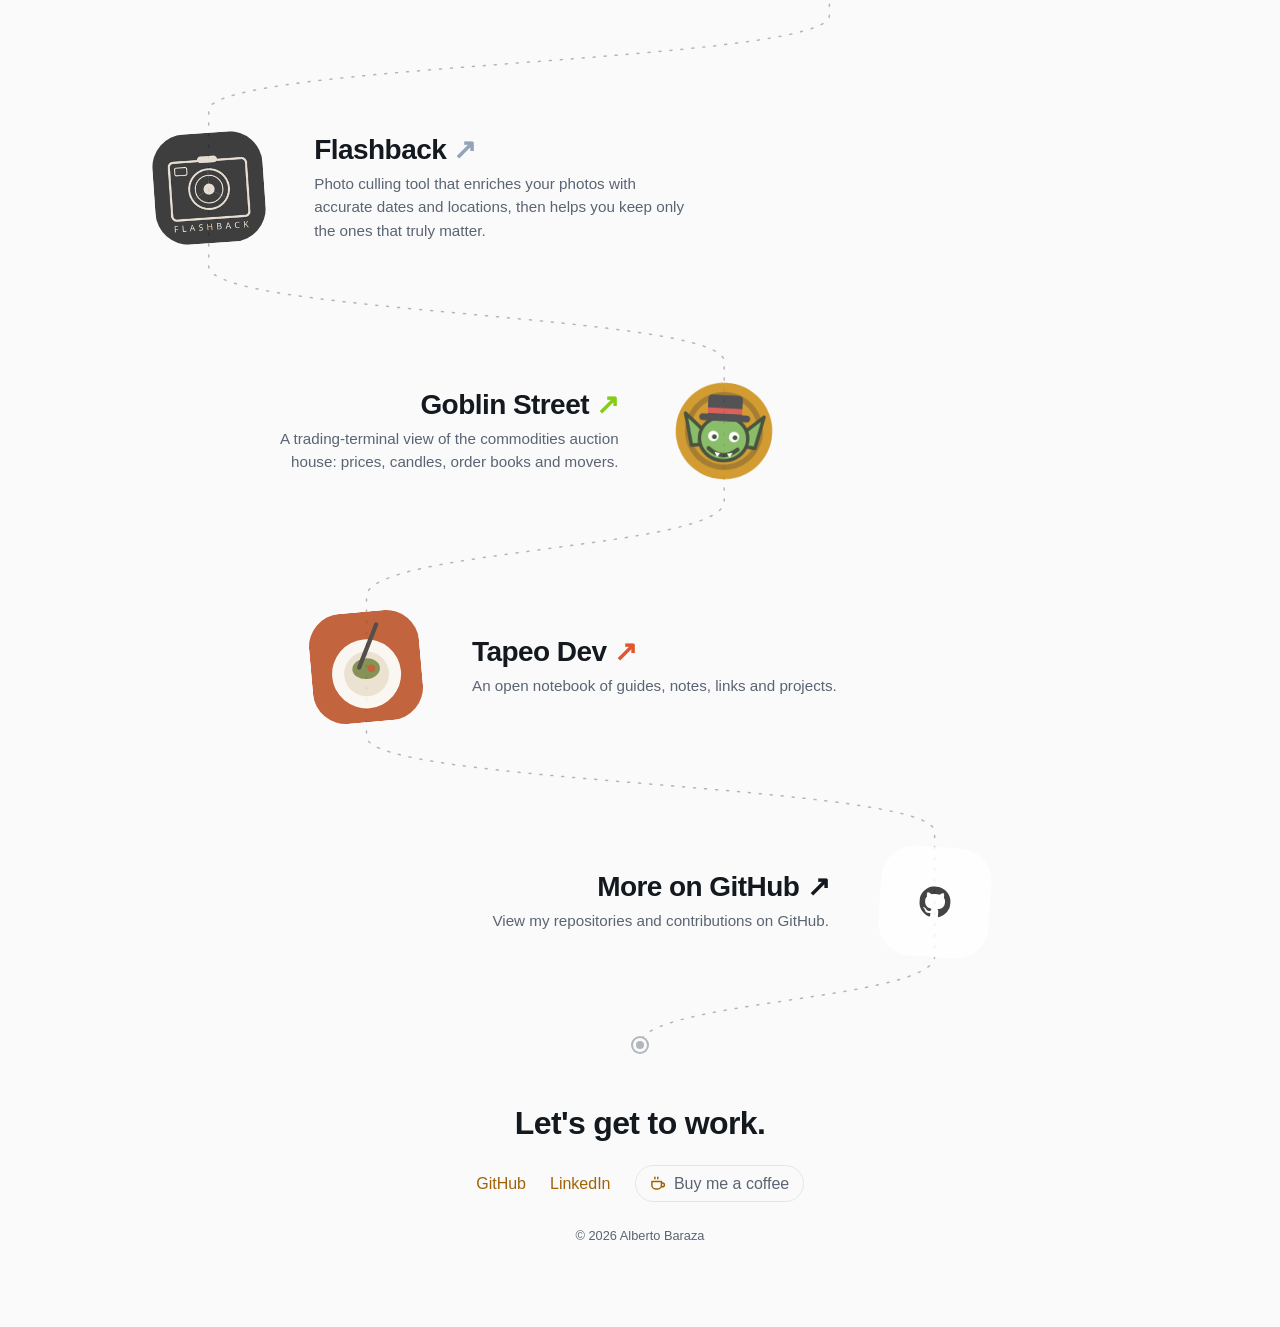
==== commit dfe2b065: "style: duck speech bubble shortened to "You found me!"" ====
--- a/index.html
+++ b/index.html
@@ -318,7 +318,7 @@
     </svg>
 
     <div class="peel__zone" aria-hidden="true"></div>
-    <p class="peel__say" role="status" data-i18n="duck-found" hidden>Quack! Congratulations, you found me!</p>
+    <p class="peel__say" role="status" data-i18n="duck-found" hidden>You found me!</p>
   </div>
 
   <script src="js/i18n.js"></script>
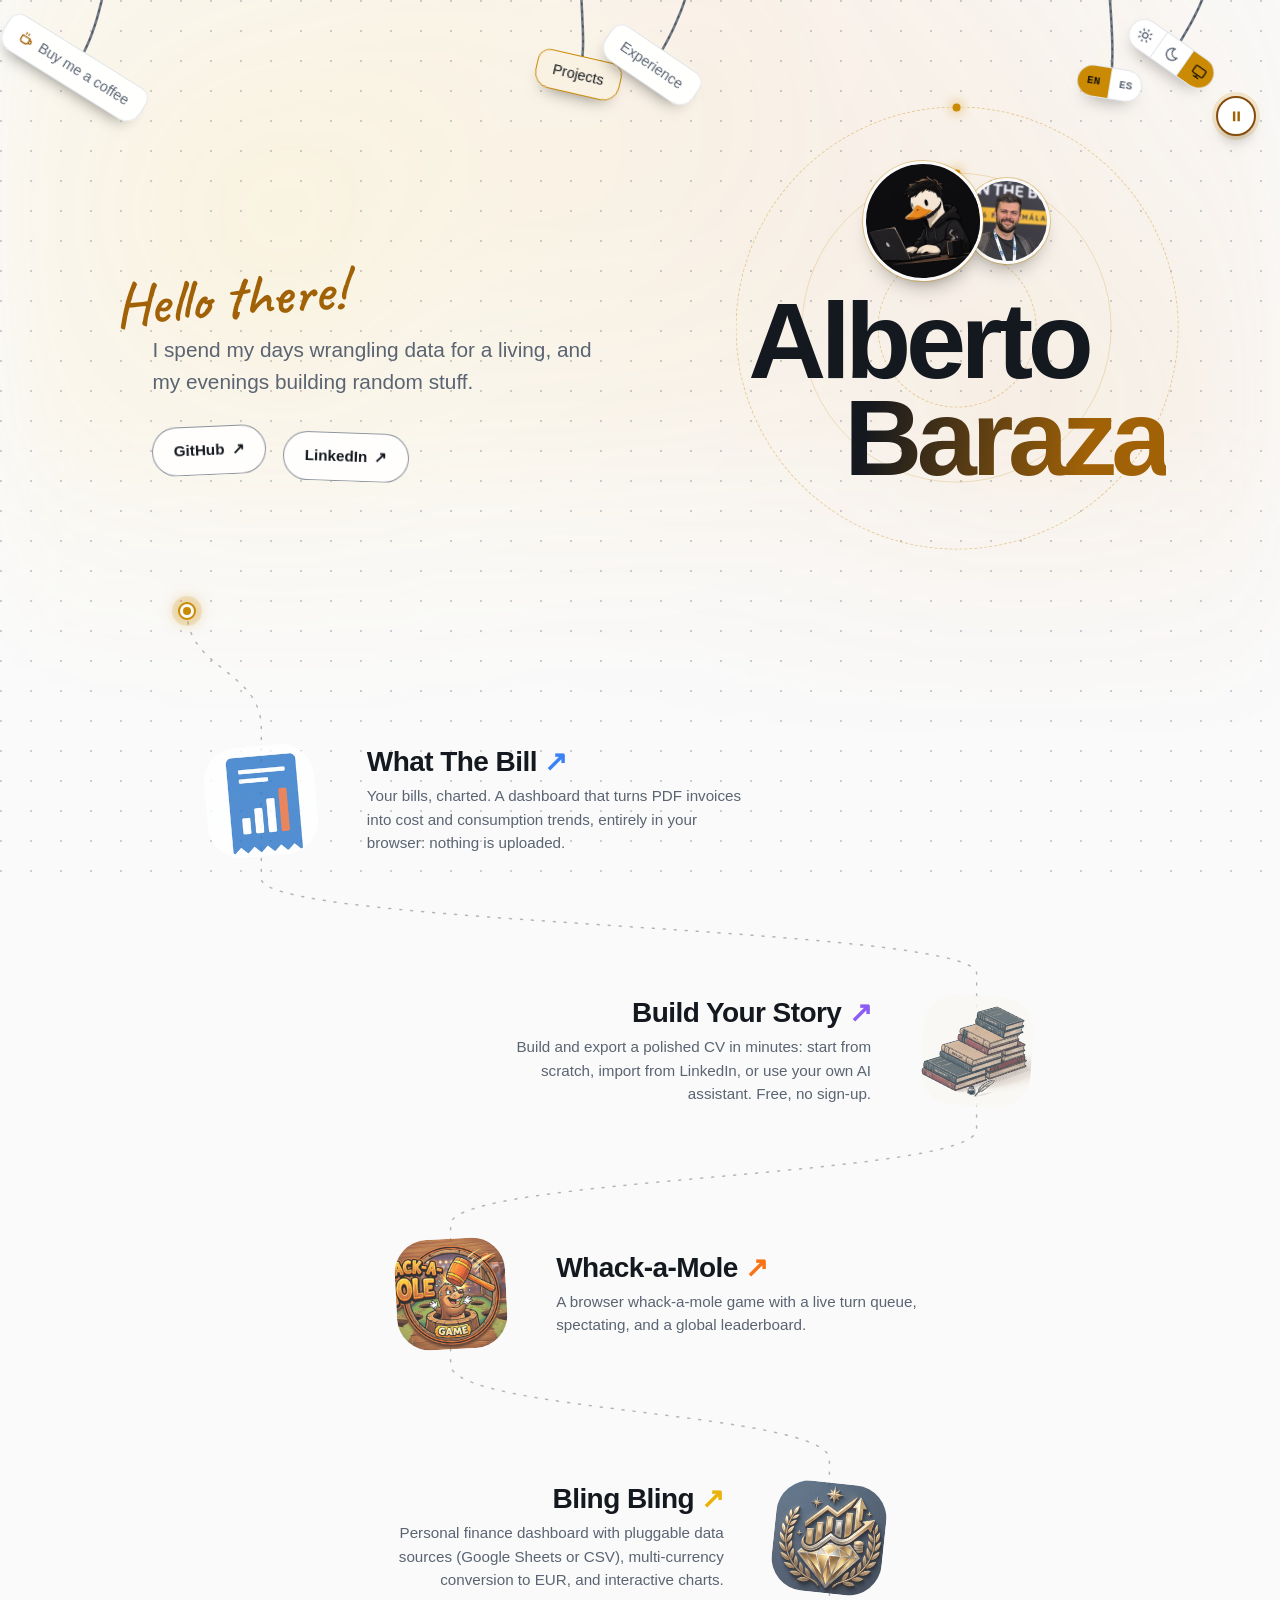
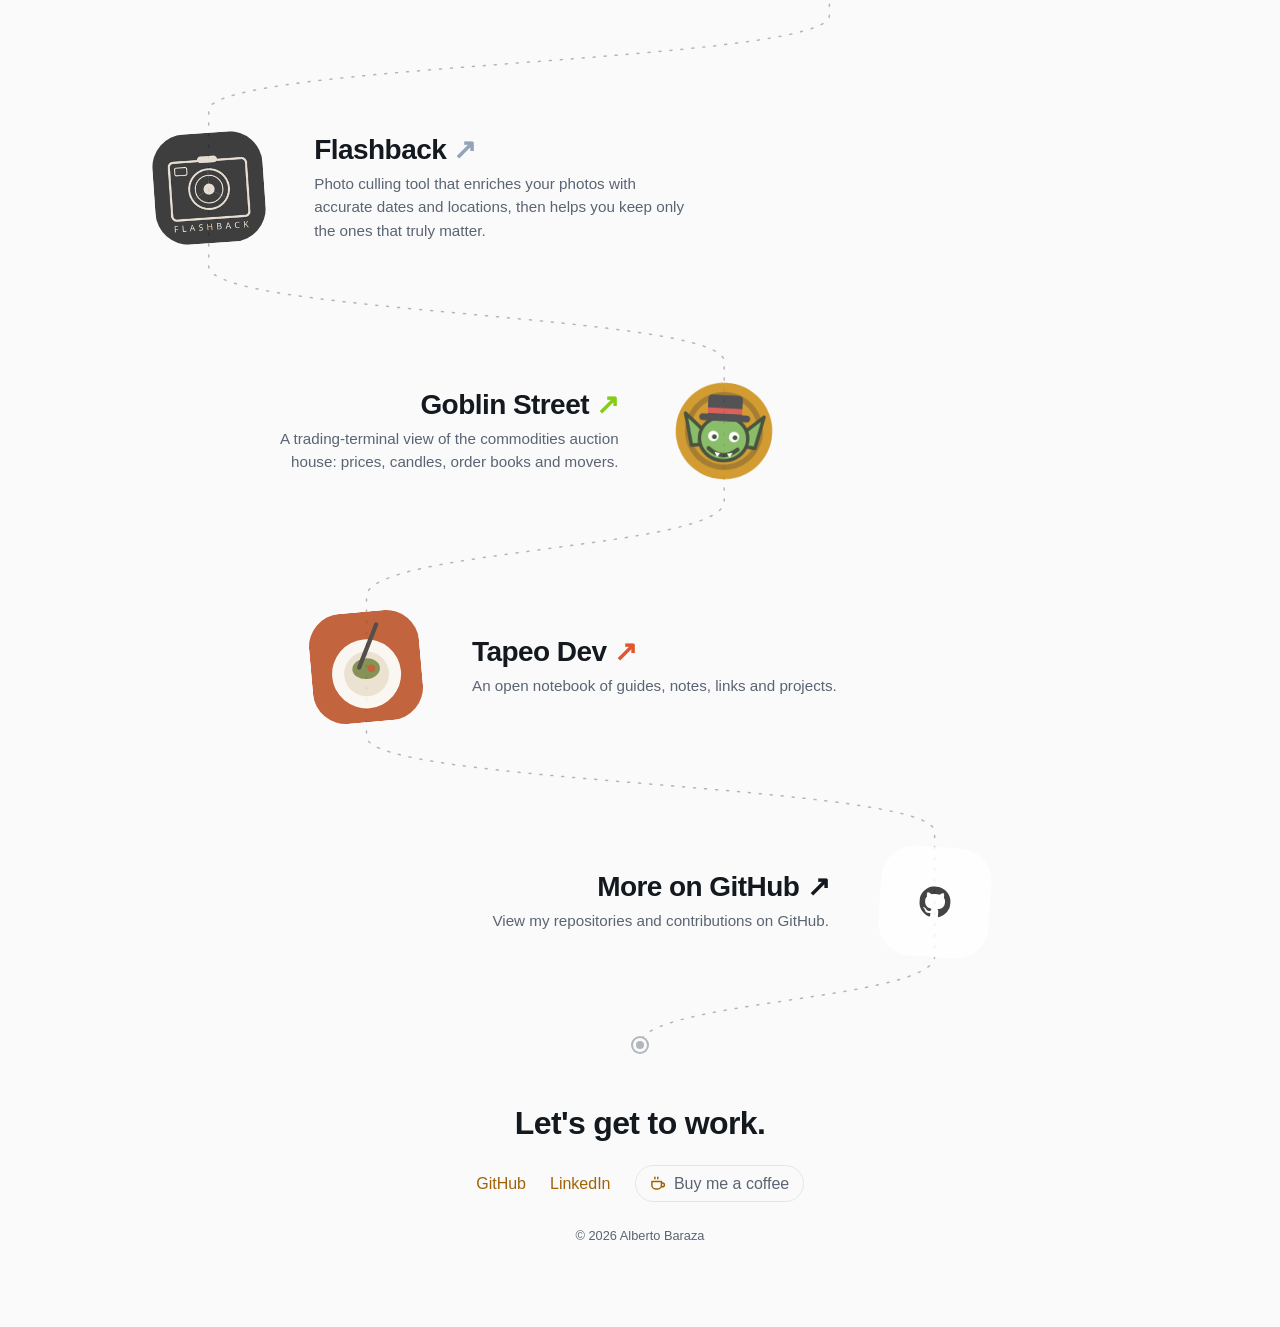
==== commit 4a859a14: "refactor: apps and repos unified as projects, all showing their latest release" ====
--- a/index.html
+++ b/index.html
@@ -110,7 +110,7 @@
   </header>
 
   <main class="home-main">
-    <!-- The pipeline: drawn by home.js through the hero pin, every app icon and the projects pin. -->
+    <!-- The pipeline: drawn by home.js through the hero pin, every project icon and the closing pin. -->
     <svg class="flow" aria-hidden="true" focusable="false">
       <path class="flow__track"/>
       <path class="flow__glow" pathLength="1"/>
@@ -160,7 +160,7 @@
 
     <section class="journey">
       <div class="journey__map">
-        <a class="station" style="--i:1; --node-color:#3b82f6" href="https://what-the-bill.app" data-lang-key="what-the-bill" data-version-url="https://what-the-bill.app/version.json" target="_blank" rel="noopener">
+        <a class="station station--project" style="--i:1; --node-color:#3b82f6" href="https://what-the-bill.app" data-lang-key="what-the-bill" data-version-url="https://what-the-bill.app/version.json" target="_blank" rel="noopener">
           <span class="station__icon">
             <span class="station__orbit"></span>
             <img src="assets/projects/what-the-bill.png" alt="" loading="lazy">
@@ -168,10 +168,10 @@
           <div class="station__body reveal">
             <span class="station__date"></span>
             <h2 class="station__title">What The Bill <span class="station__arrow">↗</span></h2>
-            <p data-i18n="apps-what-the-bill-desc">Your bills, charted. A dashboard that turns PDF invoices into cost and consumption trends, entirely in your browser: nothing is uploaded.</p>
-          </div>
-        </a>
-        <a class="station" style="--i:2; --node-color:#8b5cf6" href="https://build-your-story.app" data-lang-key="build-your-story" data-version-url="https://build-your-story.app/version.json" target="_blank" rel="noopener">
+            <p data-i18n="proj-what-the-bill-desc">Your bills, charted. A dashboard that turns PDF invoices into cost and consumption trends, entirely in your browser: nothing is uploaded.</p>
+          </div>
+        </a>
+        <a class="station station--project" style="--i:2; --node-color:#8b5cf6" href="https://build-your-story.app" data-lang-key="build-your-story" data-version-url="https://build-your-story.app/version.json" target="_blank" rel="noopener">
           <span class="station__icon">
             <span class="station__orbit"></span>
             <img src="assets/projects/build-your-story.png" alt="" loading="lazy">
@@ -179,10 +179,10 @@
           <div class="station__body reveal">
             <span class="station__date"></span>
             <h2 class="station__title">Build Your Story <span class="station__arrow">↗</span></h2>
-            <p data-i18n="apps-build-your-story-desc">Build and export a polished CV in minutes: start from scratch, import from LinkedIn, or use your own AI assistant. Free, no sign-up.</p>
-          </div>
-        </a>
-        <a class="station" style="--i:3; --node-color:#f97316" href="https://whack-a-mole.app" data-lang-key="whack-a-mole" data-version-url="https://whack-a-mole.app/version.json" target="_blank" rel="noopener">
+            <p data-i18n="proj-build-your-story-desc">Build and export a polished CV in minutes: start from scratch, import from LinkedIn, or use your own AI assistant. Free, no sign-up.</p>
+          </div>
+        </a>
+        <a class="station station--project" style="--i:3; --node-color:#f97316" href="https://whack-a-mole.app" data-lang-key="whack-a-mole" data-version-url="https://whack-a-mole.app/version.json" target="_blank" rel="noopener">
           <span class="station__icon">
             <span class="station__orbit"></span>
             <img src="assets/projects/whack-a-mole.png" alt="" loading="lazy">
@@ -190,10 +190,10 @@
           <div class="station__body reveal">
             <span class="station__date"></span>
             <h2 class="station__title">Whack-a-Mole <span class="station__arrow">↗</span></h2>
-            <p data-i18n="apps-whack-a-mole-desc">A browser whack-a-mole game with a live turn queue, spectating, and a global leaderboard.</p>
-          </div>
-        </a>
-        <a class="station" style="--i:4; --node-color:#eab308" href="https://bling-bling.app" data-lang-key="bling-bling" data-version-url="https://bling-bling.app/version.json" target="_blank" rel="noopener">
+            <p data-i18n="proj-whack-a-mole-desc">A browser whack-a-mole game with a live turn queue, spectating, and a global leaderboard.</p>
+          </div>
+        </a>
+        <a class="station station--project" style="--i:4; --node-color:#eab308" href="https://bling-bling.app" data-lang-key="bling-bling" data-version-url="https://bling-bling.app/version.json" target="_blank" rel="noopener">
           <span class="station__icon">
             <span class="station__orbit"></span>
             <img src="assets/projects/bling-bling.png" alt="" loading="lazy">
@@ -201,10 +201,10 @@
           <div class="station__body reveal">
             <span class="station__date"></span>
             <h2 class="station__title">Bling Bling <span class="station__arrow">↗</span></h2>
-            <p data-i18n="apps-bling-bling-desc">Personal finance dashboard with pluggable data sources (Google Sheets or CSV), multi-currency conversion to EUR, and interactive charts.</p>
-          </div>
-        </a>
-        <a class="station" style="--i:5; --node-color:#94a3b8" href="https://flash-back.app" data-lang-key="flash-back" data-version-url="https://flash-back.app/version.json" target="_blank" rel="noopener">
+            <p data-i18n="proj-bling-bling-desc">Personal finance dashboard with pluggable data sources (Google Sheets or CSV), multi-currency conversion to EUR, and interactive charts.</p>
+          </div>
+        </a>
+        <a class="station station--project" style="--i:5; --node-color:#94a3b8" href="https://flash-back.app" data-lang-key="flash-back" data-version-url="https://flash-back.app/version.json" target="_blank" rel="noopener">
           <span class="station__icon">
             <span class="station__orbit"></span>
             <img src="assets/projects/flashback.png" alt="" loading="lazy">
@@ -212,10 +212,10 @@
           <div class="station__body reveal">
             <span class="station__date"></span>
             <h2 class="station__title">Flashback <span class="station__arrow">↗</span></h2>
-            <p data-i18n="apps-flashback-desc">Photo culling tool that enriches your photos with accurate dates and locations, then helps you keep only the ones that truly matter.</p>
-          </div>
-        </a>
-        <a class="station" style="--i:6; --node-color:#84cc16" href="https://goblin-street.app" data-lang-key="goblin-street" data-version-url="https://goblin-street.app/version.json" target="_blank" rel="noopener">
+            <p data-i18n="proj-flashback-desc">Photo culling tool that enriches your photos with accurate dates and locations, then helps you keep only the ones that truly matter.</p>
+          </div>
+        </a>
+        <a class="station station--project" style="--i:6; --node-color:#84cc16" href="https://goblin-street.app" data-lang-key="goblin-street" data-version-url="https://goblin-street.app/version.json" target="_blank" rel="noopener">
           <span class="station__icon">
             <span class="station__orbit"></span>
             <img src="assets/projects/goblin-street.png" alt="" loading="lazy">
@@ -223,10 +223,10 @@
           <div class="station__body reveal">
             <span class="station__date"></span>
             <h2 class="station__title">Goblin Street <span class="station__arrow">↗</span></h2>
-            <p data-i18n="apps-goblin-street-desc">A trading-terminal view of the commodities auction house: prices, candles, order books and movers.</p>
-          </div>
-        </a>
-        <a class="station station--project" style="--i:7; --node-color:#e2572b" href="https://tapeo.dev" data-lang-key="tapeo-dev" target="_blank" rel="noopener">
+            <p data-i18n="proj-goblin-street-desc">A trading-terminal view of the commodities auction house: prices, candles, order books and movers.</p>
+          </div>
+        </a>
+        <a class="station station--project" style="--i:7; --node-color:#e2572b" href="https://tapeo.dev" data-lang-key="tapeo-dev" data-version-url="https://tapeo.dev/version.json" target="_blank" rel="noopener">
           <span class="station__icon">
             <span class="station__orbit"></span>
             <img src="assets/projects/tapeo-dev.svg" alt="" loading="lazy">
@@ -237,7 +237,7 @@
             <p data-i18n="proj-tapeo-dev-desc">An open notebook of guides, notes, links and projects.</p>
           </div>
         </a>
-        <!-- home.js inserts the live GitHub repo stations here, just before this last stop -->
+        <!-- home.js adds the public GitHub projects here, just before this last stop -->
         <a class="station station--more" style="--i:8; --node-color:var(--text)" href="https://github.com/albertobaraza" target="_blank" rel="noopener">
           <span class="station__icon">
             <span class="station__orbit"></span>
--- a/css/home.css
+++ b/css/home.css
@@ -127,7 +127,7 @@
   bottom: 2.25rem;
 }
 
-/* Journey: every app and project is a station on the same line (mobile-first; the
+/* Journey: every project is a station on the same line (mobile-first; the
    staggered desktop composition is in the media query below). */
 
 .journey {
@@ -206,7 +206,7 @@
 .station:nth-child(6n + 5) { --tilt: -4deg; }
 .station:nth-child(6n + 6) { --tilt: 3deg; }
 
-/* The artwork: an app icon, or a generated tile (repo initials / GitHub mark) */
+/* The artwork: a project icon, or a generated tile (repo initials / GitHub mark) */
 .station__icon > img,
 .station__thumb {
   position: relative;
@@ -298,7 +298,7 @@
 
 /* Language chart: a card that opens from the icon toward the text and spells out the ring. The
    station sets --peek (0 closed, 1 open) and everything below derives from it, so the card, its
-   bars and the faded text can't drift apart. Only repo stations with language data have one. */
+   bars and the faded text can't drift apart. Only projects with language data have one. */
 .station--langs {
   --peek: 0;
 }
@@ -510,7 +510,7 @@
   transition: scale 0.1s ease-out, rotate 0.1s ease-out;
 }
 
-/* Version (apps) or license (repos), pinned to the icon */
+/* Latest release version, pinned to the icon */
 .station__badge {
   position: absolute;
   right: -0.5rem;
@@ -534,7 +534,7 @@
   padding: 0.85rem 1.1rem;
 }
 
-/* Handwritten line above the title: release date (apps) or last commit (repos) */
+/* Handwritten line above the title: the latest release date */
 .station__date {
   display: block;
   margin-bottom: 0.1rem;
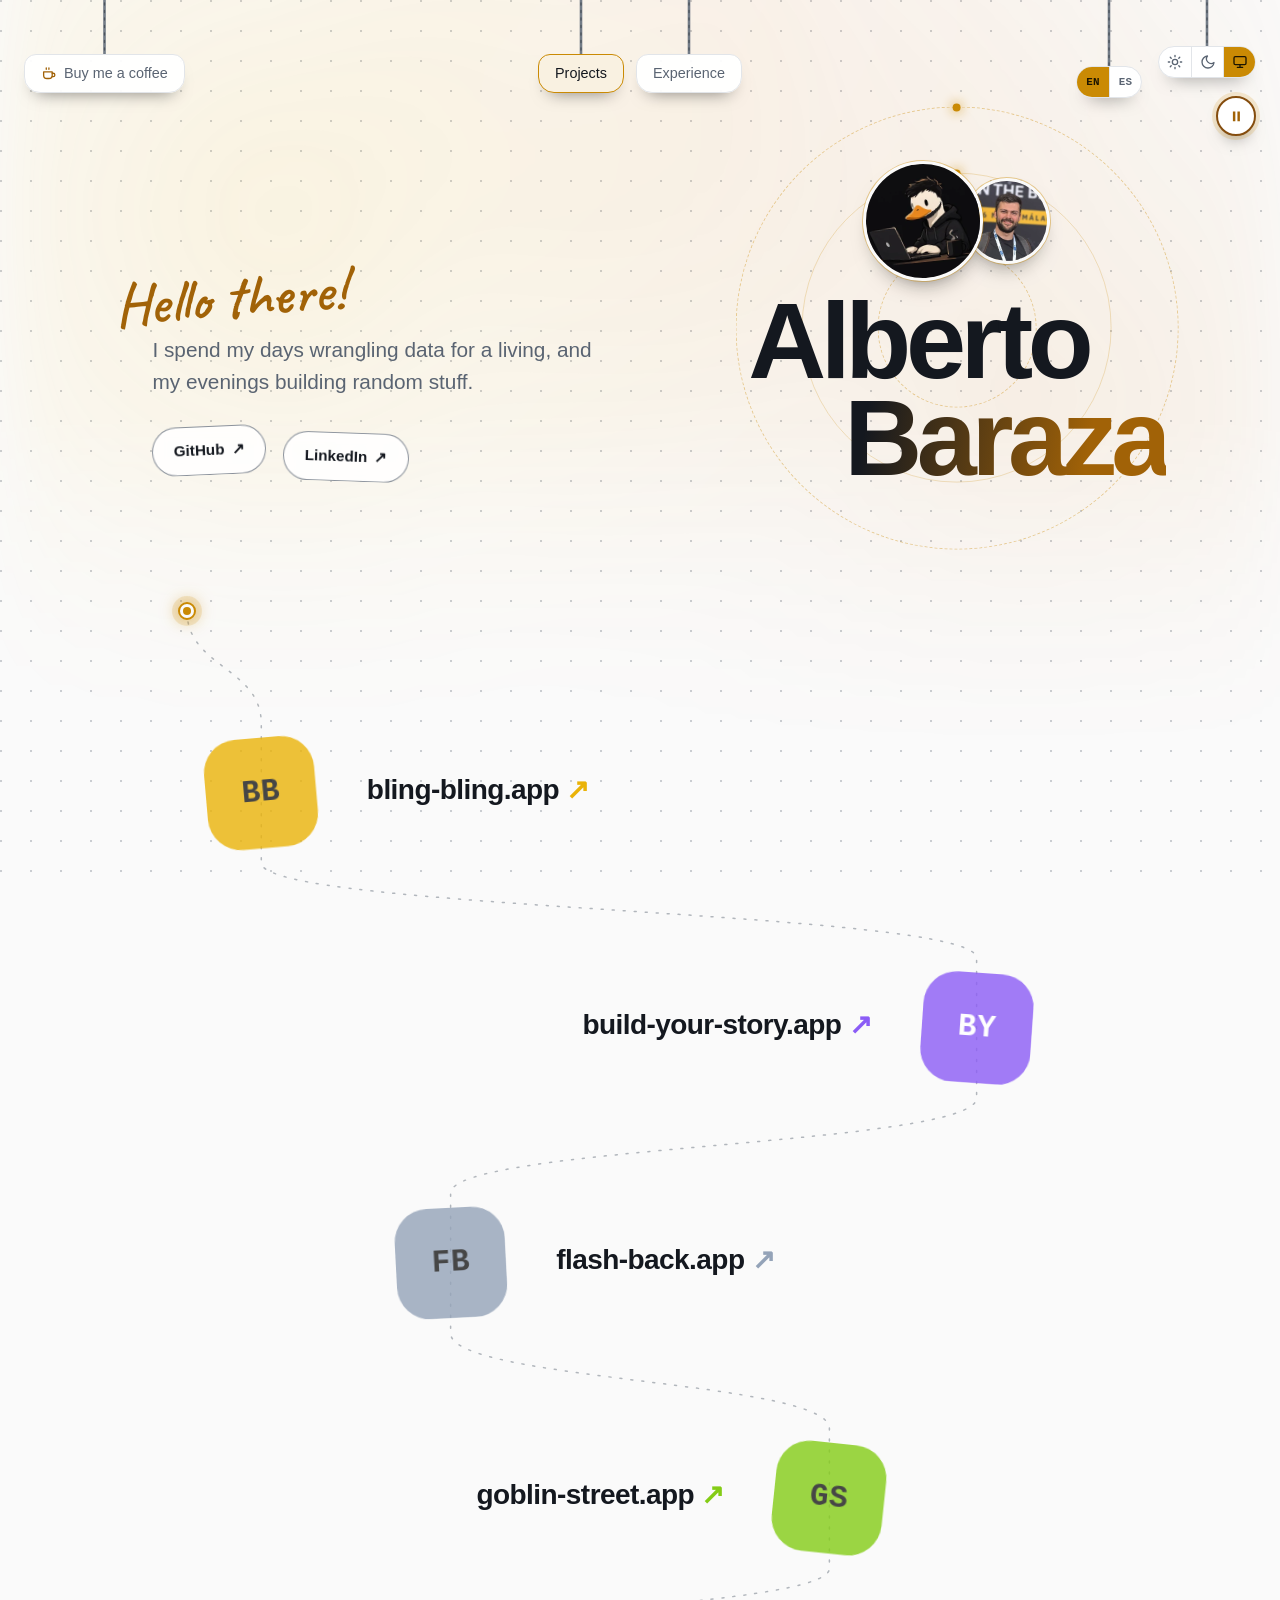
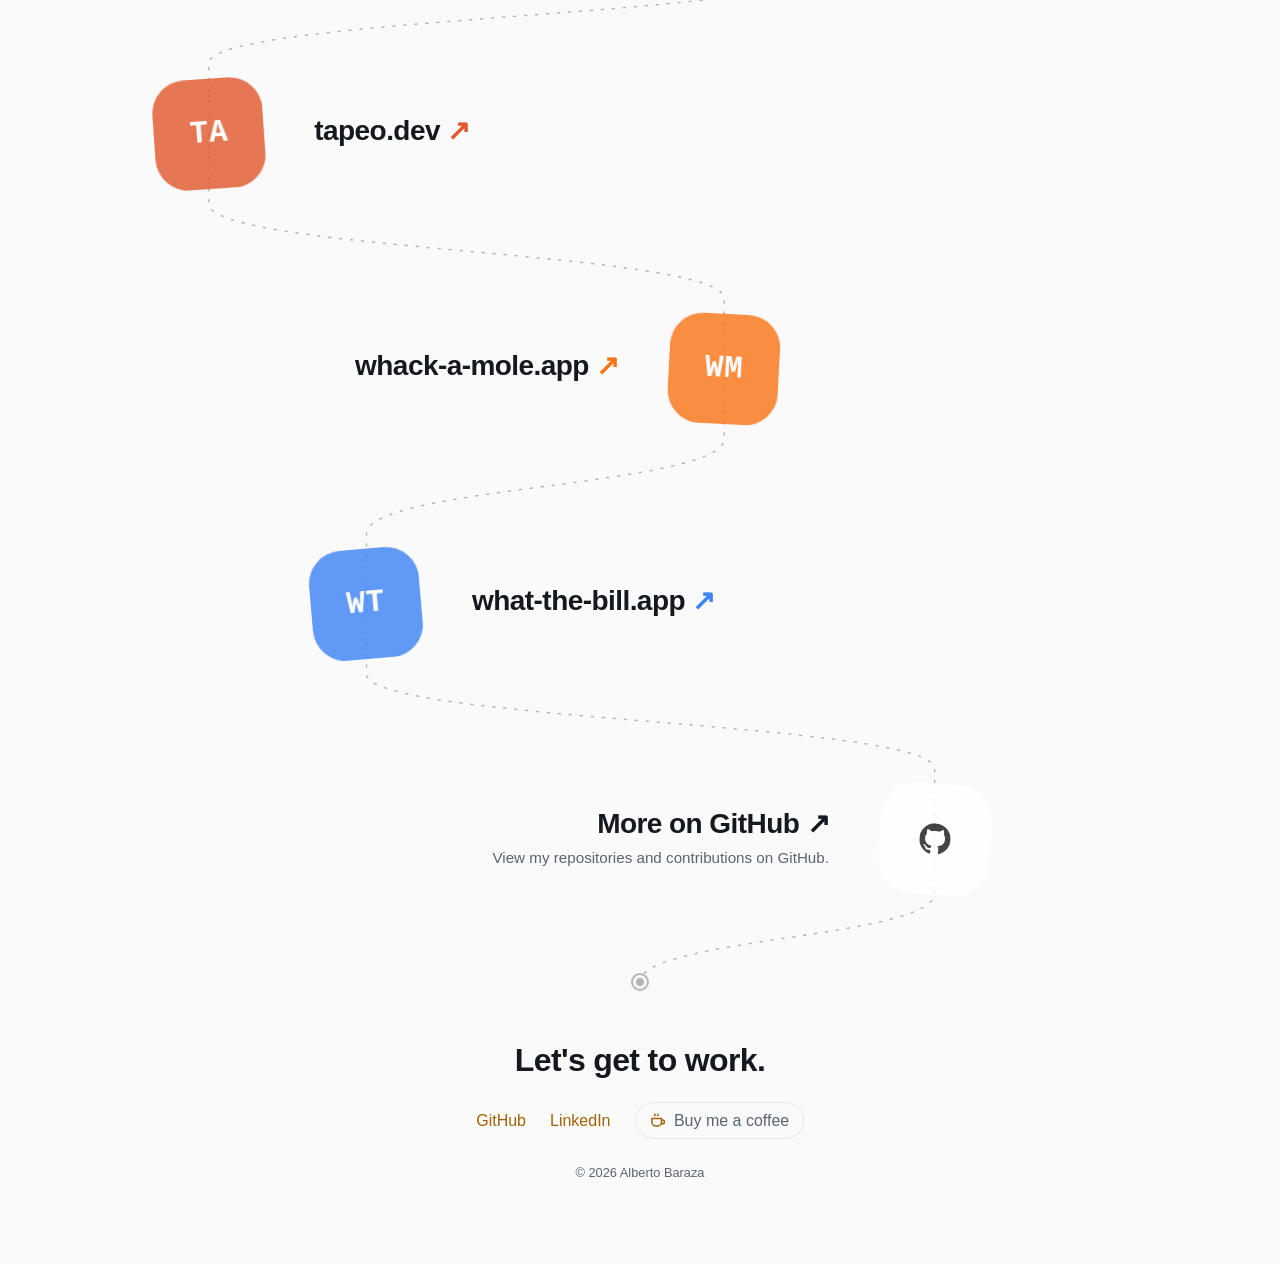
==== commit fb3d05c4: "feat: projects written in index.html read their name, description and icon from each site's manifest" ====
--- a/index.html
+++ b/index.html
@@ -160,81 +160,81 @@
 
     <section class="journey">
       <div class="journey__map">
-        <a class="station station--project" style="--i:1; --node-color:#3b82f6" href="https://what-the-bill.app" data-lang-key="what-the-bill" data-version-url="https://what-the-bill.app/version.json" target="_blank" rel="noopener">
-          <span class="station__icon">
-            <span class="station__orbit"></span>
-            <img src="assets/projects/what-the-bill.png" alt="" loading="lazy">
-          </span>
-          <div class="station__body reveal">
-            <span class="station__date"></span>
-            <h2 class="station__title">What The Bill <span class="station__arrow">↗</span></h2>
-            <p data-i18n="proj-what-the-bill-desc">Your bills, charted. A dashboard that turns PDF invoices into cost and consumption trends, entirely in your browser: nothing is uploaded.</p>
-          </div>
-        </a>
-        <a class="station station--project" style="--i:2; --node-color:#8b5cf6" href="https://build-your-story.app" data-lang-key="build-your-story" data-version-url="https://build-your-story.app/version.json" target="_blank" rel="noopener">
-          <span class="station__icon">
-            <span class="station__orbit"></span>
-            <img src="assets/projects/build-your-story.png" alt="" loading="lazy">
-          </span>
-          <div class="station__body reveal">
-            <span class="station__date"></span>
-            <h2 class="station__title">Build Your Story <span class="station__arrow">↗</span></h2>
-            <p data-i18n="proj-build-your-story-desc">Build and export a polished CV in minutes: start from scratch, import from LinkedIn, or use your own AI assistant. Free, no sign-up.</p>
-          </div>
-        </a>
-        <a class="station station--project" style="--i:3; --node-color:#f97316" href="https://whack-a-mole.app" data-lang-key="whack-a-mole" data-version-url="https://whack-a-mole.app/version.json" target="_blank" rel="noopener">
-          <span class="station__icon">
-            <span class="station__orbit"></span>
-            <img src="assets/projects/whack-a-mole.png" alt="" loading="lazy">
-          </span>
-          <div class="station__body reveal">
-            <span class="station__date"></span>
-            <h2 class="station__title">Whack-a-Mole <span class="station__arrow">↗</span></h2>
-            <p data-i18n="proj-whack-a-mole-desc">A browser whack-a-mole game with a live turn queue, spectating, and a global leaderboard.</p>
-          </div>
-        </a>
-        <a class="station station--project" style="--i:4; --node-color:#eab308" href="https://bling-bling.app" data-lang-key="bling-bling" data-version-url="https://bling-bling.app/version.json" target="_blank" rel="noopener">
-          <span class="station__icon">
-            <span class="station__orbit"></span>
-            <img src="assets/projects/bling-bling.png" alt="" loading="lazy">
-          </span>
-          <div class="station__body reveal">
-            <span class="station__date"></span>
-            <h2 class="station__title">Bling Bling <span class="station__arrow">↗</span></h2>
-            <p data-i18n="proj-bling-bling-desc">Personal finance dashboard with pluggable data sources (Google Sheets or CSV), multi-currency conversion to EUR, and interactive charts.</p>
-          </div>
-        </a>
-        <a class="station station--project" style="--i:5; --node-color:#94a3b8" href="https://flash-back.app" data-lang-key="flash-back" data-version-url="https://flash-back.app/version.json" target="_blank" rel="noopener">
-          <span class="station__icon">
-            <span class="station__orbit"></span>
-            <img src="assets/projects/flashback.png" alt="" loading="lazy">
-          </span>
-          <div class="station__body reveal">
-            <span class="station__date"></span>
-            <h2 class="station__title">Flashback <span class="station__arrow">↗</span></h2>
-            <p data-i18n="proj-flashback-desc">Photo culling tool that enriches your photos with accurate dates and locations, then helps you keep only the ones that truly matter.</p>
-          </div>
-        </a>
-        <a class="station station--project" style="--i:6; --node-color:#84cc16" href="https://goblin-street.app" data-lang-key="goblin-street" data-version-url="https://goblin-street.app/version.json" target="_blank" rel="noopener">
-          <span class="station__icon">
-            <span class="station__orbit"></span>
-            <img src="assets/projects/goblin-street.png" alt="" loading="lazy">
-          </span>
-          <div class="station__body reveal">
-            <span class="station__date"></span>
-            <h2 class="station__title">Goblin Street <span class="station__arrow">↗</span></h2>
-            <p data-i18n="proj-goblin-street-desc">A trading-terminal view of the commodities auction house: prices, candles, order books and movers.</p>
-          </div>
-        </a>
-        <a class="station station--project" style="--i:7; --node-color:#e2572b" href="https://tapeo.dev" data-lang-key="tapeo-dev" data-version-url="https://tapeo.dev/version.json" target="_blank" rel="noopener">
-          <span class="station__icon">
-            <span class="station__orbit"></span>
-            <img src="assets/projects/tapeo-dev.svg" alt="" loading="lazy">
-          </span>
-          <div class="station__body reveal">
-            <span class="station__date"></span>
-            <h2 class="station__title">Tapeo Dev <span class="station__arrow">↗</span></h2>
-            <p data-i18n="proj-tapeo-dev-desc">An open notebook of guides, notes, links and projects.</p>
+        <a class="station station--project" style="--i:1; --node-color:#3b82f6" href="https://what-the-bill.app" data-site data-lang-key="what-the-bill" target="_blank" rel="noopener">
+          <span class="station__icon">
+            <span class="station__orbit"></span>
+            <span class="station__thumb"></span>
+          </span>
+          <div class="station__body reveal">
+            <span class="station__date"></span>
+            <h2 class="station__title"><span class="station__name"></span> <span class="station__arrow">↗</span></h2>
+            <p class="station__desc"></p>
+          </div>
+        </a>
+        <a class="station station--project" style="--i:2; --node-color:#8b5cf6" href="https://build-your-story.app" data-site data-lang-key="build-your-story" target="_blank" rel="noopener">
+          <span class="station__icon">
+            <span class="station__orbit"></span>
+            <span class="station__thumb"></span>
+          </span>
+          <div class="station__body reveal">
+            <span class="station__date"></span>
+            <h2 class="station__title"><span class="station__name"></span> <span class="station__arrow">↗</span></h2>
+            <p class="station__desc"></p>
+          </div>
+        </a>
+        <a class="station station--project" style="--i:3; --node-color:#f97316" href="https://whack-a-mole.app" data-site data-lang-key="whack-a-mole" target="_blank" rel="noopener">
+          <span class="station__icon">
+            <span class="station__orbit"></span>
+            <span class="station__thumb"></span>
+          </span>
+          <div class="station__body reveal">
+            <span class="station__date"></span>
+            <h2 class="station__title"><span class="station__name"></span> <span class="station__arrow">↗</span></h2>
+            <p class="station__desc"></p>
+          </div>
+        </a>
+        <a class="station station--project" style="--i:4; --node-color:#eab308" href="https://bling-bling.app" data-site data-lang-key="bling-bling" target="_blank" rel="noopener">
+          <span class="station__icon">
+            <span class="station__orbit"></span>
+            <span class="station__thumb"></span>
+          </span>
+          <div class="station__body reveal">
+            <span class="station__date"></span>
+            <h2 class="station__title"><span class="station__name"></span> <span class="station__arrow">↗</span></h2>
+            <p class="station__desc"></p>
+          </div>
+        </a>
+        <a class="station station--project" style="--i:5; --node-color:#94a3b8" href="https://flash-back.app" data-site data-lang-key="flash-back" target="_blank" rel="noopener">
+          <span class="station__icon">
+            <span class="station__orbit"></span>
+            <span class="station__thumb"></span>
+          </span>
+          <div class="station__body reveal">
+            <span class="station__date"></span>
+            <h2 class="station__title"><span class="station__name"></span> <span class="station__arrow">↗</span></h2>
+            <p class="station__desc"></p>
+          </div>
+        </a>
+        <a class="station station--project" style="--i:6; --node-color:#84cc16" href="https://goblin-street.app" data-site data-lang-key="goblin-street" target="_blank" rel="noopener">
+          <span class="station__icon">
+            <span class="station__orbit"></span>
+            <span class="station__thumb"></span>
+          </span>
+          <div class="station__body reveal">
+            <span class="station__date"></span>
+            <h2 class="station__title"><span class="station__name"></span> <span class="station__arrow">↗</span></h2>
+            <p class="station__desc"></p>
+          </div>
+        </a>
+        <a class="station station--project" style="--i:7; --node-color:#e2572b" href="https://tapeo.dev" data-site data-lang-key="tapeo-dev" target="_blank" rel="noopener">
+          <span class="station__icon">
+            <span class="station__orbit"></span>
+            <span class="station__thumb"></span>
+          </span>
+          <div class="station__body reveal">
+            <span class="station__date"></span>
+            <h2 class="station__title"><span class="station__name"></span> <span class="station__arrow">↗</span></h2>
+            <p class="station__desc"></p>
           </div>
         </a>
         <!-- home.js adds the public GitHub projects here, just before this last stop -->
